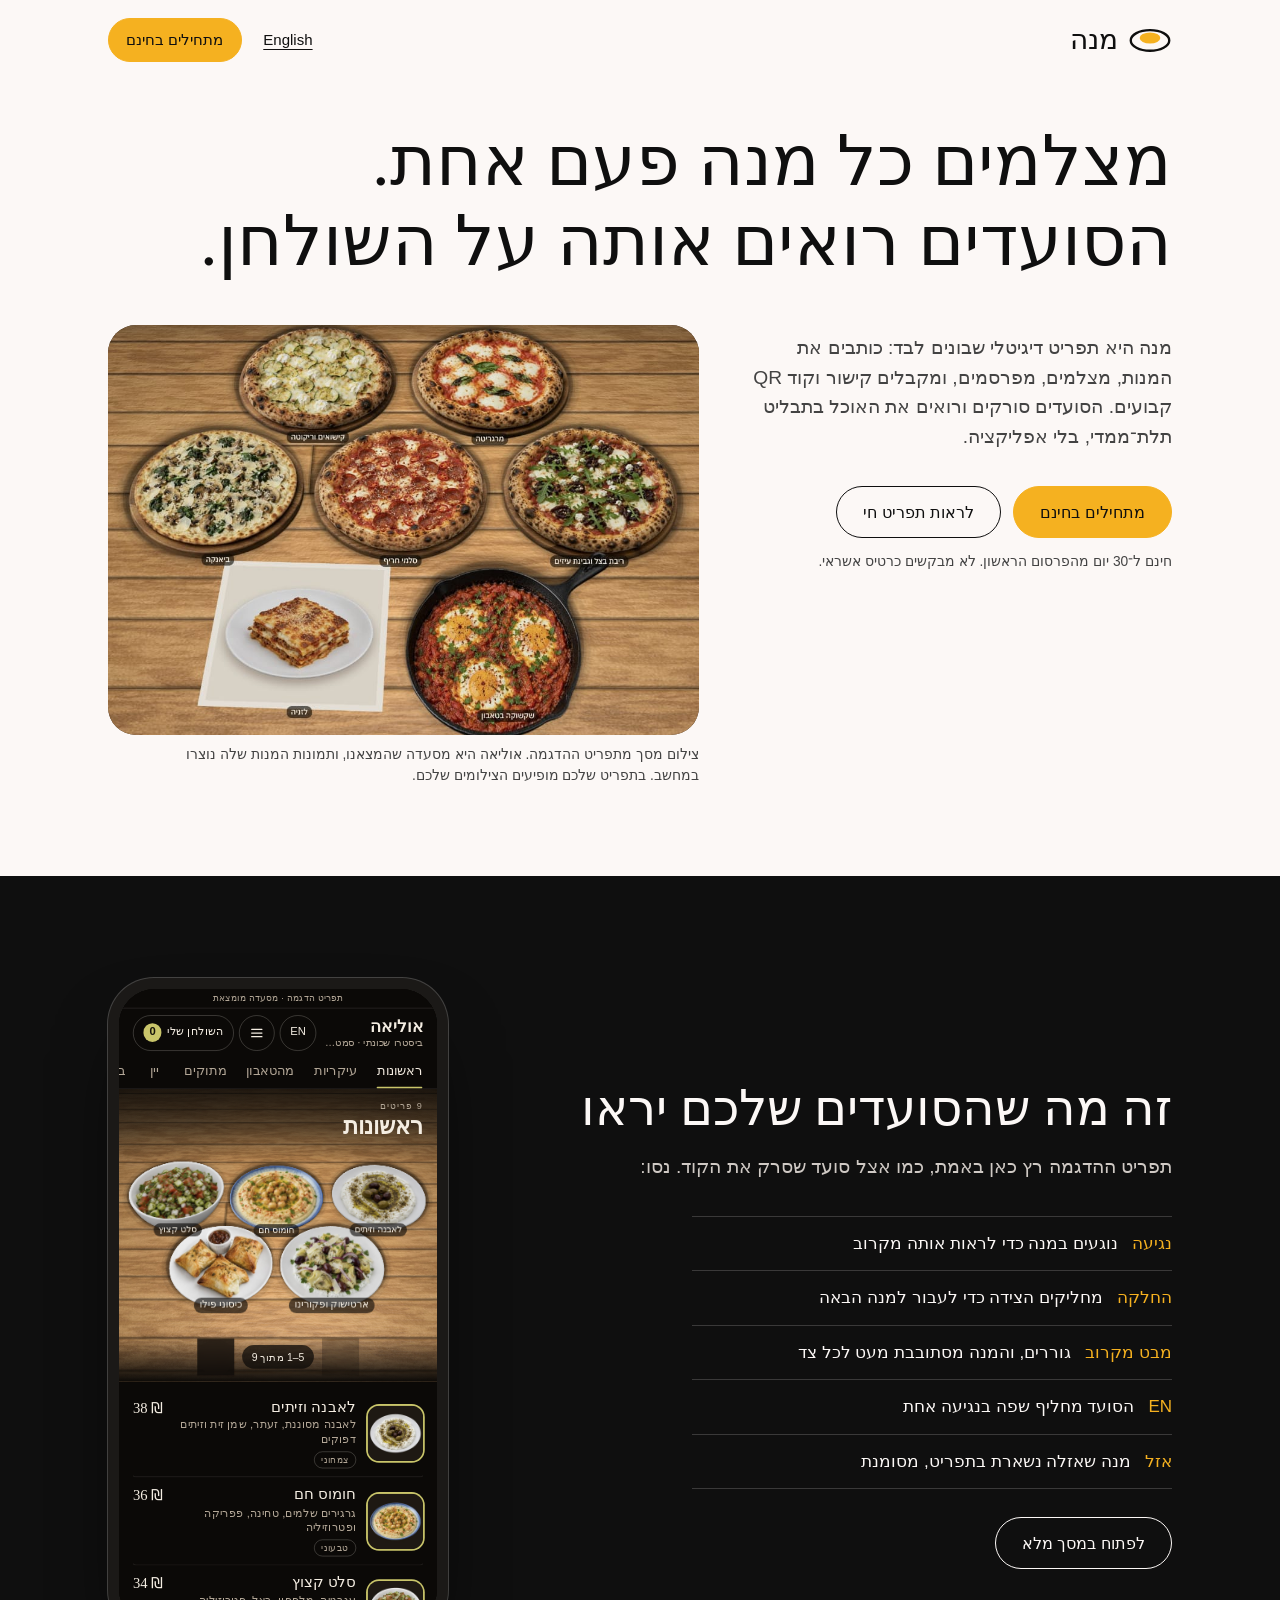
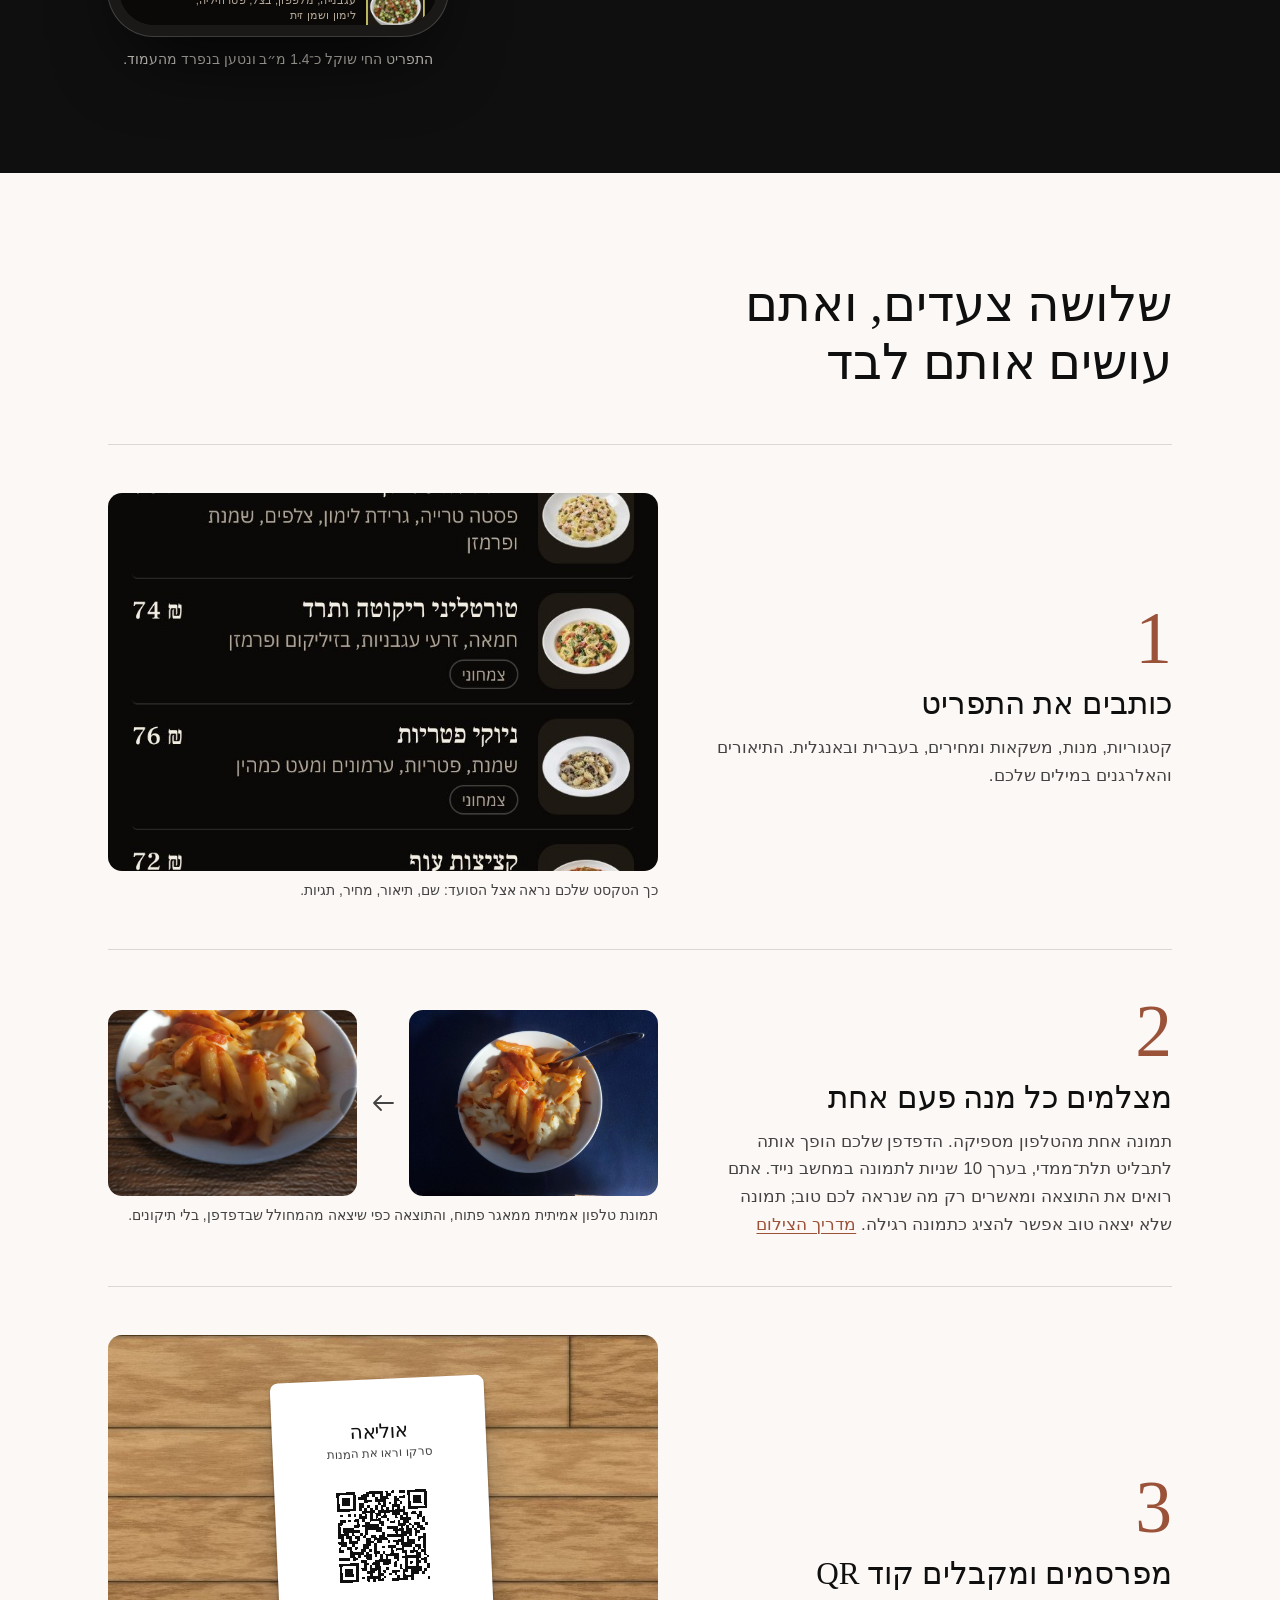
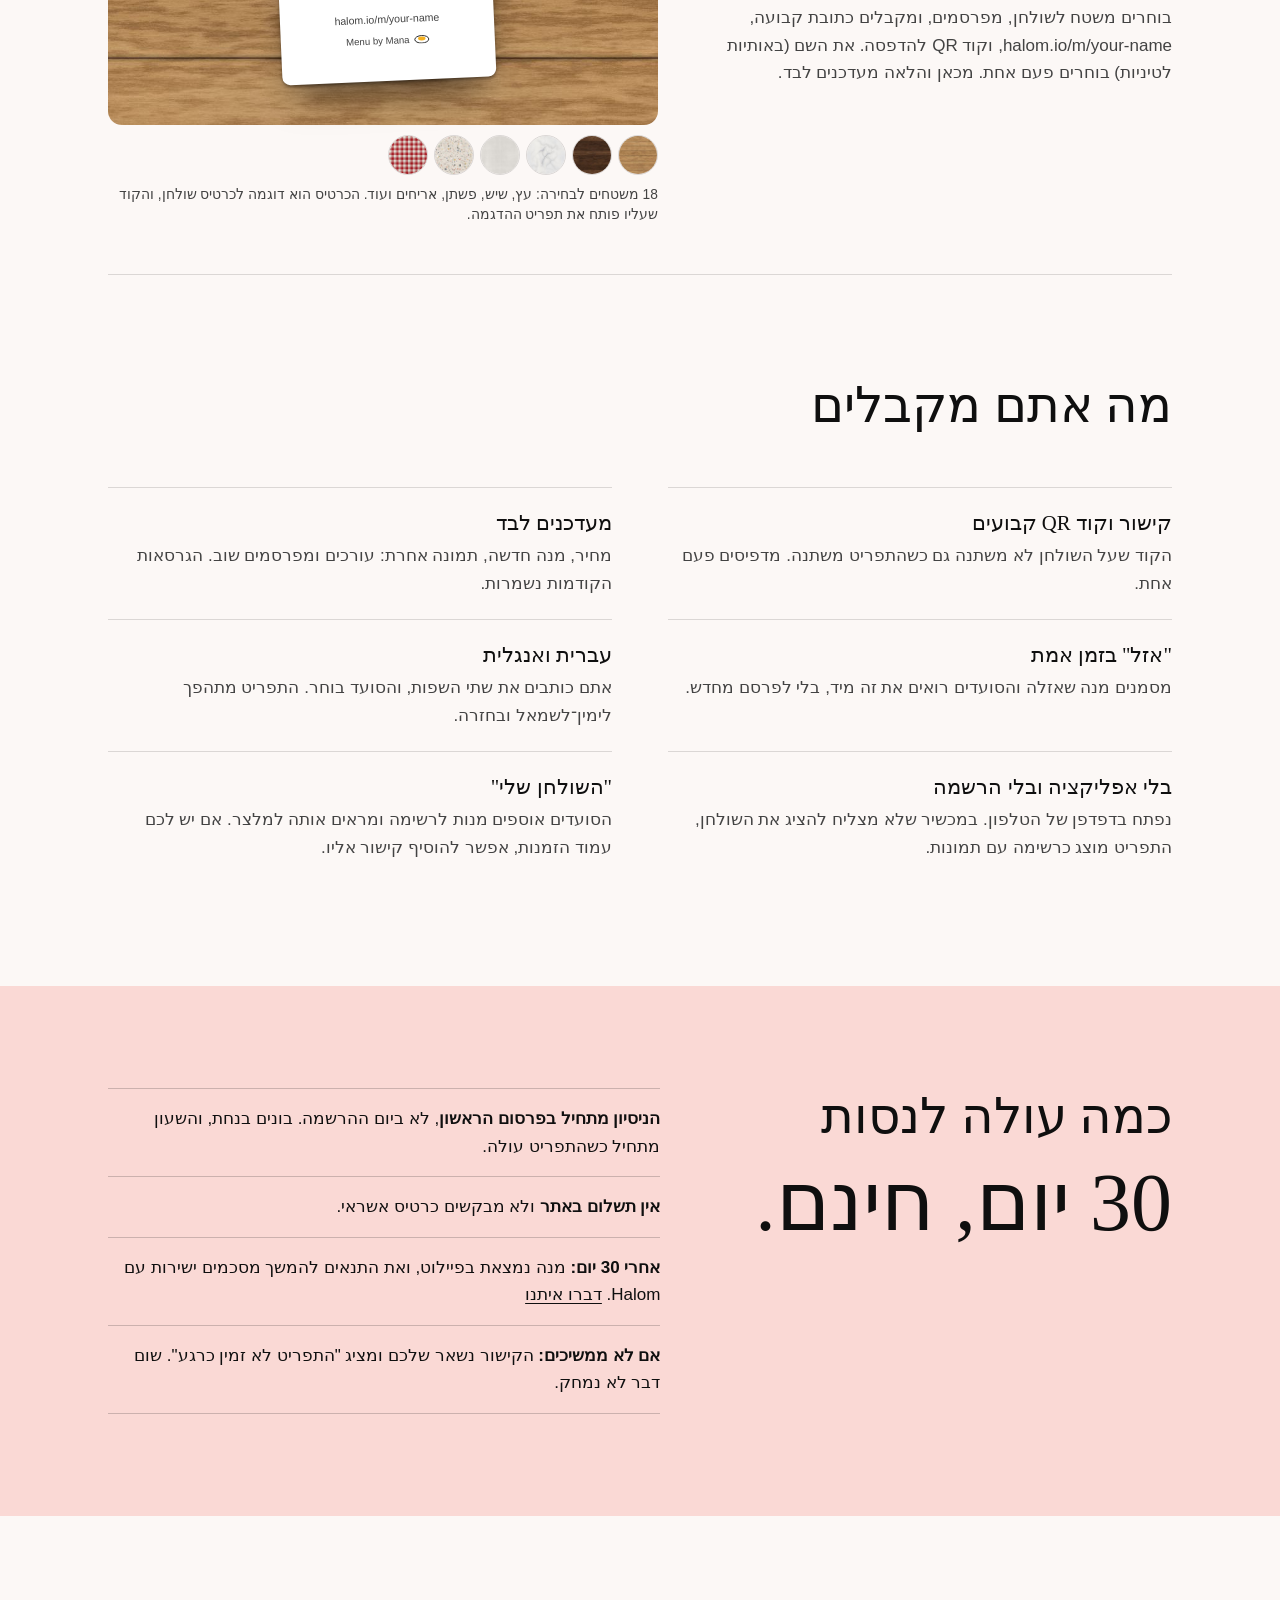
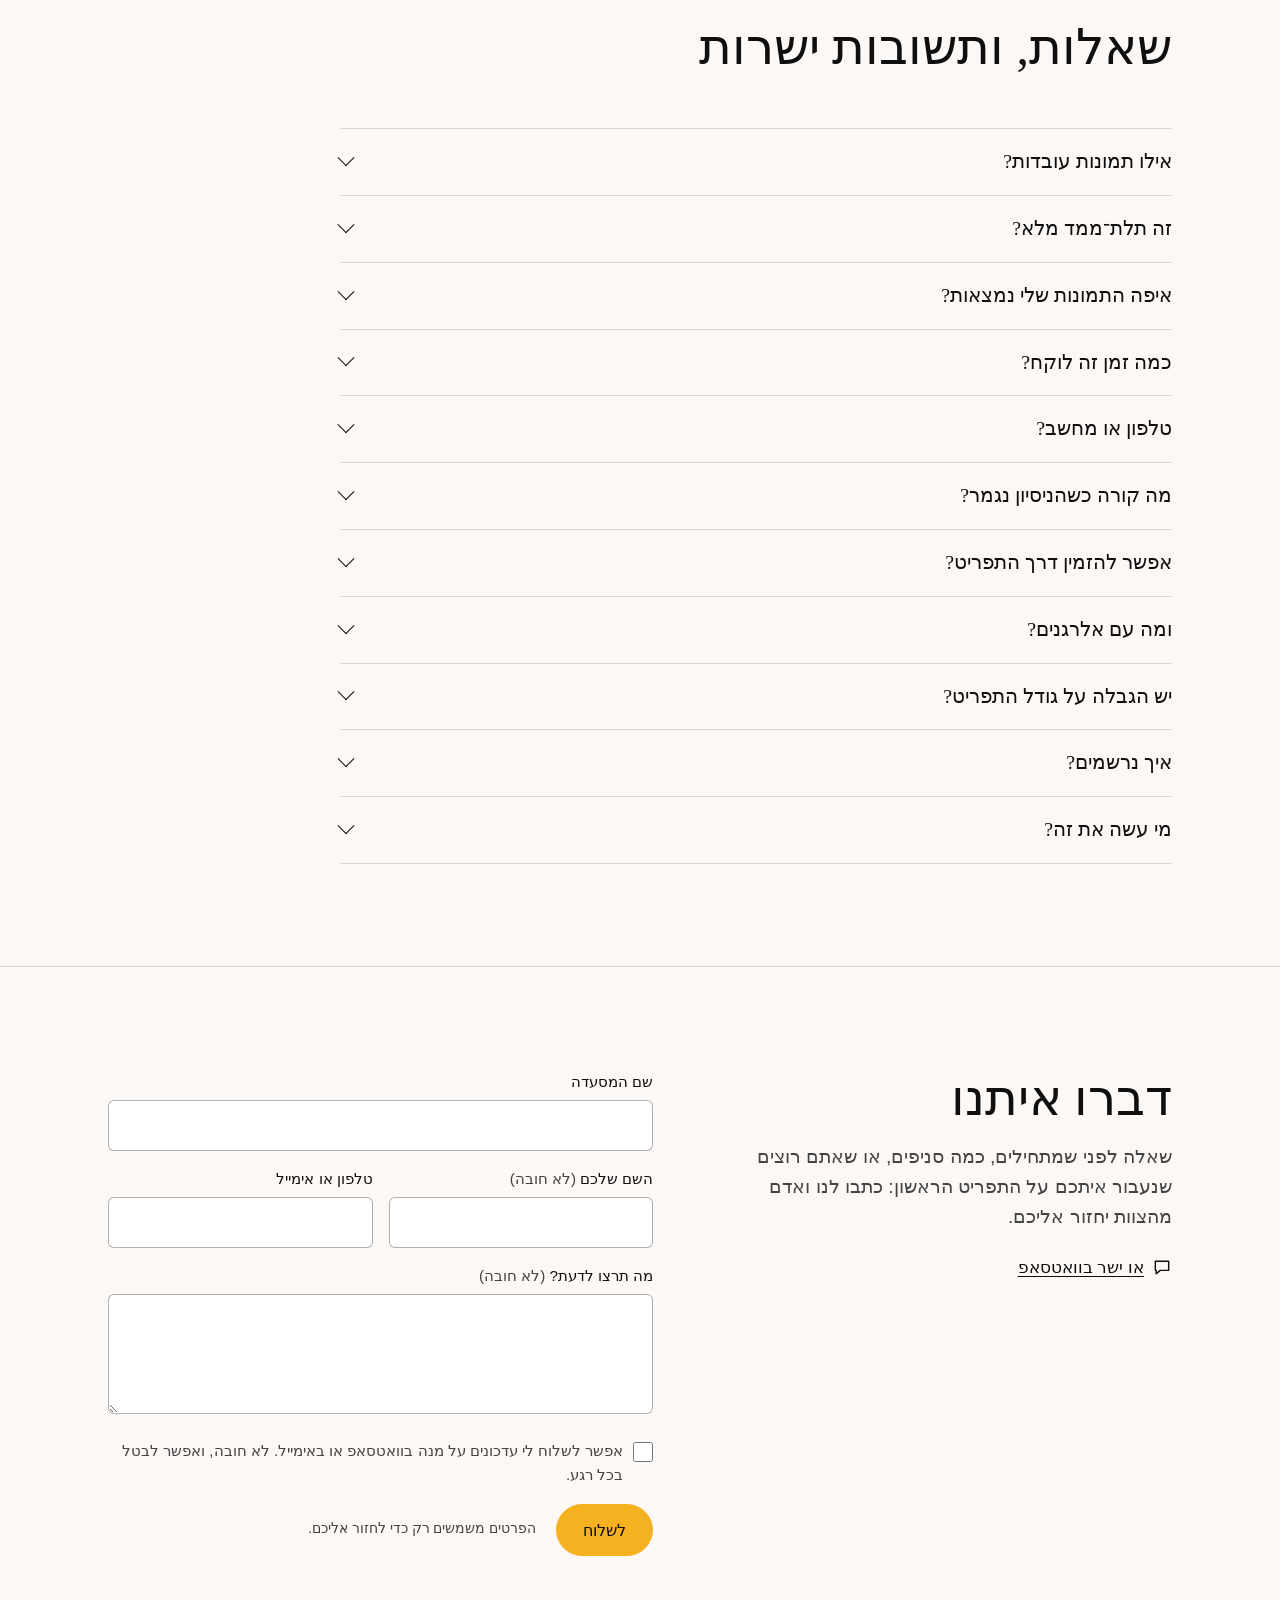
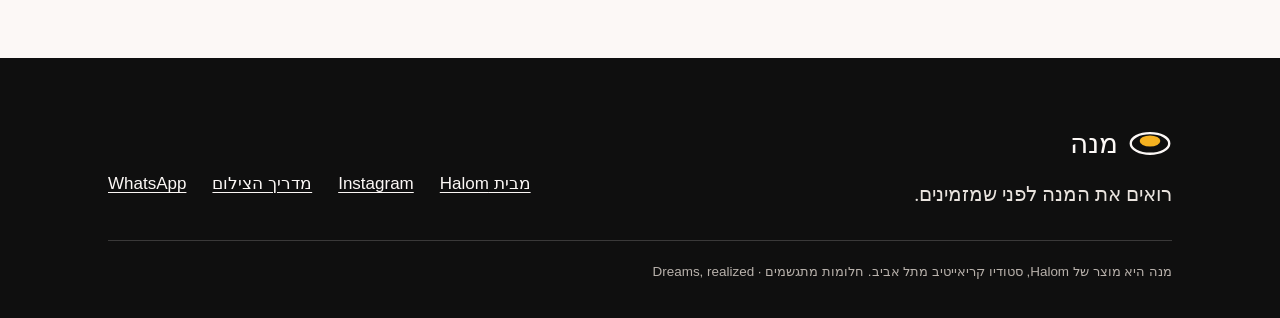
==== projects/menus/index.html @ 6451eff5 "Mana: owner app, back office, product page and photo guide; viewer m1.1; generic showroom - projects" ====
<!doctype html>
<html lang="he" dir="rtl" data-title-he="מנה · תפריט תלת־ממדי מתמונה אחת לכל מנה" data-title-en="Mana · a 3D menu from one photo per dish" data-desc-he="מצלמים כל מנה פעם אחת, והסועדים סורקים קוד QR ורואים אותה על השולחן. בלי אפליקציה, בעברית ובאנגלית. חינם ל־30 יום מהפרסום הראשון. מבית Halom." data-desc-en="Take one photo per dish; guests scan a QR code and see it on the table. No app, Hebrew and English. Free for 30 days from your first publish. By Halom.">
<head>
<meta charset="utf-8">
<meta name="viewport" content="width=device-width,initial-scale=1,viewport-fit=cover">
<title>מנה · תפריט תלת־ממדי מתמונה אחת לכל מנה</title>
<meta name="description" content="מצלמים כל מנה פעם אחת, והסועדים סורקים קוד QR ורואים אותה על השולחן. בלי אפליקציה, בעברית ובאנגלית. חינם ל־30 יום מהפרסום הראשון. מבית Halom.">
<!-- Pilot: not for search engines yet. The founder removes this line at launch. -->
<meta name="robots" content="noindex">
<meta name="theme-color" content="#FCF8F6">
<meta property="og:type" content="website">
<meta property="og:site_name" content="Mana · מנה">
<meta property="og:title" content="מנה · תפריט תלת־ממדי מתמונה אחת לכל מנה">
<meta property="og:description" content="מצלמים כל מנה פעם אחת, והסועדים סורקים קוד QR ורואים אותה על השולחן. בלי אפליקציה, בעברית ובאנגלית. חינם ל־30 יום מהפרסום הראשון. מבית Halom.">
<meta property="og:url" content="https://halom.io/mana/">
<meta property="og:image" content="https://halom.io/mana/img/og.png">
<meta property="og:image:width" content="1200">
<meta property="og:image:height" content="630">
<meta property="og:locale" content="he_IL">
<meta property="og:locale:alternate" content="en_US">
<meta name="twitter:card" content="summary_large_image">
<link rel="icon" href="./img/favicon.svg" type="image/svg+xml">
<link rel="icon" href="./img/favicon-32.png" sizes="32x32" type="image/png">
<link rel="apple-touch-icon" href="./img/favicon-180.png">
<link rel="preload" href="./fonts/frank-ruhl-libre-hebrew-wght-normal.woff2" as="font" type="font/woff2" crossorigin>
<link rel="stylesheet" href="./mana.css">
<script>/* language before first paint: ?lang=, then the last choice, then Hebrew */
(function(){try{var l=new URLSearchParams(location.search).get('lang')||localStorage.getItem('mana-lang');if(l==='en'){document.documentElement.lang='en';document.documentElement.dir='ltr';}}catch(e){}})();</script>
</head>
<body>
<a class="skip" href="#main"><span class="he" lang="he">דילוג לתוכן</span><span class="en" lang="en">Skip to content</span></a>
<header class="wrap top">
  <a class="brand" href="./" data-label-he="מנה, לעמוד הראשי" data-label-en="Mana, home" aria-label="מנה, לעמוד הראשי"><svg viewBox="0 14 64 39" width="44" aria-hidden="true"><ellipse cx="32" cy="33.5" rx="28" ry="15" fill="none" stroke="#0F0F0F" stroke-width="3.4"/><ellipse cx="32" cy="30" rx="15" ry="8" fill="#F5B120"/></svg><b><span class="he" lang="he">מנה</span><span class="en" lang="en">Mana</span></b></a>
  <div class="top-tools">
    <button class="lang" type="button" data-lang-toggle><span class="he" lang="en">English</span><span class="en" lang="he">עברית</span></button>
    <a class="btn btn-primary btn-sm" href="./studio/"><span class="he" lang="he">מתחילים בחינם</span><span class="en" lang="en">Start free</span></a>
  </div>
</header>
<main id="main">

<section class="hero">
  <div class="wrap">
    <h1><span class="he" lang="he"><span>מצלמים כל מנה פעם אחת.</span> <span>הסועדים רואים אותה על השולחן.</span></span><span class="en" lang="en"><span>One photo per dish.</span> <span>Your guests see it on the table.</span></span></h1>
    <div class="hero-grid">
      <div class="hero-words">
        <p class="he lead" lang="he">מנה היא תפריט דיגיטלי שבונים לבד: כותבים את המנות, מצלמים, מפרסמים, ומקבלים קישור וקוד QR קבועים. הסועדים סורקים ורואים את האוכל בתבליט תלת־ממדי, בלי אפליקציה.</p><p class="en lead" lang="en">Mana is a digital menu you build yourself: type the dishes, take the photos, publish, and get a permanent link and QR code. Guests scan and see the food in 3D relief, with no app.</p>
        <div class="cta">
          <a class="btn btn-primary" href="./studio/"><span class="he" lang="he">מתחילים בחינם</span><span class="en" lang="en">Start free</span></a>
          <a class="btn" href="./view/?demo=olea&amp;lang=he" data-href-he="./view/?demo=olea&amp;lang=he" data-href-en="./view/?demo=olea&amp;lang=en"><span class="he" lang="he">לראות תפריט חי</span><span class="en" lang="en">See a live menu</span></a>
        </div>
        <p class="he small" lang="he">חינם ל־30 יום מהפרסום הראשון. לא מבקשים כרטיס אשראי.</p><p class="en small" lang="en">Free for 30 days from your first publish. No credit card asked.</p>
      </div>
      <figure class="hero-pic">
        <div class="frame"><img src="./img/table-he.jpg" data-src-he="./img/table-he.jpg" data-src-en="./img/table-en.jpg" width="980" height="801" alt="" data-alt="1" fetchpriority="high"></div>
        <figcaption class="small"><span class="he" lang="he">צילום מסך מתפריט ההדגמה. אוליאה היא מסעדה שהמצאנו, ותמונות המנות שלה נוצרו במחשב. בתפריט שלכם מופיעים הצילומים שלכם.</span><span class="en" lang="en">A screenshot of the demo menu. Olea is a restaurant we invented and its dish pictures are computer-made samples. Your menu shows your own photos.</span></figcaption>
      </figure>
    </div>
  </div>
</section>

<section class="sec band-dark" id="demo" aria-labelledby="demo-h">
  <div class="wrap demo-grid">
    <div>
      <h2 id="demo-h"><span class="he" lang="he">זה מה שהסועדים שלכם יראו</span><span class="en" lang="en">This is what your guests will see</span></h2>
      <p class="he lead" lang="he">תפריט ההדגמה רץ כאן באמת, כמו אצל סועד שסרק את הקוד. נסו:</p><p class="en lead" lang="en">The demo menu runs here for real, as it would for a guest who scanned the code. Try:</p>
      <ul class="try">
        <li><b class="he" lang="he">נגיעה</b><b class="en" lang="en">Tap</b><span class="he" lang="he">נוגעים במנה כדי לראות אותה מקרוב</span><span class="en" lang="en">Tap a dish to see it up close</span></li>
        <li><b class="he" lang="he">החלקה</b><b class="en" lang="en">Swipe</b><span class="he" lang="he">מחליקים הצידה כדי לעבור למנה הבאה</span><span class="en" lang="en">Swipe sideways for the next dish</span></li>
        <li><b class="he" lang="he">מבט מקרוב</b><b class="en" lang="en">Look closer</b><span class="he" lang="he">גוררים, והמנה מסתובבת מעט לכל צד</span><span class="en" lang="en">Drag, and the dish turns a little each way</span></li>
        <li><b class="he" lang="he">EN</b><b class="en" lang="en">עב</b><span class="he" lang="he">הסועד מחליף שפה בנגיעה אחת</span><span class="en" lang="en">A guest switches language in one tap</span></li>
        <li><b class="he" lang="he">אזל</b><b class="en" lang="en">Sold out</b><span class="he" lang="he">מנה שאזלה נשארת בתפריט, מסומנת</span><span class="en" lang="en">A sold-out dish stays on the menu, marked</span></li>
      </ul>
      <div class="demo-actions">
        <a class="btn" href="./view/?demo=olea&amp;lang=he" data-href-he="./view/?demo=olea&amp;lang=he" data-href-en="./view/?demo=olea&amp;lang=en" target="_blank" rel="noopener"><span class="he" lang="he">לפתוח במסך מלא</span><span class="en" lang="en">Open full screen</span></a>
      </div>
    </div>
    <div>
      <div class="phone" id="phone" data-state="still">
        <div class="phone-body">
          <div class="phone-screen">
            <img src="./img/poster-he.jpg" data-src-he="./img/poster-he.jpg" data-src-en="./img/poster-en.jpg" width="780" height="1560" loading="lazy" decoding="async" alt="">
            <div class="phone-play"><button class="btn btn-primary btn-sm" type="button" data-demo-start><span class="he" lang="he">להפעיל את התפריט כאן</span><span class="en" lang="en">Run the menu here</span></button></div>
          </div>
        </div>
        <p class="small phone-note"><span class="he" lang="he">התפריט החי שוקל כ־1.4 מ״ב ונטען בנפרד מהעמוד.</span><span class="en" lang="en">The live menu weighs about 1.4 MB and loads separately from this page.</span></p>
      </div>
    </div>
  </div>
</section>

<section class="sec" id="how" aria-labelledby="how-h">
  <div class="wrap">
    <div class="sec-head">
      <h2 id="how-h"><span class="he" lang="he">שלושה צעדים, ואתם עושים אותם לבד</span><span class="en" lang="en">Three steps, and you do them yourself</span></h2>
    </div>
    <ol class="steps">
      <li class="step">
        <div>
          <span class="step-n num" aria-hidden="true">1</span>
          <h3><span class="he" lang="he">כותבים את התפריט</span><span class="en" lang="en">Type the menu</span></h3>
          <p class="he" lang="he">קטגוריות, מנות, משקאות ומחירים, בעברית ובאנגלית. התיאורים והאלרגנים במילים שלכם.</p><p class="en" lang="en">Categories, dishes, drinks and prices, in Hebrew and English. Descriptions and allergens in your own words.</p>
        </div>
        <figure class="step-fig">
          <div class="shot shot-list"><img src="./img/step-list-he.jpg" data-src-he="./img/step-list-he.jpg" data-src-en="./img/step-list-en.jpg" width="780" height="536" loading="lazy" decoding="async" alt="" data-alt="2"></div>
          <figcaption class="small"><span class="he" lang="he">כך הטקסט שלכם נראה אצל הסועד: שם, תיאור, מחיר, תגיות.</span><span class="en" lang="en">How your text reads for a guest: name, description, price, tags.</span></figcaption>
        </figure>
      </li>
      <li class="step">
        <div>
          <span class="step-n num" aria-hidden="true">2</span>
          <h3><span class="he" lang="he">מצלמים כל מנה פעם אחת</span><span class="en" lang="en">Take one photo per dish</span></h3>
          <p class="he" lang="he">תמונה אחת מהטלפון מספיקה. הדפדפן שלכם הופך אותה לתבליט תלת־ממדי, בערך 10 שניות לתמונה במחשב נייד. אתם רואים את התוצאה ומאשרים רק מה שנראה לכם טוב; תמונה שלא יצאה טוב אפשר להציג כתמונה רגילה. <a href="./guide/">מדריך הצילום</a></p><p class="en" lang="en">One phone photo is enough. Your browser turns it into a 3D relief, about 10 seconds a photo on a laptop. You see the result and approve only what looks right to you; a photo that did not come out well can be shown as a plain photo. <a href="./guide/">Photo guide</a></p>
        </div>
        <figure class="step-fig">
          <div class="pair">
            <div class="shot"><img src="./img/howto-photo.jpg" width="960" height="720" loading="lazy" decoding="async" alt="" data-alt="3"></div>
            <svg class="arrow" viewBox="0 0 28 28" aria-hidden="true"><path d="M4 14h19M16 7l7 7-7 7" fill="none" stroke="currentColor" stroke-width="1.8" stroke-linecap="round" stroke-linejoin="round"/></svg>
            <div class="shot"><img src="./img/howto-table-he.jpg" data-src-he="./img/howto-table-he.jpg" data-src-en="./img/howto-table-en.jpg" width="690" height="495" loading="lazy" decoding="async" alt="" data-alt="4"></div>
          </div>
          <figcaption class="small"><span class="he" lang="he">תמונת טלפון אמיתית ממאגר פתוח, והתוצאה כפי שיצאה מהמחולל שבדפדפן, בלי תיקונים.</span><span class="en" lang="en">A real phone photo from a public-domain set, and the result exactly as the in-browser generator made it, untouched.</span></figcaption>
        </figure>
      </li>
      <li class="step">
        <div>
          <span class="step-n num" aria-hidden="true">3</span>
          <h3><span class="he" lang="he">מפרסמים ומקבלים קוד QR</span><span class="en" lang="en">Publish and get your QR code</span></h3>
          <p class="he" lang="he">בוחרים משטח לשולחן, מפרסמים, ומקבלים כתובת קבועה, <bdi dir="ltr">halom.io/m/your-name</bdi>, וקוד QR להדפסה. את השם (באותיות לטיניות) בוחרים פעם אחת. מכאן והלאה מעדכנים לבד.</p><p class="en" lang="en">Pick a table surface, publish, and get a permanent address, <bdi dir="ltr">halom.io/m/your-name</bdi>, and a QR code to print. You choose the name once. From then on you update it yourself.</p>
        </div>
        <figure class="step-fig">
          <div class="publish">
            <div class="card-mini" aria-hidden="true">
              <span class="cm-name"><span class="he" lang="he">אוליאה</span><span class="en" lang="en">Olea</span></span>
              <span class="cm-line"><span class="he" lang="he">סרקו וראו את המנות</span><span class="en" lang="en">Scan to see the dishes</span></span>
              <svg xmlns="http://www.w3.org/2000/svg" viewBox="0 0 41 41" shape-rendering="crispEdges" role="img" class="qr"><title>QR</title><rect width="41" height="41" fill="#FFFFFF"/><path transform="translate(4 4)" fill="#0F0F0F" d="M0 0h7v1h-7zM11 0h6v1h-6zM18 0h1v1h-1zM20 0h1v1h-1zM23 0h2v1h-2zM26 0h7v1h-7zM0 1h1v1h-1zM6 1h1v1h-1zM9 1h3v1h-3zM13 1h1v1h-1zM16 1h1v1h-1zM18 1h2v1h-2zM26 1h1v1h-1zM32 1h1v1h-1zM0 2h1v1h-1zM2 2h3v1h-3zM6 2h1v1h-1zM8 2h3v1h-3zM14 2h1v1h-1zM16 2h3v1h-3zM21 2h1v1h-1zM23 2h2v1h-2zM26 2h1v1h-1zM28 2h3v1h-3zM32 2h1v1h-1zM0 3h1v1h-1zM2 3h3v1h-3zM6 3h1v1h-1zM10 3h3v1h-3zM14 3h4v1h-4zM21 3h2v1h-2zM26 3h1v1h-1zM28 3h3v1h-3zM32 3h1v1h-1zM0 4h1v1h-1zM2 4h3v1h-3zM6 4h1v1h-1zM8 4h2v1h-2zM15 4h1v1h-1zM17 4h1v1h-1zM19 4h1v1h-1zM21 4h1v1h-1zM23 4h1v1h-1zM26 4h1v1h-1zM28 4h3v1h-3zM32 4h1v1h-1zM0 5h1v1h-1zM6 5h1v1h-1zM8 5h2v1h-2zM11 5h1v1h-1zM14 5h1v1h-1zM16 5h2v1h-2zM20 5h3v1h-3zM26 5h1v1h-1zM32 5h1v1h-1zM0 6h7v1h-7zM8 6h1v1h-1zM10 6h1v1h-1zM12 6h1v1h-1zM14 6h1v1h-1zM16 6h1v1h-1zM18 6h1v1h-1zM20 6h1v1h-1zM22 6h1v1h-1zM24 6h1v1h-1zM26 6h7v1h-7zM9 7h5v1h-5zM15 7h10v1h-10zM1 8h1v1h-1zM4 8h1v1h-1zM6 8h1v1h-1zM8 8h1v1h-1zM10 8h1v1h-1zM12 8h1v1h-1zM14 8h2v1h-2zM17 8h1v1h-1zM20 8h3v1h-3zM24 8h2v1h-2zM27 8h2v1h-2zM30 8h1v1h-1zM8 9h3v1h-3zM12 9h1v1h-1zM14 9h1v1h-1zM16 9h2v1h-2zM21 9h1v1h-1zM23 9h1v1h-1zM25 9h1v1h-1zM29 9h2v1h-2zM1 10h2v1h-2zM4 10h1v1h-1zM6 10h2v1h-2zM9 10h1v1h-1zM12 10h4v1h-4zM18 10h1v1h-1zM23 10h4v1h-4zM29 10h1v1h-1zM31 10h1v1h-1zM0 11h2v1h-2zM7 11h1v1h-1zM10 11h2v1h-2zM15 11h2v1h-2zM19 11h2v1h-2zM22 11h1v1h-1zM24 11h2v1h-2zM31 11h1v1h-1zM0 12h1v1h-1zM6 12h2v1h-2zM9 12h6v1h-6zM16 12h1v1h-1zM22 12h3v1h-3zM26 12h1v1h-1zM28 12h2v1h-2zM32 12h1v1h-1zM0 13h1v1h-1zM2 13h4v1h-4zM10 13h6v1h-6zM18 13h4v1h-4zM23 13h1v1h-1zM25 13h1v1h-1zM27 13h1v1h-1zM29 13h2v1h-2zM0 14h1v1h-1zM2 14h6v1h-6zM10 14h1v1h-1zM14 14h2v1h-2zM20 14h4v1h-4zM25 14h2v1h-2zM28 14h1v1h-1zM30 14h2v1h-2zM0 15h4v1h-4zM5 15h1v1h-1zM8 15h1v1h-1zM10 15h1v1h-1zM16 15h1v1h-1zM21 15h1v1h-1zM23 15h4v1h-4zM28 15h2v1h-2zM0 16h2v1h-2zM3 16h2v1h-2zM6 16h2v1h-2zM9 16h1v1h-1zM12 16h2v1h-2zM15 16h2v1h-2zM18 16h7v1h-7zM26 16h1v1h-1zM28 16h1v1h-1zM31 16h1v1h-1zM1 17h1v1h-1zM4 17h1v1h-1zM7 17h1v1h-1zM10 17h2v1h-2zM13 17h5v1h-5zM23 17h1v1h-1zM25 17h1v1h-1zM29 17h3v1h-3zM0 18h3v1h-3zM4 18h3v1h-3zM10 18h3v1h-3zM14 18h2v1h-2zM18 18h1v1h-1zM20 18h4v1h-4zM25 18h3v1h-3zM29 18h1v1h-1zM31 18h1v1h-1zM1 19h2v1h-2zM5 19h1v1h-1zM9 19h3v1h-3zM13 19h1v1h-1zM21 19h1v1h-1zM23 19h5v1h-5zM31 19h1v1h-1zM0 20h1v1h-1zM3 20h2v1h-2zM6 20h1v1h-1zM9 20h2v1h-2zM13 20h1v1h-1zM16 20h1v1h-1zM18 20h3v1h-3zM23 20h4v1h-4zM28 20h2v1h-2zM31 20h1v1h-1zM0 21h2v1h-2zM4 21h1v1h-1zM8 21h2v1h-2zM11 21h1v1h-1zM13 21h1v1h-1zM19 21h1v1h-1zM21 21h3v1h-3zM27 21h1v1h-1zM29 21h1v1h-1zM31 21h1v1h-1zM4 22h5v1h-5zM10 22h1v1h-1zM13 22h2v1h-2zM16 22h1v1h-1zM19 22h1v1h-1zM23 22h2v1h-2zM26 22h3v1h-3zM30 22h2v1h-2zM4 23h2v1h-2zM7 23h1v1h-1zM9 23h3v1h-3zM13 23h1v1h-1zM15 23h1v1h-1zM17 23h5v1h-5zM24 23h1v1h-1zM28 23h2v1h-2zM31 23h1v1h-1zM0 24h4v1h-4zM5 24h2v1h-2zM10 24h2v1h-2zM15 24h1v1h-1zM17 24h1v1h-1zM20 24h2v1h-2zM23 24h7v1h-7zM32 24h1v1h-1zM8 25h2v1h-2zM13 25h6v1h-6zM21 25h1v1h-1zM24 25h1v1h-1zM28 25h1v1h-1zM30 25h2v1h-2zM0 26h7v1h-7zM9 26h2v1h-2zM12 26h3v1h-3zM16 26h3v1h-3zM20 26h1v1h-1zM24 26h1v1h-1zM26 26h1v1h-1zM28 26h2v1h-2zM31 26h1v1h-1zM0 27h1v1h-1zM6 27h1v1h-1zM9 27h1v1h-1zM11 27h1v1h-1zM13 27h2v1h-2zM20 27h1v1h-1zM22 27h1v1h-1zM24 27h1v1h-1zM28 27h1v1h-1zM32 27h1v1h-1zM0 28h1v1h-1zM2 28h3v1h-3zM6 28h1v1h-1zM8 28h2v1h-2zM11 28h4v1h-4zM17 28h1v1h-1zM22 28h1v1h-1zM24 28h6v1h-6zM32 28h1v1h-1zM0 29h1v1h-1zM2 29h3v1h-3zM6 29h1v1h-1zM10 29h3v1h-3zM14 29h1v1h-1zM16 29h1v1h-1zM19 29h3v1h-3zM23 29h2v1h-2zM26 29h4v1h-4zM31 29h1v1h-1zM0 30h1v1h-1zM2 30h3v1h-3zM6 30h1v1h-1zM11 30h1v1h-1zM14 30h2v1h-2zM18 30h1v1h-1zM20 30h1v1h-1zM23 30h1v1h-1zM26 30h3v1h-3zM30 30h1v1h-1zM0 31h1v1h-1zM6 31h1v1h-1zM8 31h1v1h-1zM10 31h5v1h-5zM16 31h1v1h-1zM21 31h1v1h-1zM23 31h4v1h-4zM0 32h7v1h-7zM10 32h1v1h-1zM12 32h1v1h-1zM14 32h2v1h-2zM19 32h6v1h-6zM26 32h1v1h-1zM32 32h1v1h-1z"/></svg>
              <span class="cm-url ltr">halom.io/m/your-name</span>
              <span class="cm-by"><svg viewBox="0 14 64 39" width="16" aria-hidden="true"><ellipse cx="32" cy="33.5" rx="28" ry="15" fill="none" stroke="#0F0F0F" stroke-width="3.4"/><ellipse cx="32" cy="30" rx="15" ry="8" fill="#F5B120"/></svg><span>Menu by Mana</span></span>
            </div>
          </div>
          <figcaption class="small surf-cap">
            <ul class="surfaces" aria-hidden="true">
              <li><img src="./img/surface-oak.jpg" width="40" height="40" loading="lazy" alt=""></li><li><img src="./img/surface-walnut.jpg" width="40" height="40" loading="lazy" alt=""></li><li><img src="./img/surface-marble.jpg" width="40" height="40" loading="lazy" alt=""></li><li><img src="./img/surface-linen.jpg" width="40" height="40" loading="lazy" alt=""></li><li><img src="./img/surface-terrazzo.jpg" width="40" height="40" loading="lazy" alt=""></li><li><img src="./img/surface-gingham.jpg" width="40" height="40" loading="lazy" alt=""></li>
            </ul>
            <span class="he" lang="he">18 משטחים לבחירה: עץ, שיש, פשתן, אריחים ועוד. הכרטיס הוא דוגמה לכרטיס שולחן, והקוד שעליו פותח את תפריט ההדגמה.</span><span class="en" lang="en">18 surfaces to choose from: wood, marble, linen, tiles and more. The card is a sample table card, and its code opens the demo menu.</span>
          </figcaption>
        </figure>
      </li>
    </ol>
  </div>
</section>

<section class="sec" id="get" aria-labelledby="get-h" style="padding-top:0">
  <div class="wrap">
    <div class="sec-head"><h2 id="get-h"><span class="he" lang="he">מה אתם מקבלים</span><span class="en" lang="en">What you get</span></h2></div>
    <dl class="gets">
      <div><dt class="he" lang="he">קישור וקוד QR קבועים</dt><dt class="en" lang="en">A permanent link and QR code</dt><dd class="he" lang="he">הקוד שעל השולחן לא משתנה גם כשהתפריט משתנה. מדפיסים פעם אחת.</dd><dd class="en" lang="en">The code on the table stays the same when the menu changes. Print it once.</dd></div>
      <div><dt class="he" lang="he">מעדכנים לבד</dt><dt class="en" lang="en">You update it yourself</dt><dd class="he" lang="he">מחיר, מנה חדשה, תמונה אחרת: עורכים ומפרסמים שוב. הגרסאות הקודמות נשמרות.</dd><dd class="en" lang="en">A price, a new dish, a different photo: edit and publish again. Earlier versions are kept.</dd></div>
      <div><dt class="he" lang="he">"אזל" בזמן אמת</dt><dt class="en" lang="en">Sold out, live</dt><dd class="he" lang="he">מסמנים מנה שאזלה והסועדים רואים את זה מיד, בלי לפרסם מחדש.</dd><dd class="en" lang="en">Mark a dish as sold out and guests see it at once, with no new publish.</dd></div>
      <div><dt class="he" lang="he">עברית ואנגלית</dt><dt class="en" lang="en">Hebrew and English</dt><dd class="he" lang="he">אתם כותבים את שתי השפות, והסועד בוחר. התפריט מתהפך לימין־לשמאל ובחזרה.</dd><dd class="en" lang="en">You write both languages and the guest picks one. The menu flips between right-to-left and left-to-right.</dd></div>
      <div><dt class="he" lang="he">בלי אפליקציה ובלי הרשמה</dt><dt class="en" lang="en">No app, no account</dt><dd class="he" lang="he">נפתח בדפדפן של הטלפון. במכשיר שלא מצליח להציג את השולחן, התפריט מוצג כרשימה עם תמונות.</dd><dd class="en" lang="en">It opens in the phone’s browser. On a device that cannot draw the table, the menu shows as a list with pictures.</dd></div>
      <div><dt class="he" lang="he">"השולחן שלי"</dt><dt class="en" lang="en">“My table”</dt><dd class="he" lang="he">הסועדים אוספים מנות לרשימה ומראים אותה למלצר. אם יש לכם עמוד הזמנות, אפשר להוסיף קישור אליו.</dd><dd class="en" lang="en">Guests collect dishes into a list and show it to the waiter. If you have an ordering page, you can add a link to it.</dd></div>
    </dl>
  </div>
</section>

<section class="sec price" id="price" aria-labelledby="price-h">
  <div class="wrap price-grid">
    <div>
      <h2 id="price-h"><span class="he" lang="he">כמה עולה לנסות</span><span class="en" lang="en">What it costs to try</span></h2>
      <p class="big"><span class="he" lang="he">30 יום, חינם.</span><span class="en" lang="en">30 days, free.</span></p>
    </div>
    <ul class="terms">
      <li><span class="he" lang="he"><b>הניסיון מתחיל בפרסום הראשון</b>, לא ביום ההרשמה. בונים בנחת, והשעון מתחיל כשהתפריט עולה.</span><span class="en" lang="en"><b>The trial starts at your first publish</b>, not on the day you sign up. Build at your own pace; the clock starts when the menu goes live.</span></li>
      <li><span class="he" lang="he"><b>אין תשלום באתר</b> ולא מבקשים כרטיס אשראי.</span><span class="en" lang="en"><b>Nothing is paid on the site</b> and no credit card is asked.</span></li>
      <li><span class="he" lang="he"><b>אחרי 30 יום:</b> מנה נמצאת בפיילוט, ואת התנאים להמשך מסכמים ישירות עם Halom. <a href="#talk-h">דברו איתנו</a></span><span class="en" lang="en"><b>After 30 days:</b> Mana is in pilot, and terms for continuing are agreed directly with Halom. <a href="#talk-h">Talk to us</a></span></li>
      <li><span class="he" lang="he"><b>אם לא ממשיכים:</b> הקישור נשאר שלכם ומציג "התפריט לא זמין כרגע". שום דבר לא נמחק.</span><span class="en" lang="en"><b>If you do not continue:</b> the link stays yours and shows “This menu is not available right now”. Nothing is deleted.</span></li>
    </ul>
  </div>
</section>

<section class="sec" id="faq" aria-labelledby="faq-h">
  <div class="wrap">
    <div class="sec-head"><h2 id="faq-h"><span class="he" lang="he">שאלות, ותשובות ישרות</span><span class="en" lang="en">Questions, answered straight</span></h2></div>
    <div class="faq">
      <details><summary><span class="he" lang="he">אילו תמונות עובדות?</span><span class="en" lang="en">Which photos work?</span></summary><div class="a"><div class="he" lang="he"><p>מנה אחת בתמונה, כולה בתוך הפריים, על רקע חלק שאינו בצבע הצלחת, מצולמת מהזווית שבה רואים צלחת כשיושבים לשולחן (בערך 45 מעלות), באור רך ובלי פלאש. תמונה מהטלפון מספיקה.</p><p>לא כל תמונה מצליחה. צלחת שנחתכת בקצה, שולחן עמוס או צלחת לבנה על מפה לבנה יוצאים פחות טוב, וחלקים דקים כמו ידית של מחבת או רגל של כוס עלולים להיעלם. במקרה כזה אפשר לנסות שוב, לצלם מחדש, או להציג את התמונה כמו שהיא. <a href="./guide/">מדריך הצילום המלא</a></p></div><div class="en" lang="en"><p>One dish per photo, all of it inside the frame, on a plain background that is not the plate’s colour, taken from the angle you see a plate when you sit down (about 45 degrees), in soft light with no flash. A phone photo is enough.</p><p>Not every photo works. A plate cut off by the frame, a crowded table or a white plate on a white cloth come out worse, and thin parts such as a pan handle or a glass stem can go missing. When that happens you can try again, reshoot, or show the photo as it is. <a href="./guide/">The full photo guide</a></p></div></div></details>
      <details><summary><span class="he" lang="he">זה תלת־ממד מלא?</span><span class="en" lang="en">Is it full 3D?</span></summary><div class="a"><div class="he" lang="he"><p>לא. זה תבליט: התמונה שלכם מקבלת עומק, ואפשר להטות את המנה מעט לכל צד. זה לא מודל שמסובבים מכל הכיוונים, ומה שלא צולם לא קיים. כשהמנה לא זזה, רואים את הצילום שלכם כמו שהוא.</p></div><div class="en" lang="en"><p>No. It is a relief: your photo is given depth, and the dish can tilt a little each way. It is not a model you spin all the way round, and what was not photographed is not there. When the dish is still, guests see your photo as it is.</p></div></div></details>
      <details><summary><span class="he" lang="he">איפה התמונות שלי נמצאות?</span><span class="en" lang="en">Where are my photos?</span></summary><div class="a"><div class="he" lang="he"><p>העיבוד נעשה בדפדפן שלכם, במכשיר שלכם, ולא בשרת. התמונה המקורית והטיוטות נשמרות בחשבון שלכם באחסון פרטי. לסועדים מגיע רק מה שאישרתם ופרסמתם.</p></div><div class="en" lang="en"><p>The processing runs in your browser, on your device, not on a server. The original photo and the drafts are saved in your account in private storage. Guests only ever get what you approved and published.</p></div></div></details>
      <details><summary><span class="he" lang="he">כמה זמן זה לוקח?</span><span class="en" lang="en">How long does it take?</span></summary><div class="a"><div class="he" lang="he"><p>בשימוש הראשון הדפדפן מוריד פעם אחת כ־72 מ״ב, אז עדיף Wi‑Fi. אחרי זה כל תמונה לוקחת בערך 10 שניות במחשב נייד. כמה זמן לוקח תפריט שלם תלוי במספר המנות ובתמונות שכבר יש לכם; עוד לא מדדנו את זה אצל מסעדה אמיתית, ונעדכן כאן כשנמדוד.</p></div><div class="en" lang="en"><p>The first time, your browser downloads about 72 MB once, so Wi‑Fi is better. After that each photo takes about 10 seconds on a laptop. How long a whole menu takes depends on how many dishes you have and which photos already exist; we have not timed it with a real restaurant yet, and will update this when we have.</p></div></div></details>
      <details><summary><span class="he" lang="he">טלפון או מחשב?</span><span class="en" lang="en">Phone or computer?</span></summary><div class="a"><div class="he" lang="he"><p>לסועדים: כל טלפון. לבניית התפריט אנחנו ממליצים על מחשב. את עיבוד התמונות בדקנו על מחשב נייד; על טלפונים עוד לא מדדנו אותו, ובטלפון עם מעט זיכרון הוא עלול להיכשל. אפשר לצלם בטלפון ולהעלות מהמחשב.</p></div><div class="en" lang="en"><p>For guests: any phone. To build the menu we recommend a computer. We tested the photo processing on a laptop; we have not measured it on phones yet, and on a phone with little memory it may fail. You can shoot on the phone and upload from the computer.</p></div></div></details>
      <details><summary><span class="he" lang="he">מה קורה כשהניסיון נגמר?</span><span class="en" lang="en">What happens when the trial ends?</span></summary><div class="a"><div class="he" lang="he"><p>הקישור והקוד נשארים שלכם. מי שסורק רואה עמוד שקט, "התפריט לא זמין כרגע", עם שם המסעדה. שום דבר לא נמחק: התפריט, התמונות והגרסאות מחכים, וכשמסכמים על המשך הכול חוזר כמו שהיה.</p></div><div class="en" lang="en"><p>The link and the code stay yours. Whoever scans sees a calm page, “This menu is not available right now”, with the restaurant’s name. Nothing is deleted: the menu, the photos and the versions wait, and when you agree to continue everything comes back as it was.</p></div></div></details>
      <details><summary><span class="he" lang="he">אפשר להזמין דרך התפריט?</span><span class="en" lang="en">Can guests order through the menu?</span></summary><div class="a"><div class="he" lang="he"><p>לא. מנה היא תפריט, לא מערכת הזמנות ולא קופה, ואין בה תשלום. אם יש לכם עמוד הזמנות קיים, מוסיפים קישור והוא מופיע בתפריט. בתוך המסעדה הסועדים אוספים מנות ל"שולחן שלי" ומראים למלצר.</p></div><div class="en" lang="en"><p>No. Mana is a menu, not an ordering system or a till, and nothing is paid in it. If you already have an ordering page, add its link and it appears on the menu. In the restaurant, guests collect dishes in “My table” and show the waiter.</p></div></div></details>
      <details><summary><span class="he" lang="he">ומה עם אלרגנים?</span><span class="en" lang="en">What about allergens?</span></summary><div class="a"><div class="he" lang="he"><p>את האלרגנים כותבים אתם, במילים שלכם, לכל מנה. מנה לא מנחשת ולא משלימה אותם. המידע הזה באחריות המסעדה, כמו בתפריט מודפס.</p></div><div class="en" lang="en"><p>You write the allergens yourself, in your own words, for each dish. Mana never guesses or fills them in. That information is the restaurant’s responsibility, as on a printed menu.</p></div></div></details>
      <details><summary><span class="he" lang="he">יש הגבלה על גודל התפריט?</span><span class="en" lang="en">Is there a limit on menu size?</span></summary><div class="a"><div class="he" lang="he"><p>עד 24 קטגוריות ו־240 פריטים בתפריט, ועד 5 ניסיונות עיבוד לכל תמונה. קובץ תמונה יכול לשקול עד 15 מ״ב.</p></div><div class="en" lang="en"><p>Up to 24 categories and 240 items in a menu, and up to 5 processing attempts per photo. A photo file can weigh up to 15 MB.</p></div></div></details>
      <details><summary><span class="he" lang="he">איך נרשמים?</span><span class="en" lang="en">How do I sign up?</span></summary><div class="a"><div class="he" lang="he"><p>עם אימייל וסיסמה, והחשבון פעיל מיד. בפיילוט עוד אין אימייל אישור ואין איפוס סיסמה אוטומטי: שכחתם סיסמה? <a href="https://wa.me/972542022269">כתבו לנו בוואטסאפ</a> ונסדר.</p></div><div class="en" lang="en"><p>With an e-mail and a password, and the account works at once. During the pilot there is no confirmation e-mail and no automatic password reset yet: forgot it? <a href="https://wa.me/972542022269">Message us on WhatsApp</a> and we will sort it out.</p></div></div></details>
      <details><summary><span class="he" lang="he">מי עשה את זה?</span><span class="en" lang="en">Who made this?</span></summary><div class="a"><div class="he" lang="he"><p><a href="https://halom.io">Halom</a>, סטודיו קריאייטיב מתל אביב. מנה נמצאת בפיילוט: המוצר עובד, ואת המסעדות הראשונות אנחנו מלווים בעצמנו.</p></div><div class="en" lang="en"><p><a href="https://halom.io">Halom</a>, a creative studio in Tel Aviv. Mana is in pilot: the product works, and we are looking after the first restaurants ourselves.</p></div></div></details>
    </div>
  </div>
</section>

<hr class="rule">
<section class="sec" id="talk-sec" aria-labelledby="talk-h">
  <div class="wrap talk-grid">
    <div>
      <h2 id="talk-h"><span class="he" lang="he">דברו איתנו</span><span class="en" lang="en">Talk to us</span></h2>
      <p class="he lead" lang="he">שאלה לפני שמתחילים, כמה סניפים, או שאתם רוצים שנעבור איתכם על התפריט הראשון: כתבו לנו ואדם מהצוות יחזור אליכם.</p><p class="en lead" lang="en">A question before you start, several branches, or you would like us to go through the first menu with you: write to us and a person from the team will get back to you.</p>
      <p style="margin-top:22px"><a class="wa" href="https://wa.me/972542022269"><svg viewBox="0 0 24 24" aria-hidden="true"><path d="M4 5h16v11H10l-5 4v-4H4z" fill="none" stroke="currentColor" stroke-width="1.7" stroke-linejoin="round"/></svg><span class="he" lang="he">או ישר בוואטסאפ</span><span class="en" lang="en">Or straight on WhatsApp</span></a></p>
    </div>
    <div>
      <form class="form" id="talk" novalidate>
        <div class="field"><label for="f-place"><span class="he" lang="he">שם המסעדה</span><span class="en" lang="en">Restaurant name</span></label><input id="f-place" name="place" type="text" autocomplete="organization" maxlength="120" required aria-describedby="e-place"><p class="err" id="e-place"><span class="he" lang="he">כתבו את שם המסעדה.</span><span class="en" lang="en">Please write the restaurant’s name.</span></p></div>
        <div class="two">
          <div class="field"><label for="f-name"><span class="he" lang="he">השם שלכם <span class="opt">(לא חובה)</span></span><span class="en" lang="en">Your name <span class="opt">(optional)</span></span></label><input id="f-name" name="name" type="text" autocomplete="name" maxlength="120"></div>
          <div class="field"><label for="f-contact"><span class="he" lang="he">טלפון או אימייל</span><span class="en" lang="en">Phone or e-mail</span></label><input id="f-contact" name="contact" type="text" inputmode="email" autocomplete="email" maxlength="200" dir="ltr" required aria-describedby="e-contact"><p class="err" id="e-contact"><span class="he" lang="he">צריך מספר טלפון או כתובת אימייל כדי שנוכל לחזור אליכם.</span><span class="en" lang="en">We need a phone number or an e-mail address to get back to you.</span></p></div>
        </div>
        <div class="field"><label for="f-msg"><span class="he" lang="he">מה תרצו לדעת? <span class="opt">(לא חובה)</span></span><span class="en" lang="en">What would you like to know? <span class="opt">(optional)</span></span></label><textarea id="f-msg" name="msg" maxlength="3500"></textarea></div>
        <div class="hp" aria-hidden="true"><label for="f-site">Website</label><input id="f-site" name="website" type="text" tabindex="-1" autocomplete="off"></div>
        <label class="check"><input id="f-news" type="checkbox"><span class="he" lang="he">אפשר לשלוח לי עדכונים על מנה בוואטסאפ או באימייל. לא חובה, ואפשר לבטל בכל רגע.</span><span class="en" lang="en">You may send me updates about Mana by WhatsApp or e-mail. Optional, and I can stop them at any time.</span></label>
        <div class="notice notice-bad" id="talk-bad" role="alert" tabindex="-1" hidden><p id="talk-bad-text" style="margin:0;color:#0F0F0F"></p><p><a class="wa" id="talk-wa" href="https://wa.me/972542022269"><svg viewBox="0 0 24 24" aria-hidden="true"><path d="M4 5h16v11H10l-5 4v-4H4z" fill="none" stroke="currentColor" stroke-width="1.7" stroke-linejoin="round"/></svg><span class="he" lang="he">לשלוח בוואטסאפ</span><span class="en" lang="en">Send on WhatsApp</span></a></p></div>
        <div class="form-foot">
          <button class="btn btn-primary" id="f-send" type="submit"><span class="lbl"><span class="he" lang="he">לשלוח</span><span class="en" lang="en">Send</span></span><span class="busy" hidden></span></button>
          <span class="small"><span class="he" lang="he">הפרטים משמשים רק כדי לחזור אליכם.</span><span class="en" lang="en">Your details are used only to get back to you.</span></span>
        </div>
        <noscript><p class="small"><span class="he" lang="he">הטופס צריך JavaScript. אפשר לכתוב לנו בוואטסאפ.</span><span class="en" lang="en">The form needs JavaScript. You can write to us on WhatsApp.</span></p></noscript>
      </form>
      <div class="notice" id="talk-ok" role="status" tabindex="-1" hidden>
        <h3><span class="he" lang="he">קיבלנו, תודה.</span><span class="en" lang="en">Received, thank you.</span></h3>
        <p class="has-ref"><span class="he" lang="he">מספר הפנייה שלכם:</span><span class="en" lang="en">Your reference:</span> <span class="ref ltr" id="talk-ref"></span></p>
        <p><span class="he" lang="he">אדם מהצוות יחזור אליכם. אם זה דחוף, וואטסאפ מהיר יותר.</span><span class="en" lang="en">A person from the team will get back to you. If it is urgent, WhatsApp is quicker.</span></p>
        <p><button class="lang" id="talk-again" type="button" style="padding:0"><span class="he" lang="he">לשלוח פנייה נוספת</span><span class="en" lang="en">Send another message</span></button></p>
      </div>
    </div>
  </div>
</section>

</main>
<footer class="foot">
  <div class="wrap">
    <div class="foot-grid">
      <div>
        <a class="brand" href="./" aria-label="Mana"><svg viewBox="0 14 64 39" width="44" aria-hidden="true"><ellipse cx="32" cy="33.5" rx="28" ry="15" fill="none" stroke="#FCF8F6" stroke-width="3.4"/><ellipse cx="32" cy="30" rx="15" ry="8" fill="#F5B120"/></svg><b><span class="he" lang="he">מנה</span><span class="en" lang="en">Mana</span></b></a>
        <p class="foot-tag"><span class="he" lang="he">רואים את המנה לפני שמזמינים.</span><span class="en" lang="en">See the dish before you order.</span></p>
      </div>
      <ul class="foot-links">
        <li><a href="https://halom.io"><span class="he" lang="he">מבית Halom</span><span class="en" lang="en">by Halom</span></a></li>
        <li><a href="https://www.instagram.com/halom.io/">Instagram</a></li>
        <li><a href="./guide/"><span class="he" lang="he">מדריך הצילום</span><span class="en" lang="en">Photo guide</span></a></li>
        <li><a href="https://wa.me/972542022269">WhatsApp</a></li>
      </ul>
    </div>
    <p class="foot-fine"><span class="he" lang="he">מנה היא מוצר של Halom, סטודיו קריאייטיב מתל אביב. <bdi dir="ltr">Dreams, realized · חלומות מתגשמים</bdi></span><span class="en" lang="en">Mana is a product of Halom, a creative studio in Tel Aviv. <bdi dir="ltr">Dreams, realized · חלומות מתגשמים</bdi></span></p>
  </div>
</footer>
<script src="./config.js"></script>
<script src="./mana.js"></script>
<script>/* picture descriptions, per language */
(function(){var A={he:{1:'שבע מנות מונחות על שולחן עץ בתפריט ההדגמה: פיצות, שקשוקה במחבת ולזניה שמוצגת כתמונה רגילה',2:'רשימת המנות בתפריט: שם, תיאור, מחיר ותגית צמחוני',3:'צילום טלפון של קערת פסטה אפויה על מפה כהה',4:'אותה קערת פסטה כתבליט על שולחן עץ בתפריט'},en:{1:'Seven dishes lying on a wooden table in the demo menu: pizzas, shakshuka in its pan, and a lasagne shown as a plain photo',2:'The list of dishes in the menu: name, description, price and a vegetarian tag',3:'A phone photo of a bowl of baked pasta on a dark cloth',4:'The same bowl of pasta as a relief on a wooden table in the menu'}};
function f(){var l=document.documentElement.lang==='en'?'en':'he';[].forEach.call(document.querySelectorAll('img[data-alt]'),function(i){i.alt=A[l][i.getAttribute('data-alt')];});}f();document.addEventListener('mana:lang',f);})();</script>
</body>
</html>
---- projects/menus/mana.css ----
/* Mana by Halom — product page. Hebrew first (RTL), English second. No framework, no CDN; fonts are self-hosted (SIL OFL 1.1). */
@font-face{font-family:"Frank Ruhl Libre";font-style:normal;font-display:swap;font-weight:300 900;src:url(fonts/frank-ruhl-libre-hebrew-wght-normal.woff2) format("woff2");unicode-range:U+0307-0308,U+0590-05FF,U+200C-2010,U+20AA,U+25CC,U+FB1D-FB4F}
@font-face{font-family:"Frank Ruhl Libre";font-style:normal;font-display:swap;font-weight:300 900;src:url(fonts/frank-ruhl-libre-latin-wght-normal.woff2) format("woff2");unicode-range:U+0000-00FF,U+0131,U+0152-0153,U+02BB-02BC,U+02C6,U+02DA,U+02DC,U+0304,U+0308,U+0329,U+2000-206F,U+20AC,U+2122,U+2191,U+2193,U+2212,U+2215,U+FEFF,U+FFFD}
@font-face{font-family:"IBM Plex Sans Hebrew";font-style:normal;font-display:swap;font-weight:400;src:url(fonts/ibm-plex-sans-hebrew-hebrew-400-normal.woff2) format("woff2");unicode-range:U+0307-0308,U+0590-05FF,U+200C-2010,U+20AA,U+25CC,U+FB1D-FB4F}
@font-face{font-family:"IBM Plex Sans Hebrew";font-style:normal;font-display:swap;font-weight:400;src:url(fonts/ibm-plex-sans-hebrew-latin-400-normal.woff2) format("woff2");unicode-range:U+0000-00FF,U+0131,U+0152-0153,U+02BB-02BC,U+02C6,U+02DA,U+02DC,U+0304,U+0308,U+0329,U+2000-206F,U+20AC,U+2122,U+2191,U+2193,U+2212,U+2215,U+FEFF,U+FFFD}
@font-face{font-family:"IBM Plex Sans Hebrew";font-style:normal;font-display:swap;font-weight:500;src:url(fonts/ibm-plex-sans-hebrew-hebrew-500-normal.woff2) format("woff2");unicode-range:U+0307-0308,U+0590-05FF,U+200C-2010,U+20AA,U+25CC,U+FB1D-FB4F}
@font-face{font-family:"IBM Plex Sans Hebrew";font-style:normal;font-display:swap;font-weight:500;src:url(fonts/ibm-plex-sans-hebrew-latin-500-normal.woff2) format("woff2");unicode-range:U+0000-00FF,U+0131,U+0152-0153,U+02BB-02BC,U+02C6,U+02DA,U+02DC,U+0304,U+0308,U+0329,U+2000-206F,U+20AC,U+2122,U+2191,U+2193,U+2212,U+2215,U+FEFF,U+FFFD}
@font-face{font-family:"IBM Plex Sans Hebrew";font-style:normal;font-display:swap;font-weight:600;src:url(fonts/ibm-plex-sans-hebrew-hebrew-600-normal.woff2) format("woff2");unicode-range:U+0307-0308,U+0590-05FF,U+200C-2010,U+20AA,U+25CC,U+FB1D-FB4F}
@font-face{font-family:"IBM Plex Sans Hebrew";font-style:normal;font-display:swap;font-weight:600;src:url(fonts/ibm-plex-sans-hebrew-latin-600-normal.woff2) format("woff2");unicode-range:U+0000-00FF,U+0131,U+0152-0153,U+02BB-02BC,U+02C6,U+02DA,U+02DC,U+0304,U+0308,U+0329,U+2000-206F,U+20AC,U+2122,U+2191,U+2193,U+2212,U+2215,U+FEFF,U+FFFD}

:root{
  /* Halom's family */
  --ivory:#FCF8F6; --blush:#FAD9D5; --peach:#FFC9B6; --silver:#D5D8DC; --charcoal:#434343; --black:#0F0F0F; --rose:#9A5238;
  /* the one colour Mana owns: yolk */
  --yolk:#F5B120; --yolk-deep:#C4860A;
  --line:rgba(15,15,15,.14); --line-dark:rgba(252,248,246,.18);
  --display:"Frank Ruhl Libre","David Libre","Times New Roman",serif;
  --text:"IBM Plex Sans Hebrew","Assistant","Segoe UI","Helvetica Neue",Arial,sans-serif;
  --r-s:6px; --r-m:14px; --r-l:28px;
  --wrap:1160px; --gut:clamp(20px,4.4vw,48px);
}
*,*::before,*::after{box-sizing:border-box}
html{-webkit-text-size-adjust:100%;scroll-behavior:smooth}
@media (prefers-reduced-motion:reduce){html{scroll-behavior:auto}*,*::before,*::after{animation:none!important;transition:none!important}}
body{margin:0;background:var(--ivory);color:var(--black);font:400 17px/1.62 var(--text);-webkit-font-smoothing:antialiased;text-rendering:optimizeLegibility}
html[lang="he"] .en,html[lang="en"] .he{display:none!important}
[hidden]{display:none!important}
img,svg{max-width:100%;display:block}
img{height:auto}
a{color:inherit;text-underline-offset:.18em;text-decoration-thickness:1px}
a:hover{text-decoration-thickness:2px}
:focus-visible{outline:2px solid var(--black);outline-offset:3px;border-radius:4px}
.band-dark :focus-visible{outline-color:var(--yolk)}
h1,h2,h3{font-family:var(--display);font-weight:500;margin:0;letter-spacing:-.012em;text-wrap:balance}
html[lang="he"] h1,html[lang="he"] h2,html[lang="he"] h3{letter-spacing:0}
p{margin:0}
.wrap{max-width:var(--wrap);margin-inline:auto;padding-inline:var(--gut)}
.skip{position:absolute;inset-inline-start:12px;top:-60px;background:var(--black);color:var(--ivory);padding:10px 16px;border-radius:var(--r-s);z-index:10}
.skip:focus{top:12px}
.lead{font-size:clamp(1.06rem,1.5vw,1.24rem);line-height:1.55;color:var(--charcoal);max-width:34em}
.small{font-size:.86rem;line-height:1.5;color:var(--charcoal)}
.num{font-variant-numeric:tabular-nums}
bdi,.ltr{direction:ltr;unicode-bidi:isolate}

/* buttons: a filled yolk pill is the one primary action; everything else is quiet */
.btn{display:inline-flex;align-items:center;justify-content:center;gap:.5em;min-height:52px;padding:0 1.6em;border-radius:999px;border:1.5px solid var(--black);background:transparent;color:var(--black);
  font:500 1.02rem/1 var(--text);text-decoration:none;cursor:pointer;transition:background .15s,color .15s,transform .15s}
.btn:hover{background:var(--black);color:var(--ivory)}
.btn:active{transform:translateY(1px)}
.btn-primary{background:var(--yolk);border-color:var(--yolk)}
.btn-primary:hover{background:var(--black);border-color:var(--black);color:var(--yolk)}
.btn-sm{min-height:44px;padding:0 1.15em;font-size:.94rem}
.band-dark .btn{border-color:var(--ivory);color:var(--ivory)}
.band-dark .btn:hover{background:var(--ivory);color:var(--black)}
.band-dark .btn-primary{background:var(--yolk);border-color:var(--yolk);color:var(--black)}
.band-dark .btn-primary:hover{background:var(--ivory);border-color:var(--ivory);color:var(--black)}
.btn[disabled]{opacity:.6;cursor:progress}

/* header */
.top{display:flex;align-items:center;justify-content:space-between;gap:16px;padding-block:18px}
.brand{display:inline-flex;align-items:center;gap:10px;text-decoration:none}
.brand svg{width:44px;height:auto}
.brand b{font:500 1.72rem/1 var(--display)}
.top-tools{display:flex;align-items:center;gap:8px}
.lang{min-height:44px;padding:0 .9em;border-radius:999px;border:0;background:transparent;font:500 .94rem/1 var(--text);color:var(--black);cursor:pointer;text-decoration:underline;text-underline-offset:.25em;text-decoration-thickness:1px}
.lang:hover{text-decoration-thickness:2px}
@media (max-width:520px){.top .btn-sm{display:none}}

/* hero: the sentence across the page, then the words beside the thing itself — a table with dishes on it */
.hero{padding-block:clamp(14px,3.2vw,44px) clamp(40px,7vw,96px)}
.hero h1{font-size:clamp(2.45rem,5.5vw,4.55rem);line-height:1.06}
html[lang="he"] .hero h1{line-height:1.14}
@media (min-width:1000px){.hero h1 span{display:block}}
.hero-grid{display:grid;gap:clamp(28px,4vw,64px);align-items:start;margin-top:clamp(22px,3.4vw,44px)}
.cta{display:flex;flex-wrap:wrap;gap:12px;margin-top:clamp(22px,3vw,34px)}
.hero-words .small{margin-top:14px}
.hero-pic{margin:0}
.hero-pic .frame{border-radius:var(--r-l);overflow:hidden;background:#3a2a1b;aspect-ratio:980/801}
.hero-pic img{width:100%;height:100%;object-fit:cover}
.hero-pic figcaption{margin-top:10px;max-width:38em}
@media (min-width:960px){
  .hero-grid{grid-template-columns:minmax(0,5fr) minmax(0,7fr)}
  .hero-words{padding-top:8px}
  .hero-pic .frame{aspect-ratio:980/680}
  .hero-pic img{object-position:50% 100%}
}

/* sections */
.sec{padding-block:clamp(56px,8vw,112px)}
.sec h2{font-size:clamp(1.9rem,4.2vw,3.1rem);line-height:1.1}
html[lang="he"] .sec h2{line-height:1.18}
.sec-head{max-width:40rem;margin-bottom:clamp(28px,4vw,56px)}
.sec h2~.lead{margin-top:14px}
.guide h1~.lead{margin-top:18px}
.rule{border:0;border-top:1px solid var(--line);margin:0}

/* the live menu, on the dark table */
.band-dark{background:var(--black);color:var(--ivory)}
.band-dark .lead,.band-dark .small{color:#cfc9c4}
.demo-grid{display:grid;gap:clamp(32px,5vw,72px);align-items:center}
@media (min-width:900px){.demo-grid{grid-template-columns:minmax(0,1fr) auto}}
.try{list-style:none;margin:clamp(22px,3vw,34px) 0 0;padding:0;max-width:30rem}
.try li{display:grid;grid-template-columns:auto 1fr;gap:14px;align-items:baseline;padding-block:13px;border-top:1px solid var(--line-dark)}
.try li:last-child{border-bottom:1px solid var(--line-dark)}
.try b{font-weight:500;color:var(--yolk);white-space:nowrap}
.demo-actions{display:flex;flex-wrap:wrap;gap:12px;margin-top:28px}
.phone{--w:min(340px,calc(100vw - 2*var(--gut)));width:var(--w);margin-inline:auto;position:relative}
.phone-body{position:relative;border-radius:46px;padding:11px;background:#1b1917;box-shadow:0 0 0 1px rgba(252,248,246,.22),0 40px 80px -30px rgba(0,0,0,.9)}
.phone-screen{position:relative;border-radius:36px;overflow:hidden;background:#0b0907;aspect-ratio:390/780}
.phone-screen img{position:absolute;inset:0;width:100%;height:100%;object-fit:cover}
.phone-screen iframe{position:absolute;top:0;left:0;width:390px;height:780px;border:0;transform-origin:0 0;background:#0b0907}
.phone-play{position:absolute;inset:auto 0 22px 0;display:flex;justify-content:center;z-index:2}
.phone-play .btn{box-shadow:0 10px 30px rgba(0,0,0,.55)}
.phone[data-state="live"] .phone-play,.phone[data-state="live"] .phone-screen img{display:none}
.phone[data-state="loading"] .phone-play .btn{pointer-events:none}
.phone-note{margin-top:14px;text-align:center}

/* three steps: a real sequence, so they are numbered */
.steps{list-style:none;margin:0;padding:0;counter-reset:step}
.step{display:grid;gap:22px 56px;padding-block:clamp(28px,4vw,48px);border-top:1px solid var(--line);align-items:center}
.step:last-child{border-bottom:1px solid var(--line)}
@media (min-width:860px){.step{grid-template-columns:minmax(0,5fr) minmax(0,6fr)}}
.step-n{font:500 clamp(3.2rem,6vw,4.6rem)/.9 var(--display);color:var(--rose);display:block;margin-bottom:14px}
.step h3{font-size:clamp(1.45rem,2.6vw,1.95rem);line-height:1.2}
.step p{margin-top:12px;color:var(--charcoal);max-width:30em}
.step p a{color:var(--rose);font-weight:500}
.step-fig{margin:0}
.step-fig figcaption{margin-top:10px}
.shot{border-radius:var(--r-m);overflow:hidden;background:#0b0907}
.shot-list{aspect-ratio:780/536}
.shot-list img{width:100%;height:100%;object-fit:cover}
.pair{display:grid;grid-template-columns:1fr auto 1fr;gap:12px;align-items:center}
.pair .shot{aspect-ratio:4/3}
.pair img{width:100%;height:100%;object-fit:cover}
.pair .arrow{width:28px;height:28px;color:var(--charcoal)}
html[dir="rtl"] .pair .arrow{transform:scaleX(-1)}
.pair-labels{display:grid;grid-template-columns:1fr 28px 1fr;gap:12px;margin-top:8px}
.publish{display:flex;justify-content:center;align-items:center;padding:clamp(22px,4vw,44px);border-radius:var(--r-m);background:#6b4a2b url(img/table-oak.jpg) center/cover}
.card-mini{width:clamp(170px,24vw,214px);aspect-ratio:105/148;background:#fff;border-radius:8px;padding:9% 8% 7%;display:flex;flex-direction:column;align-items:center;text-align:center;box-shadow:0 2px 3px rgba(0,0,0,.35),0 22px 36px -14px rgba(0,0,0,.6);transform:rotate(-2.5deg)}
.card-mini .cm-name{font:500 1.24rem/1.1 var(--display)}
.card-mini .cm-line{font-size:.74rem;line-height:1.3;color:var(--charcoal);margin-top:4px}
.card-mini svg.qr{width:80%;margin-block:auto}
.card-mini .cm-url{font-size:.66rem;color:var(--charcoal)}
.card-mini .cm-by{display:flex;align-items:center;gap:4px;font-size:.6rem;color:var(--charcoal);margin-top:5px}
.card-mini .cm-by svg{width:16px}
.surf-cap{display:grid;gap:10px}
.surfaces{display:flex;flex-wrap:wrap;gap:6px;list-style:none;margin:0;padding:0}
.surfaces img{width:40px;height:40px;border-radius:50%;border:1px solid var(--line)}

/* what you get: a plain list with hairlines, not a wall of cards */
.gets{display:grid;gap:0 56px;margin:0}
@media (min-width:760px){.gets{grid-template-columns:1fr 1fr}}
.gets div{padding-block:22px;border-top:1px solid var(--line)}
.gets dt{font:500 1.3rem/1.25 var(--display)}
.gets dd{margin:6px 0 0;color:var(--charcoal);max-width:32em}

/* the price of trying */
.price{background:var(--blush)}
.price-grid{display:grid;gap:clamp(24px,4vw,64px);align-items:start}
@media (min-width:860px){.price-grid{grid-template-columns:minmax(0,5fr) minmax(0,6fr)}}
.price .big{font:500 clamp(2.9rem,6.4vw,5.2rem)/1 var(--display);margin-top:12px;white-space:nowrap}
html[lang="he"] .price .big{line-height:1.08}
.terms{list-style:none;margin:0;padding:0}
.terms li{padding-block:16px;border-top:1px solid rgba(15,15,15,.2)}
.terms li:last-child{border-bottom:1px solid rgba(15,15,15,.2)}
.terms b{font-weight:600}

/* questions */
.faq{max-width:52rem}
.faq details{border-top:1px solid var(--line)}
.faq details:last-of-type{border-bottom:1px solid var(--line)}
.faq summary{list-style:none;cursor:pointer;display:flex;justify-content:space-between;align-items:center;gap:20px;padding-block:20px;font:500 1.24rem/1.3 var(--display)}
.faq summary::-webkit-details-marker{display:none}
.faq summary::after{content:"";flex:none;width:12px;height:12px;border-right:1.5px solid var(--black);border-bottom:1.5px solid var(--black);transform:rotate(45deg) translate(-3px,-3px);transition:transform .2s}
.faq details[open] summary::after{transform:rotate(-135deg) translate(-3px,-3px)}
.faq .a{padding-bottom:22px;color:var(--charcoal);max-width:44em}
.faq .a p+p{margin-top:10px}
.faq .a a{color:var(--rose);font-weight:500}

/* talk to us */
.talk-grid{display:grid;gap:clamp(28px,5vw,72px)}
@media (min-width:900px){.talk-grid{grid-template-columns:minmax(0,5fr) minmax(0,6fr)}}
.form{display:grid;gap:16px}
.field label{display:block;font-weight:500;font-size:.95rem;margin-bottom:6px}
.field .opt{font-weight:400;color:var(--charcoal)}
.field input,.field textarea{width:100%;font:400 1rem/1.4 var(--text);color:var(--black);background:#fff;border:1.5px solid rgba(15,15,15,.32);border-radius:var(--r-s);padding:13px 14px;min-height:50px}
.field textarea{min-height:120px;resize:vertical}
.field input:focus,.field textarea:focus{outline:2px solid var(--black);outline-offset:1px;border-color:var(--black)}
.field[data-bad] input,.field[data-bad] textarea{border-color:#a3261a}
.field .err{display:none;color:#a3261a;font-size:.88rem;margin-top:6px}
.field[data-bad] .err{display:block}
.two{display:grid;gap:16px}
@media (min-width:560px){.two{grid-template-columns:1fr 1fr}}
.hp{position:absolute;inset-inline-start:-9999px;width:1px;height:1px;overflow:hidden}
.check{display:grid;grid-template-columns:auto 1fr;gap:10px;align-items:start;font-size:.94rem;color:var(--charcoal)}
.check input{width:20px;height:20px;margin:3px 0 0;accent-color:var(--black)}
.form-foot{display:flex;flex-wrap:wrap;gap:14px 20px;align-items:center}
.notice{border-radius:var(--r-m);padding:18px 20px;background:#fff;border:1.5px solid var(--black)}
.notice h3{font-size:1.4rem;line-height:1.25}
.notice p{margin-top:8px;color:var(--charcoal)}
.notice .ref{font-weight:600;color:var(--black)}
.notice-bad{border-color:#a3261a}
.wa{display:inline-flex;align-items:center;gap:8px;font-weight:500;color:var(--black)}
.wa svg{width:20px;height:20px}

/* footer */
.foot{background:var(--black);color:var(--ivory);padding-block:clamp(40px,6vw,72px) 36px}
.foot-grid{display:grid;gap:28px;align-items:end}
@media (min-width:760px){.foot-grid{grid-template-columns:1fr auto}}
.foot .brand b{color:var(--ivory)}
.foot-tag{font:400 1.24rem/1.3 var(--display);margin-top:16px;color:#e9e3de}
.foot-links{display:flex;flex-wrap:wrap;gap:6px 26px;list-style:none;margin:0;padding:0}
.foot-links a{display:inline-block;padding-block:10px}
.foot-fine{margin-top:32px;padding-top:20px;border-top:1px solid var(--line-dark);color:#b9b2ac;font-size:.84rem}

/* the photo guide (guide/index.html) and print */
.guide{max-width:46rem}
.guide h1{font-size:clamp(2.1rem,5vw,3.2rem);line-height:1.12}
.guide h2{font-size:1.6rem;margin-top:44px}
.guide ol,.guide ul{padding-inline-start:1.3em;margin:14px 0 0}
.guide li{margin-top:9px}
.guide li::marker{color:var(--rose);font-weight:600}
.do-dont{display:grid;gap:18px;margin-top:18px}
@media (min-width:640px){.do-dont{grid-template-columns:1fr 1fr}}
.do-dont section{border-top:3px solid var(--black);padding-top:12px}
.do-dont section.dont{border-color:var(--silver)}
.do-dont h3{font-size:1.2rem}
.guide-fig{margin:26px 0 0;display:grid;grid-template-columns:1fr 1fr;gap:12px}
.guide-fig figure{margin:0}
.guide-fig img{border-radius:var(--r-m);width:100%;aspect-ratio:4/3;object-fit:cover}
.angle{margin-top:22px;max-width:420px}
@media print{
  @page{size:A4;margin:14mm}
  body{font-size:11.5pt;background:#fff}
  .top .top-tools,.foot,.no-print,.skip{display:none!important}
  .sec{padding-block:0}
  .guide h2{margin-top:18pt;break-after:avoid}
  .do-dont{grid-template-columns:1fr 1fr}
  a{text-decoration:none}
}
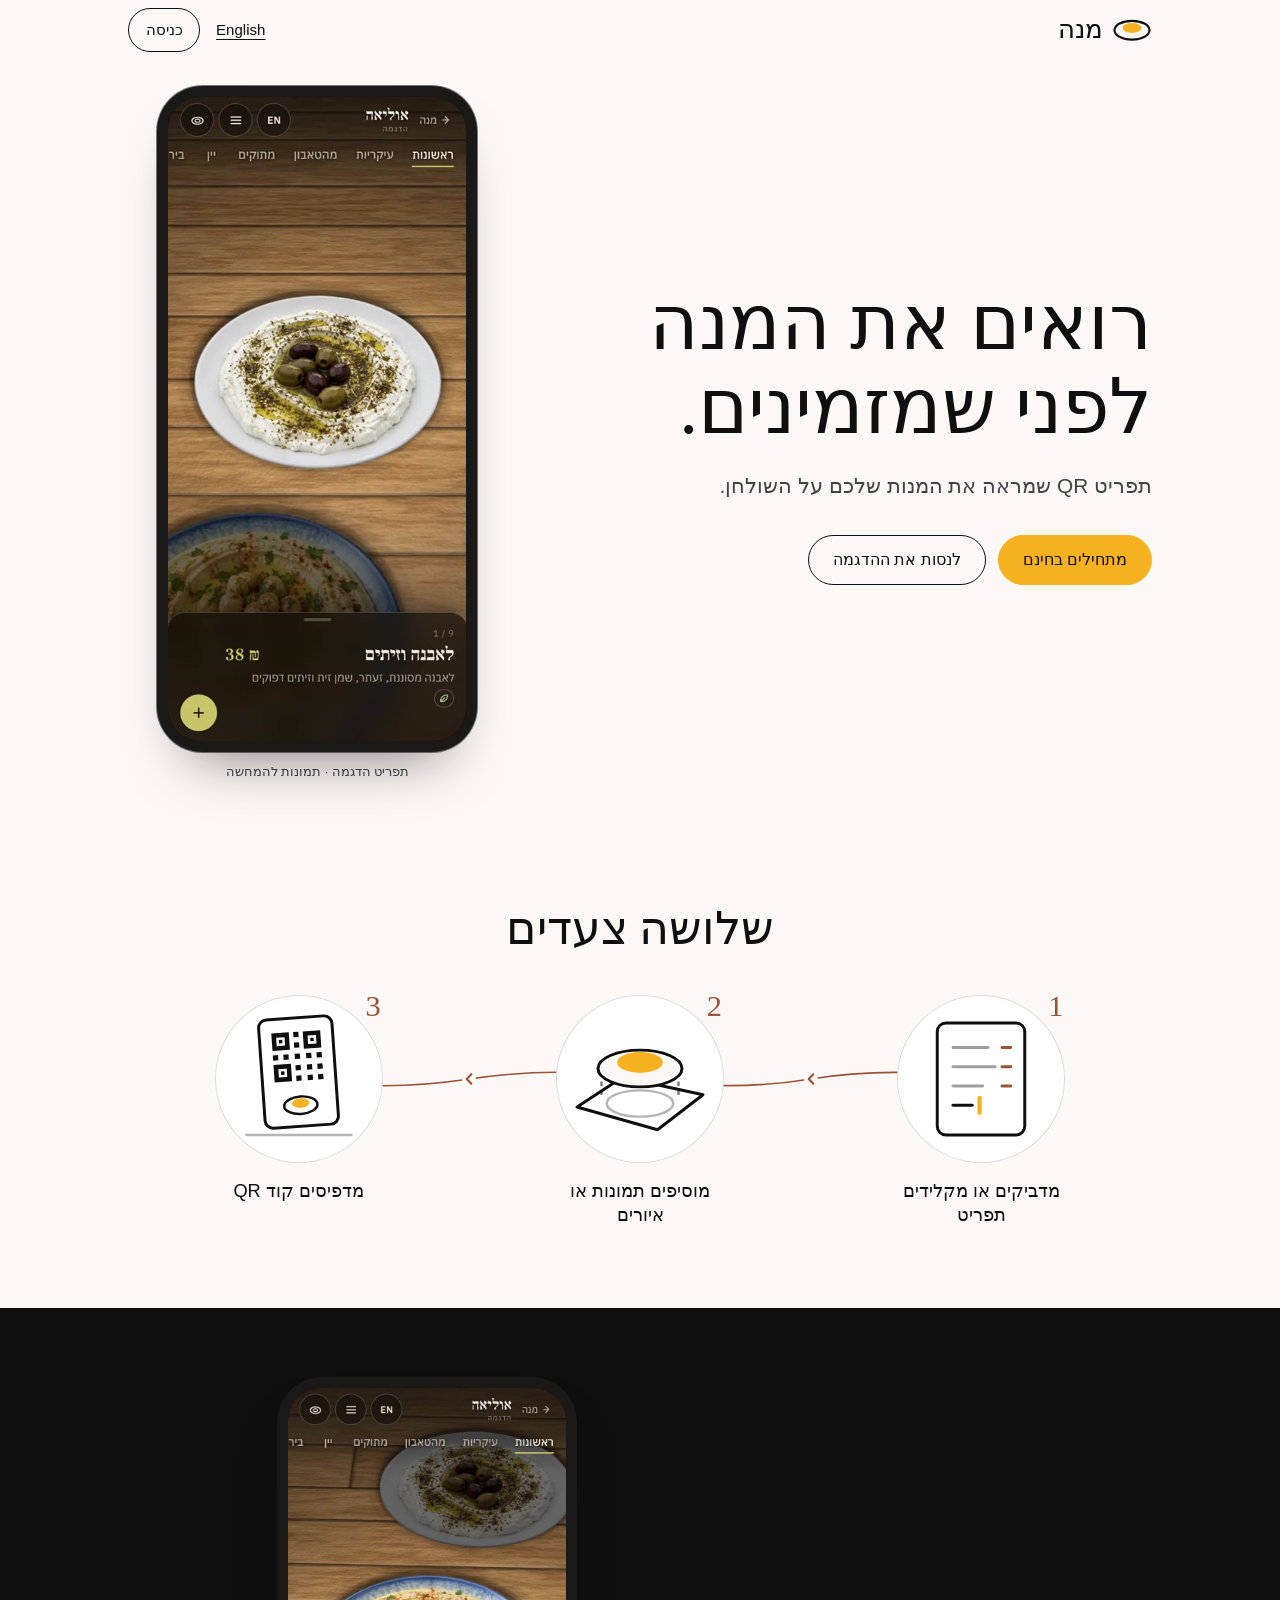
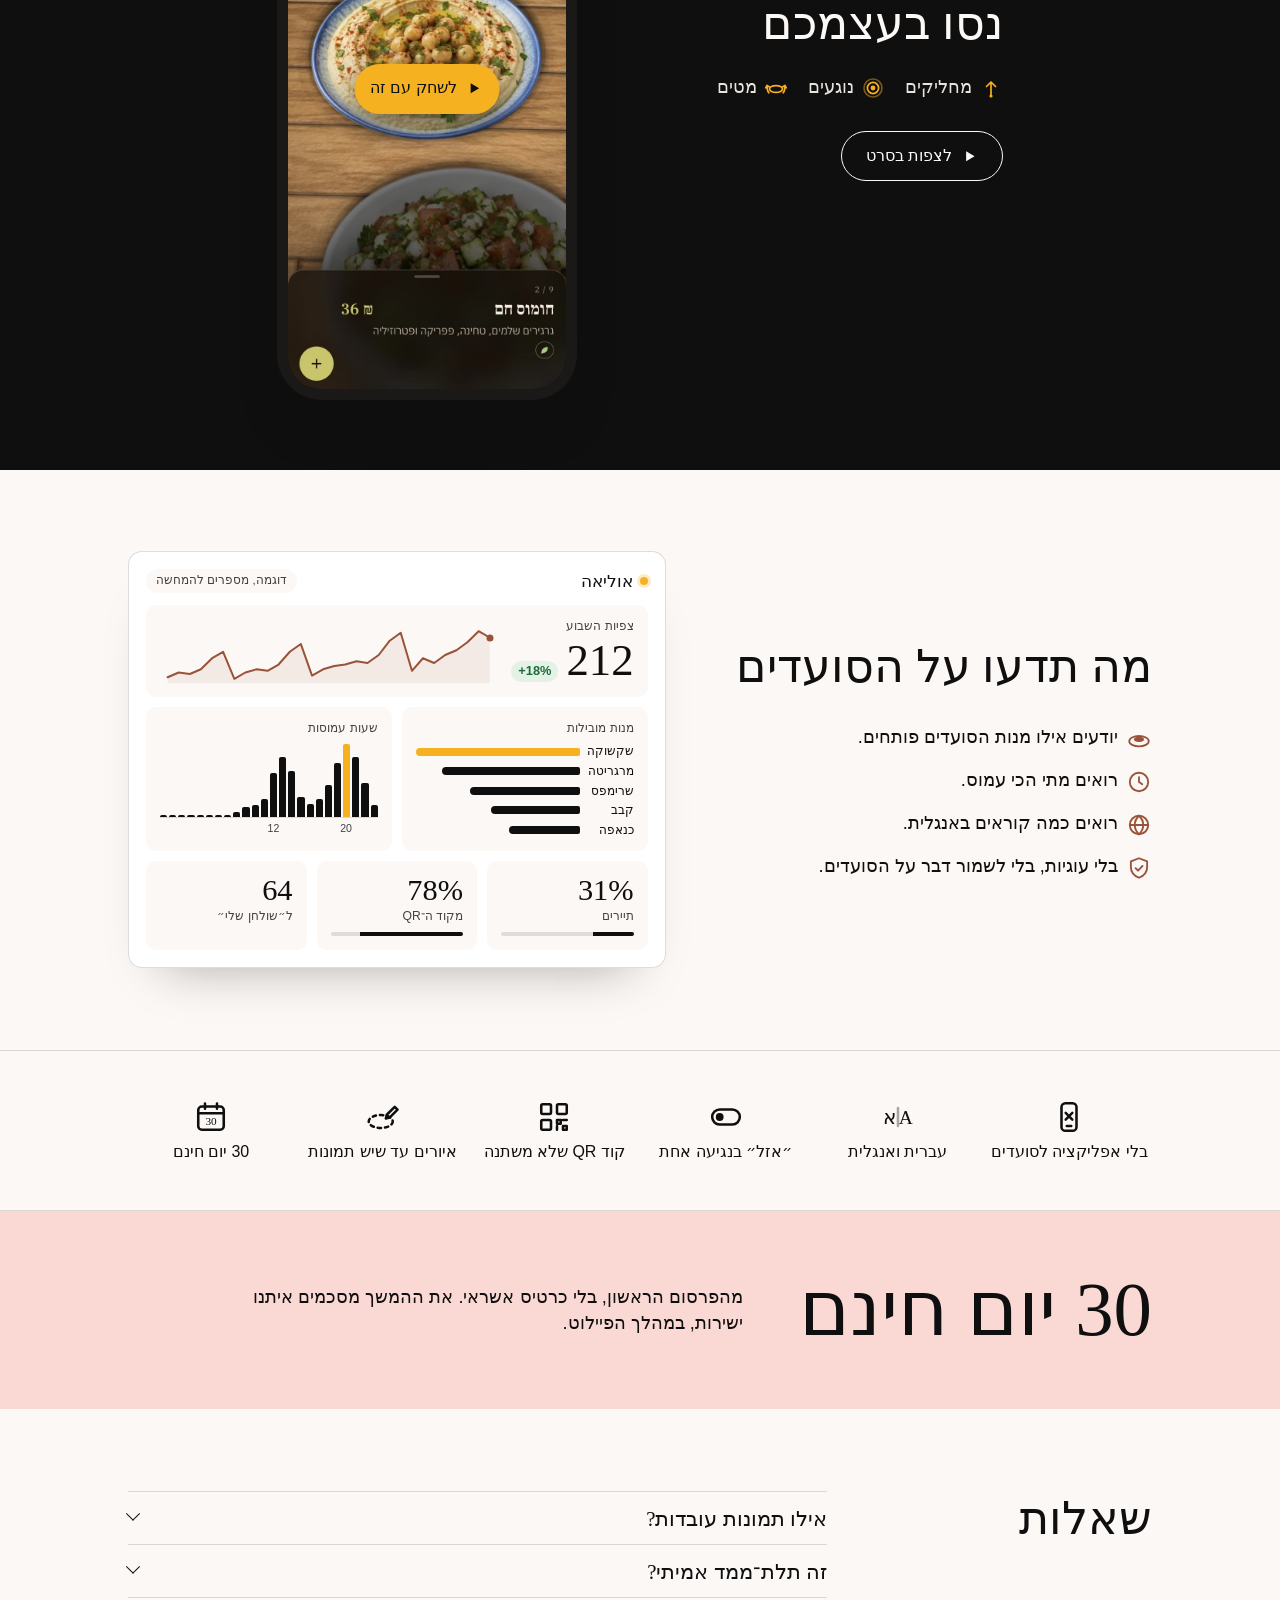
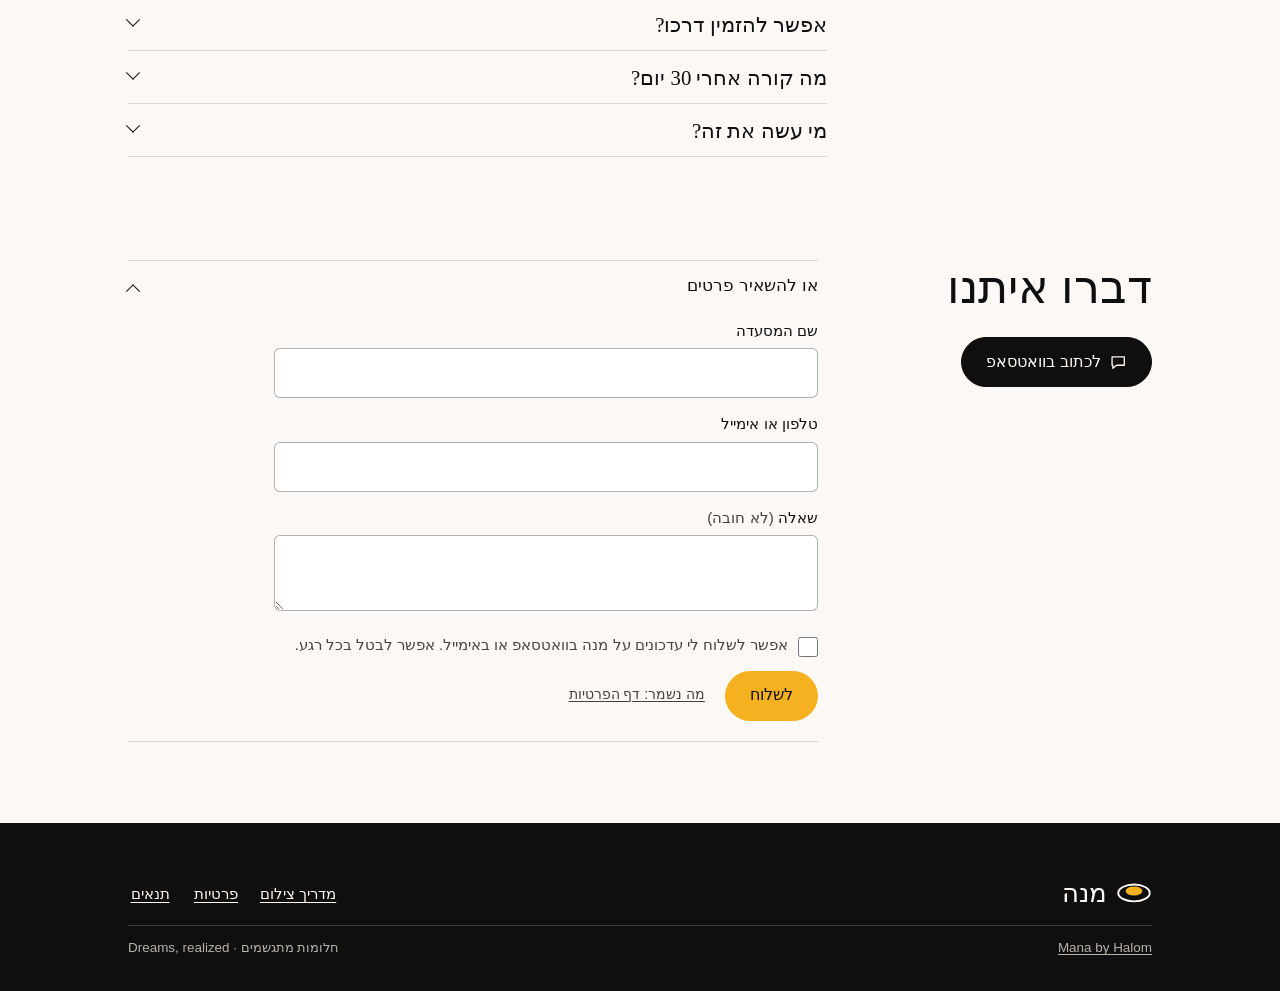
==== commit a3c256e7: "Mana version 2 and the showroom with a real car Mana (projects/menus): - Guest view: one table that " ====
--- a/projects/menus/index.html
+++ b/projects/menus/index.html
@@ -1,17 +1,17 @@
 <!doctype html>
-<html lang="he" dir="rtl" data-title-he="מנה · תפריט תלת־ממדי מתמונה אחת לכל מנה" data-title-en="Mana · a 3D menu from one photo per dish" data-desc-he="מצלמים כל מנה פעם אחת, והסועדים סורקים קוד QR ורואים אותה על השולחן. בלי אפליקציה, בעברית ובאנגלית. חינם ל־30 יום מהפרסום הראשון. מבית Halom." data-desc-en="Take one photo per dish; guests scan a QR code and see it on the table. No app, Hebrew and English. Free for 30 days from your first publish. By Halom.">
+<html lang="he" dir="rtl" data-title-he="מנה · רואים את המנה לפני שמזמינים" data-title-en="Mana · See the dish before you order" data-desc-he="תפריט QR שמראה את המנות שלכם על השולחן, בתבליט תלת־ממדי. בונים לבד, והסועדים פותחים בלי אפליקציה. חינם ל־30 יום מהפרסום הראשון. מבית Halom." data-desc-en="A QR menu that shows your dishes on the table, in 3D relief. You build it yourself; guests open it with no app. Free for 30 days from your first publish. By Halom.">
 <head>
 <meta charset="utf-8">
 <meta name="viewport" content="width=device-width,initial-scale=1,viewport-fit=cover">
-<title>מנה · תפריט תלת־ממדי מתמונה אחת לכל מנה</title>
-<meta name="description" content="מצלמים כל מנה פעם אחת, והסועדים סורקים קוד QR ורואים אותה על השולחן. בלי אפליקציה, בעברית ובאנגלית. חינם ל־30 יום מהפרסום הראשון. מבית Halom.">
+<title>מנה · רואים את המנה לפני שמזמינים</title>
+<meta name="description" content="תפריט QR שמראה את המנות שלכם על השולחן, בתבליט תלת־ממדי. בונים לבד, והסועדים פותחים בלי אפליקציה. חינם ל־30 יום מהפרסום הראשון. מבית Halom.">
 <!-- Pilot: not for search engines yet. The founder removes this line at launch. -->
 <meta name="robots" content="noindex">
 <meta name="theme-color" content="#FCF8F6">
 <meta property="og:type" content="website">
 <meta property="og:site_name" content="Mana · מנה">
-<meta property="og:title" content="מנה · תפריט תלת־ממדי מתמונה אחת לכל מנה">
-<meta property="og:description" content="מצלמים כל מנה פעם אחת, והסועדים סורקים קוד QR ורואים אותה על השולחן. בלי אפליקציה, בעברית ובאנגלית. חינם ל־30 יום מהפרסום הראשון. מבית Halom.">
+<meta property="og:title" content="מנה · רואים את המנה לפני שמזמינים">
+<meta property="og:description" content="תפריט QR שמראה את המנות שלכם על השולחן, בתבליט תלת־ממדי. בונים לבד, והסועדים פותחים בלי אפליקציה. חינם ל־30 יום מהפרסום הראשון. מבית Halom.">
 <meta property="og:url" content="https://halom.io/mana/">
 <meta property="og:image" content="https://halom.io/mana/img/og.png">
 <meta property="og:image:width" content="1200">
@@ -26,198 +26,205 @@
 <link rel="stylesheet" href="./mana.css">
 <script>/* language before first paint: ?lang=, then the last choice, then Hebrew */
 (function(){try{var l=new URLSearchParams(location.search).get('lang')||localStorage.getItem('mana-lang');if(l==='en'){document.documentElement.lang='en';document.documentElement.dir='ltr';}}catch(e){}})();</script>
+<script src="./config.js"></script>
+<script>/* what the product can do today, before first paint: the menu scanner is named only when it is switched on */
+(function(){var c=window.HALOM_MENUS_CONFIG;if(c&&c.features&&c.features.scan===true)document.documentElement.setAttribute('data-scan','1');})();</script>
 </head>
 <body>
 <a class="skip" href="#main"><span class="he" lang="he">דילוג לתוכן</span><span class="en" lang="en">Skip to content</span></a>
 <header class="wrap top">
-  <a class="brand" href="./" data-label-he="מנה, לעמוד הראשי" data-label-en="Mana, home" aria-label="מנה, לעמוד הראשי"><svg viewBox="0 14 64 39" width="44" aria-hidden="true"><ellipse cx="32" cy="33.5" rx="28" ry="15" fill="none" stroke="#0F0F0F" stroke-width="3.4"/><ellipse cx="32" cy="30" rx="15" ry="8" fill="#F5B120"/></svg><b><span class="he" lang="he">מנה</span><span class="en" lang="en">Mana</span></b></a>
+  <a class="brand" href="./" data-label-he="מנה, לעמוד הראשי" data-label-en="Mana, home" aria-label="מנה, לעמוד הראשי"><svg viewBox="0 14 64 39" width="40" aria-hidden="true"><ellipse cx="32" cy="33.5" rx="28" ry="15" fill="none" stroke="#0F0F0F" stroke-width="3.4"/><ellipse cx="32" cy="30" rx="15" ry="8" fill="#F5B120"/></svg><b><span class="he" lang="he">מנה</span><span class="en" lang="en">Mana</span></b></a>
   <div class="top-tools">
     <button class="lang" type="button" data-lang-toggle><span class="he" lang="en">English</span><span class="en" lang="he">עברית</span></button>
-    <a class="btn btn-primary btn-sm" href="./studio/"><span class="he" lang="he">מתחילים בחינם</span><span class="en" lang="en">Start free</span></a>
+    <a class="btn btn-sm" href="./studio/"><span class="he" lang="he">כניסה</span><span class="en" lang="en">Sign in</span></a>
   </div>
 </header>
 <main id="main">
 
 <section class="hero">
+  <div class="wrap hero-grid">
+    <div class="hero-words">
+      <h1><span class="he" lang="he">רואים את המנה לפני שמזמינים.</span><span class="en" lang="en">See the dish before you order.</span></h1>
+      <p class="he lead" lang="he">תפריט QR שמראה את המנות שלכם על השולחן.</p><p class="en lead" lang="en">A QR menu that shows your dishes on the table.</p>
+      <div class="cta">
+        <a class="btn btn-primary" href="./studio/"><span class="he" lang="he">מתחילים בחינם</span><span class="en" lang="en">Start free</span></a>
+        <a class="btn" href="./view/?demo=olea&amp;lang=he" data-href-he="./view/?demo=olea&amp;lang=he" data-href-en="./view/?demo=olea&amp;lang=en"><span class="he" lang="he">לנסות את ההדגמה</span><span class="en" lang="en">Try the demo</span></a>
+      </div>
+    </div>
+    <figure class="hero-pic">
+      <div class="phone" id="hero-phone" data-video="idle">
+        <div class="phone-screen">
+          <img class="phone-poster" src="./img/hero-poster-480.jpg" srcset="./img/hero-poster-480.jpg 480w, ./img/hero-poster.jpg 720w" sizes="(min-width: 900px) 320px, 44vw" width="720" height="1560" alt="" data-alt="1" fetchpriority="high">
+          <!-- The guest's view on film. There is no source element here on purpose: mana.js adds the addresses below (and autoplay)
+               after the page has painted, and never on Save-Data or reduced motion, where the still stays with a play button.
+               No poster attribute either: the still is the picture under the video, and a poster would fetch it a second time. -->
+          <video class="hero-video" muted loop playsinline preload="metadata" tabindex="-1" aria-hidden="true" data-mp4="./img/hero.mp4" data-mp4-en="./img/hero-en.mp4"></video>
+          <button class="phone-play" type="button" data-hero-play hidden data-label-he="להפעיל את הסרטון" data-label-en="Play the video" aria-label="להפעיל את הסרטון"><svg viewBox="0 0 24 24" aria-hidden="true"><path d="M8 5.5v13l11-6.5z" fill="currentColor"/></svg></button>
+        </div>
+      </div>
+      <figcaption class="demo-tag"><span class="he" lang="he">תפריט הדגמה · תמונות להמחשה</span><span class="en" lang="en">Demo menu · sample pictures</span></figcaption>
+    </figure>
+  </div>
+</section>
+
+<section class="flow reveal" id="how" aria-labelledby="how-h">
   <div class="wrap">
-    <h1><span class="he" lang="he"><span>מצלמים כל מנה פעם אחת.</span> <span>הסועדים רואים אותה על השולחן.</span></span><span class="en" lang="en"><span>One photo per dish.</span> <span>Your guests see it on the table.</span></span></h1>
-    <div class="hero-grid">
-      <div class="hero-words">
-        <p class="he lead" lang="he">מנה היא תפריט דיגיטלי שבונים לבד: כותבים את המנות, מצלמים, מפרסמים, ומקבלים קישור וקוד QR קבועים. הסועדים סורקים ורואים את האוכל בתבליט תלת־ממדי, בלי אפליקציה.</p><p class="en lead" lang="en">Mana is a digital menu you build yourself: type the dishes, take the photos, publish, and get a permanent link and QR code. Guests scan and see the food in 3D relief, with no app.</p>
-        <div class="cta">
-          <a class="btn btn-primary" href="./studio/"><span class="he" lang="he">מתחילים בחינם</span><span class="en" lang="en">Start free</span></a>
-          <a class="btn" href="./view/?demo=olea&amp;lang=he" data-href-he="./view/?demo=olea&amp;lang=he" data-href-en="./view/?demo=olea&amp;lang=en"><span class="he" lang="he">לראות תפריט חי</span><span class="en" lang="en">See a live menu</span></a>
-        </div>
-        <p class="he small" lang="he">חינם ל־30 יום מהפרסום הראשון. לא מבקשים כרטיס אשראי.</p><p class="en small" lang="en">Free for 30 days from your first publish. No credit card asked.</p>
-      </div>
-      <figure class="hero-pic">
-        <div class="frame"><img src="./img/table-he.jpg" data-src-he="./img/table-he.jpg" data-src-en="./img/table-en.jpg" width="980" height="801" alt="" data-alt="1" fetchpriority="high"></div>
-        <figcaption class="small"><span class="he" lang="he">צילום מסך מתפריט ההדגמה. אוליאה היא מסעדה שהמצאנו, ותמונות המנות שלה נוצרו במחשב. בתפריט שלכם מופיעים הצילומים שלכם.</span><span class="en" lang="en">A screenshot of the demo menu. Olea is a restaurant we invented and its dish pictures are computer-made samples. Your menu shows your own photos.</span></figcaption>
+    <h2 id="how-h"><span class="he" lang="he">שלושה צעדים</span><span class="en" lang="en">Three steps</span></h2>
+    <div class="flow-rail">
+      <svg class="flow-line" viewBox="0 0 100 24" preserveAspectRatio="none" aria-hidden="true"><path class="straight" pathLength="1" d="M0 12H100"/><path class="wave" pathLength="1" d="M0 12C9 3 17 3 25 12s16 9 25 0 16-9 25 0 16 9 25 0"/></svg>
+      <svg class="flow-chev c1" viewBox="0 0 12 12" aria-hidden="true"><path d="M4 2l4 4-4 4"/></svg>
+      <svg class="flow-chev c2" viewBox="0 0 12 12" aria-hidden="true"><path d="M4 2l4 4-4 4"/></svg>
+      <ol class="flow-row">
+        <li class="flow-step">
+          <div class="flow-disc"><span class="flow-n num" aria-hidden="true">1</span><span class="if-scan"><svg viewBox="0 0 96 96" aria-hidden="true">
+  <g transform="rotate(-9 38 54)"><rect x="17" y="27" width="42" height="54" rx="4" fill="#fff" stroke="#0F0F0F" stroke-width="1.7"/><path d="M25 38h18M25 46h26M25 54h22M25 62h26M25 70h14" stroke="#0F0F0F" stroke-width="1.7" stroke-linecap="round" opacity=".4"/></g>
+  <g transform="rotate(8 63 44)"><rect x="46" y="13" width="34" height="62" rx="7.5" fill="#0F0F0F"/><rect x="49.5" y="18.5" width="27" height="51" rx="4" fill="#FCF8F6"/>
+    <path d="M54 29h13M54 37h18M54 45h11M54 53h18" stroke="#0F0F0F" stroke-width="1.6" stroke-linecap="round" opacity=".5"/>
+    <rect class="scan" x="49.5" y="21" width="27" height="2.6" rx="1.3" fill="#F5B120"/></g>
+</svg></span><span class="if-noscan"><svg viewBox="0 0 96 96" aria-hidden="true">
+  <rect x="23" y="16" width="50" height="64" rx="5" fill="#fff" stroke="#0F0F0F" stroke-width="1.7"/>
+  <path d="M32 30h20M32 41h24M32 52h17" stroke="#0F0F0F" stroke-width="1.7" stroke-linecap="round" opacity=".4"/>
+  <path d="M60 30h5M60 41h5M60 52h5" stroke="#9A5238" stroke-width="1.7" stroke-linecap="round"/>
+  <path d="M32 63h11" stroke="#0F0F0F" stroke-width="1.7" stroke-linecap="round"/>
+  <rect class="caret" x="46" y="57.5" width="2.4" height="11" rx="1.2" fill="#F5B120"/>
+</svg></span></div>
+          <p><span class="if-scan"><span class="he" lang="he">סורקים את התפריט המודפס</span><span class="en" lang="en">Scan your printed menu</span></span><span class="if-noscan"><span class="he" lang="he">מדביקים או מקלידים תפריט</span><span class="en" lang="en">Paste or type your menu</span></span></p>
+        </li>
+        <li class="flow-step">
+          <div class="flow-disc"><span class="flow-n num" aria-hidden="true">2</span><svg viewBox="0 0 96 96" aria-hidden="true">
+  <path d="M12 64 38 47l46 10-26 20z" fill="#fff" stroke="#0F0F0F" stroke-width="1.7" stroke-linejoin="round"/>
+  <ellipse cx="48" cy="62" rx="19" ry="7.5" fill="none" stroke="#0F0F0F" stroke-width="1.4" opacity=".3"/>
+  <path d="M26 50v10M70 50v10" stroke="#0F0F0F" stroke-width="1.4" stroke-linecap="round" stroke-dasharray="1.5 3.5" opacity=".55"/>
+  <g class="lift"><ellipse cx="48" cy="42" rx="24" ry="10.5" fill="#FCF8F6" stroke="#0F0F0F" stroke-width="1.7"/><ellipse cx="48" cy="38.5" rx="13" ry="6" fill="#F5B120"/></g>
+</svg></div>
+          <p><span class="he" lang="he">מוסיפים תמונות או איורים</span><span class="en" lang="en">Add photos or illustrations</span></p>
+        </li>
+        <li class="flow-step">
+          <div class="flow-disc"><span class="flow-n num" aria-hidden="true">3</span><svg viewBox="0 0 96 96" aria-hidden="true">
+  <path d="M18 80h60" stroke="#0F0F0F" stroke-width="1.4" stroke-linecap="round" opacity=".3"/>
+  <g transform="rotate(-4 48 48)"><rect x="27" y="13" width="42" height="62" rx="4.5" fill="#fff" stroke="#0F0F0F" stroke-width="1.7"/>
+    <g fill="#0F0F0F"><path fill-rule="evenodd" d="M34 21h10v10H34zm2.6 2.6v4.8h4.8v-4.8zM52 21h10v10H52zm2.6 2.6v4.8h4.8v-4.8zM34 39h10v10H34zm2.6 2.6v4.8h4.8v-4.8z"/>
+      <path d="M38 25h2v2h-2zM56 25h2v2h-2zM38 43h2v2h-2zM46.5 21h3v3h-3zM46.5 27h3v3h-3zM34 33.5h3v3h-3zM40 33.5h3v3h-3zM46.5 33.5h3v3h-3zM53 33.5h3v3h-3zM59 33.5h3v3h-3zM46.5 40h3v3h-3zM53 40h3v3h-3zM59 46h3v3h-3zM46.5 46h3v3h-3zM53 46h3v3h-3zM59 40h3v3h-3z"/></g>
+    <ellipse cx="48" cy="63" rx="9.5" ry="5" fill="none" stroke="#0F0F0F" stroke-width="1.4"/><ellipse cx="48" cy="61.8" rx="5" ry="2.7" fill="#F5B120"/></g>
+</svg></div>
+          <p><span class="he" lang="he">מדפיסים קוד QR</span><span class="en" lang="en">Print the QR</span></p>
+        </li>
+      </ol>
+    </div>
+  </div>
+</section>
+
+<section class="band-dark demo" id="demo" aria-labelledby="demo-h">
+  <div class="wrap demo-grid">
+    <div class="demo-words">
+      <h2 id="demo-h"><span class="he" lang="he">נסו בעצמכם</span><span class="en" lang="en">Try it yourself</span></h2>
+      <ul class="gest">
+        <li><svg viewBox="0 0 24 24" aria-hidden="true"><path d="M12 20V6M7.5 10.5L12 6l4.5 4.5" fill="none" stroke="currentColor" stroke-width="1.7" stroke-linecap="round" stroke-linejoin="round"/><circle cx="12" cy="20" r="1.6" fill="currentColor"/></svg><span class="he" lang="he">מחליקים</span><span class="en" lang="en">Swipe</span></li>
+        <li><svg viewBox="0 0 24 24" aria-hidden="true"><circle cx="12" cy="12" r="2.4" fill="currentColor"/><circle cx="12" cy="12" r="5.6" fill="none" stroke="currentColor" stroke-width="1.7" stroke-linecap="round" stroke-linejoin="round"/><circle cx="12" cy="12" r="9" fill="none" stroke="currentColor" stroke-width="1.7" stroke-linecap="round" stroke-linejoin="round" opacity=".45"/></svg><span class="he" lang="he">נוגעים</span><span class="en" lang="en">Tap</span></li>
+        <li><svg viewBox="0 0 24 24" aria-hidden="true"><ellipse cx="12" cy="13" rx="6.5" ry="3.4" fill="none" stroke="currentColor" stroke-width="1.7" stroke-linecap="round" stroke-linejoin="round"/><path d="M3 9.5c0 2.5 0 5 1.8 7.3M3 9.5l-1.3 2.3M3 9.5l2.2 1.3M21 9.5c0 2.5 0 5-1.8 7.3M21 9.5l1.3 2.3M21 9.5l-2.2 1.3" fill="none" stroke="currentColor" stroke-width="1.7" stroke-linecap="round" stroke-linejoin="round"/></svg><span class="he" lang="he">מטים</span><span class="en" lang="en">Tilt</span></li>
+      </ul>
+      <p class="demo-film"><a class="btn" href="./img/film-16x9.mp4" data-film data-film-wide="./img/film-16x9.mp4" data-film-tall="./img/film-9x16.mp4" data-film-wide-en="./img/film-16x9-en.mp4" data-film-tall-en="./img/film-9x16-en.mp4"><svg viewBox="0 0 24 24" aria-hidden="true"><path d="M8 5.5v13l11-6.5z" fill="currentColor"/></svg><span class="he" lang="he">לצפות בסרט</span><span class="en" lang="en">Watch the film</span></a></p>
+    </div>
+    <div class="demo-stage" id="phone" data-state="still">
+      <div class="phone">
+        <div class="phone-screen">
+          <img class="phone-poster" src="./img/demo-poster.jpg" width="720" height="1560" loading="lazy" decoding="async" alt="" data-alt="2">
+          <a class="btn btn-primary demo-play" href="./view/?demo=olea&amp;lang=he" data-href-he="./view/?demo=olea&amp;lang=he" data-href-en="./view/?demo=olea&amp;lang=en" data-demo-start><svg viewBox="0 0 24 24" aria-hidden="true"><path d="M8 5.5v13l11-6.5z" fill="currentColor"/></svg><span class="he" lang="he">לשחק עם זה</span><span class="en" lang="en">Play with it</span></a>
+        </div>
+      </div>
+    </div>
+  </div>
+</section>
+
+<section class="nums" id="numbers" aria-labelledby="nums-h">
+  <div class="wrap nums-grid">
+    <div class="nums-words">
+      <h2 id="nums-h"><span class="he" lang="he">מה תדעו על הסועדים</span><span class="en" lang="en">What you learn about guests</span></h2>
+      <ul class="learn">
+        <li><svg viewBox="0 0 24 24" aria-hidden="true"><ellipse cx="12" cy="14" rx="9" ry="4.8" fill="none" stroke="currentColor" stroke-width="1.7" stroke-linecap="round" stroke-linejoin="round"/><ellipse cx="12" cy="12.3" rx="4.6" ry="2.4" fill="currentColor"/></svg><span class="he" lang="he">יודעים אילו מנות הסועדים פותחים.</span><span class="en" lang="en">Know which dishes guests open.</span></li>
+        <li><svg viewBox="0 0 24 24" aria-hidden="true"><circle cx="12" cy="12" r="8.5" fill="none" stroke="currentColor" stroke-width="1.7" stroke-linecap="round" stroke-linejoin="round"/><path d="M12 7.5V12l3 2" fill="none" stroke="currentColor" stroke-width="1.7" stroke-linecap="round" stroke-linejoin="round"/></svg><span class="he" lang="he">רואים מתי הכי עמוס.</span><span class="en" lang="en">See your busy hours.</span></li>
+        <li><svg viewBox="0 0 24 24" aria-hidden="true"><circle cx="12" cy="12" r="8.5" fill="none" stroke="currentColor" stroke-width="1.7" stroke-linecap="round" stroke-linejoin="round"/><path d="M3.5 12h17M12 3.5c2.6 2.4 3.9 5.2 3.9 8.5s-1.3 6.1-3.9 8.5c-2.6-2.4-3.9-5.2-3.9-8.5S9.4 5.9 12 3.5z" fill="none" stroke="currentColor" stroke-width="1.7" stroke-linecap="round" stroke-linejoin="round"/></svg><span class="he" lang="he">רואים כמה קוראים באנגלית.</span><span class="en" lang="en">See how many read in English.</span></li>
+        <li><svg viewBox="0 0 24 24" aria-hidden="true"><path d="M12 3l7.5 2.8v5.4c0 4.4-3 7.9-7.5 9.8-4.5-1.9-7.5-5.4-7.5-9.8V5.8z" fill="none" stroke="currentColor" stroke-width="1.7" stroke-linecap="round" stroke-linejoin="round"/><path d="M8.8 12.2l2.3 2.3 4.2-4.4" fill="none" stroke="currentColor" stroke-width="1.7" stroke-linecap="round" stroke-linejoin="round"/></svg><span class="he" lang="he">בלי עוגיות, בלי לשמור דבר על הסועדים.</span><span class="en" lang="en">No cookies, nothing stored about guests.</span></li>
+      </ul>
+    </div>
+    <div class="nums-dash">
+      <figure class="dash reveal" aria-labelledby="dash-cap">
+        <figcaption class="dash-top" id="dash-cap"><b class="dash-name"><span class="he" lang="he">אוליאה</span><span class="en" lang="en">Olea</span></b><span class="dash-sample"><span class="he" lang="he">דוגמה, מספרים להמחשה</span><span class="en" lang="en">Example, sample numbers</span></span></figcaption>
+        <div class="dash-grid">
+          <div class="tile tile-views">
+            <div><h3><span class="he" lang="he">צפיות השבוע</span><span class="en" lang="en">Views this week</span></h3><p class="dash-big num">212<small class="up"><bdi dir="ltr">+18%</bdi></small></p></div>
+            <div class="spark" aria-hidden="true"><svg viewBox="0 0 132 40" preserveAspectRatio="none"><path class="spark-area" d="M3 35.9L7.3 32.5L11.7 33.6L16 30.2L20.4 22.3L24.7 17.7L29.1 37L33.4 32.5L37.8 30.2L42.1 31.3L46.4 26.8L50.8 17.7L55.1 12.1L59.5 34.7L63.8 30.2L68.2 27.9L72.5 26.8L76.9 24.5L81.2 25.7L85.6 20L89.9 9.8L94.2 4.1L98.6 31.3L102.9 22.3L107.3 25.7L111.6 20L116 16.6L120.3 10.9L124.7 3L129 7.5L129 40L3 40z"/><path class="spark-line" d="M3 35.9L7.3 32.5L11.7 33.6L16 30.2L20.4 22.3L24.7 17.7L29.1 37L33.4 32.5L37.8 30.2L42.1 31.3L46.4 26.8L50.8 17.7L55.1 12.1L59.5 34.7L63.8 30.2L68.2 27.9L72.5 26.8L76.9 24.5L81.2 25.7L85.6 20L89.9 9.8L94.2 4.1L98.6 31.3L102.9 22.3L107.3 25.7L111.6 20L116 16.6L120.3 10.9L124.7 3L129 7.5"/></svg><i class="spark-dot" style="left:97.73%;top:18.75%"></i></div>
+          </div>
+          <div class="tile tile-dishes">
+            <h3><span class="he" lang="he">מנות מובילות</span><span class="en" lang="en">Top dishes</span></h3>
+            <ol class="bars"><li><span class="he" lang="he">שקשוקה</span><span class="en" lang="en">Shakshuka</span><i style="--w:100%;--d:0ms"></i></li><li><span class="he" lang="he">מרגריטה</span><span class="en" lang="en">Margherita</span><i style="--w:84%;--d:70ms"></i></li><li><span class="he" lang="he">שרימפס</span><span class="en" lang="en">Shrimp</span><i style="--w:67%;--d:140ms"></i></li><li><span class="he" lang="he">קבב</span><span class="en" lang="en">Kebab</span><i style="--w:54%;--d:210ms"></i></li><li><span class="he" lang="he">כנאפה</span><span class="en" lang="en">Knafeh</span><i style="--w:43%;--d:280ms"></i></li></ol>
+          </div>
+          <div class="tile tile-hours">
+            <h3><span class="he" lang="he">שעות עמוסות</span><span class="en" lang="en">Busy hours</span></h3>
+            <div class="hours" dir="ltr" aria-hidden="true"><i style="--h:4%;--d:0ms"></i><i style="--h:4%;--d:18ms"></i><i style="--h:4%;--d:36ms"></i><i style="--h:4%;--d:54ms"></i><i style="--h:4%;--d:72ms"></i><i style="--h:4%;--d:90ms"></i><i style="--h:4%;--d:108ms"></i><i style="--h:4%;--d:126ms"></i><i style="--h:8%;--d:144ms"></i><i style="--h:14%;--d:162ms"></i><i style="--h:17%;--d:180ms"></i><i style="--h:25%;--d:198ms"></i><i style="--h:61%;--d:216ms"></i><i style="--h:83%;--d:234ms"></i><i style="--h:64%;--d:252ms"></i><i style="--h:28%;--d:270ms"></i><i style="--h:19%;--d:288ms"></i><i style="--h:25%;--d:306ms"></i><i style="--h:44%;--d:324ms"></i><i style="--h:75%;--d:342ms"></i><i class="peak" style="--h:100%;--d:360ms"></i><i style="--h:83%;--d:378ms"></i><i style="--h:47%;--d:396ms"></i><i style="--h:17%;--d:414ms"></i></div>
+            <div class="hours-ticks num" dir="ltr" aria-hidden="true"><span style="--x:12">12</span><span style="--x:20">20</span></div>
+          </div>
+          <div class="tile tile-s"><p class="dash-mid num"><bdi dir="ltr">31%</bdi></p><h3><span class="he" lang="he">תיירים</span><span class="en" lang="en">Tourists</span></h3><span class="share" style="--w:31%"></span></div>
+          <div class="tile tile-s"><p class="dash-mid num"><bdi dir="ltr">78%</bdi></p><h3><span class="he" lang="he">מקוד ה־QR</span><span class="en" lang="en">From the QR</span></h3><span class="share" style="--w:78%"></span></div>
+          <div class="tile tile-s"><p class="dash-mid num">64</p><h3><span class="he" lang="he">ל״שולחן שלי״</span><span class="en" lang="en">To “my table”</span></h3></div>
+        </div>
       </figure>
     </div>
   </div>
 </section>
 
-<section class="sec band-dark" id="demo" aria-labelledby="demo-h">
-  <div class="wrap demo-grid">
-    <div>
-      <h2 id="demo-h"><span class="he" lang="he">זה מה שהסועדים שלכם יראו</span><span class="en" lang="en">This is what your guests will see</span></h2>
-      <p class="he lead" lang="he">תפריט ההדגמה רץ כאן באמת, כמו אצל סועד שסרק את הקוד. נסו:</p><p class="en lead" lang="en">The demo menu runs here for real, as it would for a guest who scanned the code. Try:</p>
-      <ul class="try">
-        <li><b class="he" lang="he">נגיעה</b><b class="en" lang="en">Tap</b><span class="he" lang="he">נוגעים במנה כדי לראות אותה מקרוב</span><span class="en" lang="en">Tap a dish to see it up close</span></li>
-        <li><b class="he" lang="he">החלקה</b><b class="en" lang="en">Swipe</b><span class="he" lang="he">מחליקים הצידה כדי לעבור למנה הבאה</span><span class="en" lang="en">Swipe sideways for the next dish</span></li>
-        <li><b class="he" lang="he">מבט מקרוב</b><b class="en" lang="en">Look closer</b><span class="he" lang="he">גוררים, והמנה מסתובבת מעט לכל צד</span><span class="en" lang="en">Drag, and the dish turns a little each way</span></li>
-        <li><b class="he" lang="he">EN</b><b class="en" lang="en">עב</b><span class="he" lang="he">הסועד מחליף שפה בנגיעה אחת</span><span class="en" lang="en">A guest switches language in one tap</span></li>
-        <li><b class="he" lang="he">אזל</b><b class="en" lang="en">Sold out</b><span class="he" lang="he">מנה שאזלה נשארת בתפריט, מסומנת</span><span class="en" lang="en">A sold-out dish stays on the menu, marked</span></li>
-      </ul>
-      <div class="demo-actions">
-        <a class="btn" href="./view/?demo=olea&amp;lang=he" data-href-he="./view/?demo=olea&amp;lang=he" data-href-en="./view/?demo=olea&amp;lang=en" target="_blank" rel="noopener"><span class="he" lang="he">לפתוח במסך מלא</span><span class="en" lang="en">Open full screen</span></a>
-      </div>
-    </div>
-    <div>
-      <div class="phone" id="phone" data-state="still">
-        <div class="phone-body">
-          <div class="phone-screen">
-            <img src="./img/poster-he.jpg" data-src-he="./img/poster-he.jpg" data-src-en="./img/poster-en.jpg" width="780" height="1560" loading="lazy" decoding="async" alt="">
-            <div class="phone-play"><button class="btn btn-primary btn-sm" type="button" data-demo-start><span class="he" lang="he">להפעיל את התפריט כאן</span><span class="en" lang="en">Run the menu here</span></button></div>
-          </div>
-        </div>
-        <p class="small phone-note"><span class="he" lang="he">התפריט החי שוקל כ־1.4 מ״ב ונטען בנפרד מהעמוד.</span><span class="en" lang="en">The live menu weighs about 1.4 MB and loads separately from this page.</span></p>
-      </div>
-    </div>
-  </div>
-</section>
-
-<section class="sec" id="how" aria-labelledby="how-h">
+<section class="perks" aria-labelledby="perks-h">
   <div class="wrap">
-    <div class="sec-head">
-      <h2 id="how-h"><span class="he" lang="he">שלושה צעדים, ואתם עושים אותם לבד</span><span class="en" lang="en">Three steps, and you do them yourself</span></h2>
-    </div>
-    <ol class="steps">
-      <li class="step">
-        <div>
-          <span class="step-n num" aria-hidden="true">1</span>
-          <h3><span class="he" lang="he">כותבים את התפריט</span><span class="en" lang="en">Type the menu</span></h3>
-          <p class="he" lang="he">קטגוריות, מנות, משקאות ומחירים, בעברית ובאנגלית. התיאורים והאלרגנים במילים שלכם.</p><p class="en" lang="en">Categories, dishes, drinks and prices, in Hebrew and English. Descriptions and allergens in your own words.</p>
-        </div>
-        <figure class="step-fig">
-          <div class="shot shot-list"><img src="./img/step-list-he.jpg" data-src-he="./img/step-list-he.jpg" data-src-en="./img/step-list-en.jpg" width="780" height="536" loading="lazy" decoding="async" alt="" data-alt="2"></div>
-          <figcaption class="small"><span class="he" lang="he">כך הטקסט שלכם נראה אצל הסועד: שם, תיאור, מחיר, תגיות.</span><span class="en" lang="en">How your text reads for a guest: name, description, price, tags.</span></figcaption>
-        </figure>
-      </li>
-      <li class="step">
-        <div>
-          <span class="step-n num" aria-hidden="true">2</span>
-          <h3><span class="he" lang="he">מצלמים כל מנה פעם אחת</span><span class="en" lang="en">Take one photo per dish</span></h3>
-          <p class="he" lang="he">תמונה אחת מהטלפון מספיקה. הדפדפן שלכם הופך אותה לתבליט תלת־ממדי, בערך 10 שניות לתמונה במחשב נייד. אתם רואים את התוצאה ומאשרים רק מה שנראה לכם טוב; תמונה שלא יצאה טוב אפשר להציג כתמונה רגילה. <a href="./guide/">מדריך הצילום</a></p><p class="en" lang="en">One phone photo is enough. Your browser turns it into a 3D relief, about 10 seconds a photo on a laptop. You see the result and approve only what looks right to you; a photo that did not come out well can be shown as a plain photo. <a href="./guide/">Photo guide</a></p>
-        </div>
-        <figure class="step-fig">
-          <div class="pair">
-            <div class="shot"><img src="./img/howto-photo.jpg" width="960" height="720" loading="lazy" decoding="async" alt="" data-alt="3"></div>
-            <svg class="arrow" viewBox="0 0 28 28" aria-hidden="true"><path d="M4 14h19M16 7l7 7-7 7" fill="none" stroke="currentColor" stroke-width="1.8" stroke-linecap="round" stroke-linejoin="round"/></svg>
-            <div class="shot"><img src="./img/howto-table-he.jpg" data-src-he="./img/howto-table-he.jpg" data-src-en="./img/howto-table-en.jpg" width="690" height="495" loading="lazy" decoding="async" alt="" data-alt="4"></div>
-          </div>
-          <figcaption class="small"><span class="he" lang="he">תמונת טלפון אמיתית ממאגר פתוח, והתוצאה כפי שיצאה מהמחולל שבדפדפן, בלי תיקונים.</span><span class="en" lang="en">A real phone photo from a public-domain set, and the result exactly as the in-browser generator made it, untouched.</span></figcaption>
-        </figure>
-      </li>
-      <li class="step">
-        <div>
-          <span class="step-n num" aria-hidden="true">3</span>
-          <h3><span class="he" lang="he">מפרסמים ומקבלים קוד QR</span><span class="en" lang="en">Publish and get your QR code</span></h3>
-          <p class="he" lang="he">בוחרים משטח לשולחן, מפרסמים, ומקבלים כתובת קבועה, <bdi dir="ltr">halom.io/m/your-name</bdi>, וקוד QR להדפסה. את השם (באותיות לטיניות) בוחרים פעם אחת. מכאן והלאה מעדכנים לבד.</p><p class="en" lang="en">Pick a table surface, publish, and get a permanent address, <bdi dir="ltr">halom.io/m/your-name</bdi>, and a QR code to print. You choose the name once. From then on you update it yourself.</p>
-        </div>
-        <figure class="step-fig">
-          <div class="publish">
-            <div class="card-mini" aria-hidden="true">
-              <span class="cm-name"><span class="he" lang="he">אוליאה</span><span class="en" lang="en">Olea</span></span>
-              <span class="cm-line"><span class="he" lang="he">סרקו וראו את המנות</span><span class="en" lang="en">Scan to see the dishes</span></span>
-              <svg xmlns="http://www.w3.org/2000/svg" viewBox="0 0 41 41" shape-rendering="crispEdges" role="img" class="qr"><title>QR</title><rect width="41" height="41" fill="#FFFFFF"/><path transform="translate(4 4)" fill="#0F0F0F" d="M0 0h7v1h-7zM11 0h6v1h-6zM18 0h1v1h-1zM20 0h1v1h-1zM23 0h2v1h-2zM26 0h7v1h-7zM0 1h1v1h-1zM6 1h1v1h-1zM9 1h3v1h-3zM13 1h1v1h-1zM16 1h1v1h-1zM18 1h2v1h-2zM26 1h1v1h-1zM32 1h1v1h-1zM0 2h1v1h-1zM2 2h3v1h-3zM6 2h1v1h-1zM8 2h3v1h-3zM14 2h1v1h-1zM16 2h3v1h-3zM21 2h1v1h-1zM23 2h2v1h-2zM26 2h1v1h-1zM28 2h3v1h-3zM32 2h1v1h-1zM0 3h1v1h-1zM2 3h3v1h-3zM6 3h1v1h-1zM10 3h3v1h-3zM14 3h4v1h-4zM21 3h2v1h-2zM26 3h1v1h-1zM28 3h3v1h-3zM32 3h1v1h-1zM0 4h1v1h-1zM2 4h3v1h-3zM6 4h1v1h-1zM8 4h2v1h-2zM15 4h1v1h-1zM17 4h1v1h-1zM19 4h1v1h-1zM21 4h1v1h-1zM23 4h1v1h-1zM26 4h1v1h-1zM28 4h3v1h-3zM32 4h1v1h-1zM0 5h1v1h-1zM6 5h1v1h-1zM8 5h2v1h-2zM11 5h1v1h-1zM14 5h1v1h-1zM16 5h2v1h-2zM20 5h3v1h-3zM26 5h1v1h-1zM32 5h1v1h-1zM0 6h7v1h-7zM8 6h1v1h-1zM10 6h1v1h-1zM12 6h1v1h-1zM14 6h1v1h-1zM16 6h1v1h-1zM18 6h1v1h-1zM20 6h1v1h-1zM22 6h1v1h-1zM24 6h1v1h-1zM26 6h7v1h-7zM9 7h5v1h-5zM15 7h10v1h-10zM1 8h1v1h-1zM4 8h1v1h-1zM6 8h1v1h-1zM8 8h1v1h-1zM10 8h1v1h-1zM12 8h1v1h-1zM14 8h2v1h-2zM17 8h1v1h-1zM20 8h3v1h-3zM24 8h2v1h-2zM27 8h2v1h-2zM30 8h1v1h-1zM8 9h3v1h-3zM12 9h1v1h-1zM14 9h1v1h-1zM16 9h2v1h-2zM21 9h1v1h-1zM23 9h1v1h-1zM25 9h1v1h-1zM29 9h2v1h-2zM1 10h2v1h-2zM4 10h1v1h-1zM6 10h2v1h-2zM9 10h1v1h-1zM12 10h4v1h-4zM18 10h1v1h-1zM23 10h4v1h-4zM29 10h1v1h-1zM31 10h1v1h-1zM0 11h2v1h-2zM7 11h1v1h-1zM10 11h2v1h-2zM15 11h2v1h-2zM19 11h2v1h-2zM22 11h1v1h-1zM24 11h2v1h-2zM31 11h1v1h-1zM0 12h1v1h-1zM6 12h2v1h-2zM9 12h6v1h-6zM16 12h1v1h-1zM22 12h3v1h-3zM26 12h1v1h-1zM28 12h2v1h-2zM32 12h1v1h-1zM0 13h1v1h-1zM2 13h4v1h-4zM10 13h6v1h-6zM18 13h4v1h-4zM23 13h1v1h-1zM25 13h1v1h-1zM27 13h1v1h-1zM29 13h2v1h-2zM0 14h1v1h-1zM2 14h6v1h-6zM10 14h1v1h-1zM14 14h2v1h-2zM20 14h4v1h-4zM25 14h2v1h-2zM28 14h1v1h-1zM30 14h2v1h-2zM0 15h4v1h-4zM5 15h1v1h-1zM8 15h1v1h-1zM10 15h1v1h-1zM16 15h1v1h-1zM21 15h1v1h-1zM23 15h4v1h-4zM28 15h2v1h-2zM0 16h2v1h-2zM3 16h2v1h-2zM6 16h2v1h-2zM9 16h1v1h-1zM12 16h2v1h-2zM15 16h2v1h-2zM18 16h7v1h-7zM26 16h1v1h-1zM28 16h1v1h-1zM31 16h1v1h-1zM1 17h1v1h-1zM4 17h1v1h-1zM7 17h1v1h-1zM10 17h2v1h-2zM13 17h5v1h-5zM23 17h1v1h-1zM25 17h1v1h-1zM29 17h3v1h-3zM0 18h3v1h-3zM4 18h3v1h-3zM10 18h3v1h-3zM14 18h2v1h-2zM18 18h1v1h-1zM20 18h4v1h-4zM25 18h3v1h-3zM29 18h1v1h-1zM31 18h1v1h-1zM1 19h2v1h-2zM5 19h1v1h-1zM9 19h3v1h-3zM13 19h1v1h-1zM21 19h1v1h-1zM23 19h5v1h-5zM31 19h1v1h-1zM0 20h1v1h-1zM3 20h2v1h-2zM6 20h1v1h-1zM9 20h2v1h-2zM13 20h1v1h-1zM16 20h1v1h-1zM18 20h3v1h-3zM23 20h4v1h-4zM28 20h2v1h-2zM31 20h1v1h-1zM0 21h2v1h-2zM4 21h1v1h-1zM8 21h2v1h-2zM11 21h1v1h-1zM13 21h1v1h-1zM19 21h1v1h-1zM21 21h3v1h-3zM27 21h1v1h-1zM29 21h1v1h-1zM31 21h1v1h-1zM4 22h5v1h-5zM10 22h1v1h-1zM13 22h2v1h-2zM16 22h1v1h-1zM19 22h1v1h-1zM23 22h2v1h-2zM26 22h3v1h-3zM30 22h2v1h-2zM4 23h2v1h-2zM7 23h1v1h-1zM9 23h3v1h-3zM13 23h1v1h-1zM15 23h1v1h-1zM17 23h5v1h-5zM24 23h1v1h-1zM28 23h2v1h-2zM31 23h1v1h-1zM0 24h4v1h-4zM5 24h2v1h-2zM10 24h2v1h-2zM15 24h1v1h-1zM17 24h1v1h-1zM20 24h2v1h-2zM23 24h7v1h-7zM32 24h1v1h-1zM8 25h2v1h-2zM13 25h6v1h-6zM21 25h1v1h-1zM24 25h1v1h-1zM28 25h1v1h-1zM30 25h2v1h-2zM0 26h7v1h-7zM9 26h2v1h-2zM12 26h3v1h-3zM16 26h3v1h-3zM20 26h1v1h-1zM24 26h1v1h-1zM26 26h1v1h-1zM28 26h2v1h-2zM31 26h1v1h-1zM0 27h1v1h-1zM6 27h1v1h-1zM9 27h1v1h-1zM11 27h1v1h-1zM13 27h2v1h-2zM20 27h1v1h-1zM22 27h1v1h-1zM24 27h1v1h-1zM28 27h1v1h-1zM32 27h1v1h-1zM0 28h1v1h-1zM2 28h3v1h-3zM6 28h1v1h-1zM8 28h2v1h-2zM11 28h4v1h-4zM17 28h1v1h-1zM22 28h1v1h-1zM24 28h6v1h-6zM32 28h1v1h-1zM0 29h1v1h-1zM2 29h3v1h-3zM6 29h1v1h-1zM10 29h3v1h-3zM14 29h1v1h-1zM16 29h1v1h-1zM19 29h3v1h-3zM23 29h2v1h-2zM26 29h4v1h-4zM31 29h1v1h-1zM0 30h1v1h-1zM2 30h3v1h-3zM6 30h1v1h-1zM11 30h1v1h-1zM14 30h2v1h-2zM18 30h1v1h-1zM20 30h1v1h-1zM23 30h1v1h-1zM26 30h3v1h-3zM30 30h1v1h-1zM0 31h1v1h-1zM6 31h1v1h-1zM8 31h1v1h-1zM10 31h5v1h-5zM16 31h1v1h-1zM21 31h1v1h-1zM23 31h4v1h-4zM0 32h7v1h-7zM10 32h1v1h-1zM12 32h1v1h-1zM14 32h2v1h-2zM19 32h6v1h-6zM26 32h1v1h-1zM32 32h1v1h-1z"/></svg>
-              <span class="cm-url ltr">halom.io/m/your-name</span>
-              <span class="cm-by"><svg viewBox="0 14 64 39" width="16" aria-hidden="true"><ellipse cx="32" cy="33.5" rx="28" ry="15" fill="none" stroke="#0F0F0F" stroke-width="3.4"/><ellipse cx="32" cy="30" rx="15" ry="8" fill="#F5B120"/></svg><span>Menu by Mana</span></span>
-            </div>
-          </div>
-          <figcaption class="small surf-cap">
-            <ul class="surfaces" aria-hidden="true">
-              <li><img src="./img/surface-oak.jpg" width="40" height="40" loading="lazy" alt=""></li><li><img src="./img/surface-walnut.jpg" width="40" height="40" loading="lazy" alt=""></li><li><img src="./img/surface-marble.jpg" width="40" height="40" loading="lazy" alt=""></li><li><img src="./img/surface-linen.jpg" width="40" height="40" loading="lazy" alt=""></li><li><img src="./img/surface-terrazzo.jpg" width="40" height="40" loading="lazy" alt=""></li><li><img src="./img/surface-gingham.jpg" width="40" height="40" loading="lazy" alt=""></li>
-            </ul>
-            <span class="he" lang="he">18 משטחים לבחירה: עץ, שיש, פשתן, אריחים ועוד. הכרטיס הוא דוגמה לכרטיס שולחן, והקוד שעליו פותח את תפריט ההדגמה.</span><span class="en" lang="en">18 surfaces to choose from: wood, marble, linen, tiles and more. The card is a sample table card, and its code opens the demo menu.</span>
-          </figcaption>
-        </figure>
-      </li>
-    </ol>
-  </div>
-</section>
-
-<section class="sec" id="get" aria-labelledby="get-h" style="padding-top:0">
-  <div class="wrap">
-    <div class="sec-head"><h2 id="get-h"><span class="he" lang="he">מה אתם מקבלים</span><span class="en" lang="en">What you get</span></h2></div>
-    <dl class="gets">
-      <div><dt class="he" lang="he">קישור וקוד QR קבועים</dt><dt class="en" lang="en">A permanent link and QR code</dt><dd class="he" lang="he">הקוד שעל השולחן לא משתנה גם כשהתפריט משתנה. מדפיסים פעם אחת.</dd><dd class="en" lang="en">The code on the table stays the same when the menu changes. Print it once.</dd></div>
-      <div><dt class="he" lang="he">מעדכנים לבד</dt><dt class="en" lang="en">You update it yourself</dt><dd class="he" lang="he">מחיר, מנה חדשה, תמונה אחרת: עורכים ומפרסמים שוב. הגרסאות הקודמות נשמרות.</dd><dd class="en" lang="en">A price, a new dish, a different photo: edit and publish again. Earlier versions are kept.</dd></div>
-      <div><dt class="he" lang="he">"אזל" בזמן אמת</dt><dt class="en" lang="en">Sold out, live</dt><dd class="he" lang="he">מסמנים מנה שאזלה והסועדים רואים את זה מיד, בלי לפרסם מחדש.</dd><dd class="en" lang="en">Mark a dish as sold out and guests see it at once, with no new publish.</dd></div>
-      <div><dt class="he" lang="he">עברית ואנגלית</dt><dt class="en" lang="en">Hebrew and English</dt><dd class="he" lang="he">אתם כותבים את שתי השפות, והסועד בוחר. התפריט מתהפך לימין־לשמאל ובחזרה.</dd><dd class="en" lang="en">You write both languages and the guest picks one. The menu flips between right-to-left and left-to-right.</dd></div>
-      <div><dt class="he" lang="he">בלי אפליקציה ובלי הרשמה</dt><dt class="en" lang="en">No app, no account</dt><dd class="he" lang="he">נפתח בדפדפן של הטלפון. במכשיר שלא מצליח להציג את השולחן, התפריט מוצג כרשימה עם תמונות.</dd><dd class="en" lang="en">It opens in the phone’s browser. On a device that cannot draw the table, the menu shows as a list with pictures.</dd></div>
-      <div><dt class="he" lang="he">"השולחן שלי"</dt><dt class="en" lang="en">“My table”</dt><dd class="he" lang="he">הסועדים אוספים מנות לרשימה ומראים אותה למלצר. אם יש לכם עמוד הזמנות, אפשר להוסיף קישור אליו.</dd><dd class="en" lang="en">Guests collect dishes into a list and show it to the waiter. If you have an ordering page, you can add a link to it.</dd></div>
-    </dl>
-  </div>
-</section>
-
-<section class="sec price" id="price" aria-labelledby="price-h">
-  <div class="wrap price-grid">
-    <div>
-      <h2 id="price-h"><span class="he" lang="he">כמה עולה לנסות</span><span class="en" lang="en">What it costs to try</span></h2>
-      <p class="big"><span class="he" lang="he">30 יום, חינם.</span><span class="en" lang="en">30 days, free.</span></p>
-    </div>
-    <ul class="terms">
-      <li><span class="he" lang="he"><b>הניסיון מתחיל בפרסום הראשון</b>, לא ביום ההרשמה. בונים בנחת, והשעון מתחיל כשהתפריט עולה.</span><span class="en" lang="en"><b>The trial starts at your first publish</b>, not on the day you sign up. Build at your own pace; the clock starts when the menu goes live.</span></li>
-      <li><span class="he" lang="he"><b>אין תשלום באתר</b> ולא מבקשים כרטיס אשראי.</span><span class="en" lang="en"><b>Nothing is paid on the site</b> and no credit card is asked.</span></li>
-      <li><span class="he" lang="he"><b>אחרי 30 יום:</b> מנה נמצאת בפיילוט, ואת התנאים להמשך מסכמים ישירות עם Halom. <a href="#talk-h">דברו איתנו</a></span><span class="en" lang="en"><b>After 30 days:</b> Mana is in pilot, and terms for continuing are agreed directly with Halom. <a href="#talk-h">Talk to us</a></span></li>
-      <li><span class="he" lang="he"><b>אם לא ממשיכים:</b> הקישור נשאר שלכם ומציג "התפריט לא זמין כרגע". שום דבר לא נמחק.</span><span class="en" lang="en"><b>If you do not continue:</b> the link stays yours and shows “This menu is not available right now”. Nothing is deleted.</span></li>
+    <h2 class="vh" id="perks-h"><span class="he" lang="he">מה מקבלים</span><span class="en" lang="en">What you get</span></h2>
+    <ul>
+      <li><svg viewBox="0 0 24 24" aria-hidden="true"><rect x="7" y="2.8" width="10" height="18.4" rx="2.6" fill="none" stroke="currentColor" stroke-width="1.7" stroke-linecap="round" stroke-linejoin="round"/><path d="M10.5 18h3" fill="none" stroke="currentColor" stroke-width="1.7" stroke-linecap="round" stroke-linejoin="round"/><path d="M9.8 9.3l4.4 4.4M14.2 9.3l-4.4 4.4" fill="none" stroke="currentColor" stroke-width="1.7" stroke-linecap="round" stroke-linejoin="round"/></svg><span class="he" lang="he">בלי אפליקציה לסועדים</span><span class="en" lang="en">No app for guests</span></li>
+      <li><svg viewBox="0 0 24 24" aria-hidden="true"><text x="6.5" y="16.5" font-family="Frank Ruhl Libre,serif" font-size="13" font-weight="500" text-anchor="middle" fill="currentColor">א</text><text x="17.2" y="16.5" font-family="Frank Ruhl Libre,serif" font-size="13" font-weight="500" text-anchor="middle" fill="currentColor">A</text><path d="M12 6v12" fill="none" stroke="currentColor" stroke-width="1.7" stroke-linecap="round" stroke-linejoin="round" opacity=".35"/></svg><span class="he" lang="he">עברית ואנגלית</span><span class="en" lang="en">Hebrew and English</span></li>
+      <li><svg viewBox="0 0 24 24" aria-hidden="true"><rect x="2.8" y="7" width="18.4" height="10" rx="5" fill="none" stroke="currentColor" stroke-width="1.7" stroke-linecap="round" stroke-linejoin="round"/><circle cx="7.8" cy="12" r="2.6" fill="currentColor"/></svg><span class="he" lang="he">״אזל״ בנגיעה אחת</span><span class="en" lang="en">Sold out in one tap</span></li>
+      <li><svg viewBox="0 0 24 24" aria-hidden="true"><rect x="3.5" y="3.5" width="6.5" height="6.5" rx="1" fill="none" stroke="currentColor" stroke-width="1.7" stroke-linecap="round" stroke-linejoin="round"/><rect x="14" y="3.5" width="6.5" height="6.5" rx="1" fill="none" stroke="currentColor" stroke-width="1.7" stroke-linecap="round" stroke-linejoin="round"/><rect x="3.5" y="14" width="6.5" height="6.5" rx="1" fill="none" stroke="currentColor" stroke-width="1.7" stroke-linecap="round" stroke-linejoin="round"/><path d="M14 14h2.5v2.5H14zM18 18h2.5v2.5H18zM18 14h2.5M14 18v2.5" fill="none" stroke="currentColor" stroke-width="1.7" stroke-linecap="round" stroke-linejoin="round"/></svg><span class="he" lang="he">קוד QR שלא משתנה</span><span class="en" lang="en">Your QR never changes</span></li>
+      <li><svg viewBox="0 0 24 24" aria-hidden="true"><ellipse cx="10.5" cy="15" rx="8" ry="4.3" fill="none" stroke="currentColor" stroke-width="1.7" stroke-linecap="round" stroke-linejoin="round" stroke-dasharray="2.2 2.6"/><path d="M14.5 10.5l5.3-5.3 1.9 1.9-5.3 5.3-2.5.6z" fill="none" stroke="currentColor" stroke-width="1.7" stroke-linecap="round" stroke-linejoin="round"/></svg><span class="he" lang="he">איורים עד שיש תמונות</span><span class="en" lang="en">Illustrations until you have photos</span></li>
+      <li><svg viewBox="0 0 24 24" aria-hidden="true"><rect x="3.5" y="5" width="17" height="15.5" rx="2.4" fill="none" stroke="currentColor" stroke-width="1.7" stroke-linecap="round" stroke-linejoin="round"/><path d="M3.5 9.5h17M8 3v3.5M16 3v3.5" fill="none" stroke="currentColor" stroke-width="1.7" stroke-linecap="round" stroke-linejoin="round"/><text x="12" y="17.6" font-family="Frank Ruhl Libre,serif" font-size="7.5" font-weight="500" text-anchor="middle" fill="currentColor">30</text></svg><span class="he" lang="he">30 יום חינם</span><span class="en" lang="en">Free for 30 days</span></li>
     </ul>
   </div>
 </section>
 
-<section class="sec" id="faq" aria-labelledby="faq-h">
-  <div class="wrap">
-    <div class="sec-head"><h2 id="faq-h"><span class="he" lang="he">שאלות, ותשובות ישרות</span><span class="en" lang="en">Questions, answered straight</span></h2></div>
+<section class="price" id="price" aria-labelledby="price-h">
+  <div class="wrap price-row">
+    <h2 class="big" id="price-h"><span class="he" lang="he">30 יום חינם</span><span class="en" lang="en">30 days free</span></h2>
+    <p class="he" lang="he">מהפרסום הראשון, בלי כרטיס אשראי. את ההמשך מסכמים איתנו ישירות, במהלך הפיילוט.</p><p class="en" lang="en">From your first publish, no card. What follows is agreed directly, during the pilot.</p>
+  </div>
+</section>
+
+<section class="qa" id="faq" aria-labelledby="faq-h">
+  <div class="wrap qa-grid">
+    <h2 id="faq-h"><span class="he" lang="he">שאלות</span><span class="en" lang="en">Questions</span></h2>
     <div class="faq">
-      <details><summary><span class="he" lang="he">אילו תמונות עובדות?</span><span class="en" lang="en">Which photos work?</span></summary><div class="a"><div class="he" lang="he"><p>מנה אחת בתמונה, כולה בתוך הפריים, על רקע חלק שאינו בצבע הצלחת, מצולמת מהזווית שבה רואים צלחת כשיושבים לשולחן (בערך 45 מעלות), באור רך ובלי פלאש. תמונה מהטלפון מספיקה.</p><p>לא כל תמונה מצליחה. צלחת שנחתכת בקצה, שולחן עמוס או צלחת לבנה על מפה לבנה יוצאים פחות טוב, וחלקים דקים כמו ידית של מחבת או רגל של כוס עלולים להיעלם. במקרה כזה אפשר לנסות שוב, לצלם מחדש, או להציג את התמונה כמו שהיא. <a href="./guide/">מדריך הצילום המלא</a></p></div><div class="en" lang="en"><p>One dish per photo, all of it inside the frame, on a plain background that is not the plate’s colour, taken from the angle you see a plate when you sit down (about 45 degrees), in soft light with no flash. A phone photo is enough.</p><p>Not every photo works. A plate cut off by the frame, a crowded table or a white plate on a white cloth come out worse, and thin parts such as a pan handle or a glass stem can go missing. When that happens you can try again, reshoot, or show the photo as it is. <a href="./guide/">The full photo guide</a></p></div></div></details>
-      <details><summary><span class="he" lang="he">זה תלת־ממד מלא?</span><span class="en" lang="en">Is it full 3D?</span></summary><div class="a"><div class="he" lang="he"><p>לא. זה תבליט: התמונה שלכם מקבלת עומק, ואפשר להטות את המנה מעט לכל צד. זה לא מודל שמסובבים מכל הכיוונים, ומה שלא צולם לא קיים. כשהמנה לא זזה, רואים את הצילום שלכם כמו שהוא.</p></div><div class="en" lang="en"><p>No. It is a relief: your photo is given depth, and the dish can tilt a little each way. It is not a model you spin all the way round, and what was not photographed is not there. When the dish is still, guests see your photo as it is.</p></div></div></details>
-      <details><summary><span class="he" lang="he">איפה התמונות שלי נמצאות?</span><span class="en" lang="en">Where are my photos?</span></summary><div class="a"><div class="he" lang="he"><p>העיבוד נעשה בדפדפן שלכם, במכשיר שלכם, ולא בשרת. התמונה המקורית והטיוטות נשמרות בחשבון שלכם באחסון פרטי. לסועדים מגיע רק מה שאישרתם ופרסמתם.</p></div><div class="en" lang="en"><p>The processing runs in your browser, on your device, not on a server. The original photo and the drafts are saved in your account in private storage. Guests only ever get what you approved and published.</p></div></div></details>
-      <details><summary><span class="he" lang="he">כמה זמן זה לוקח?</span><span class="en" lang="en">How long does it take?</span></summary><div class="a"><div class="he" lang="he"><p>בשימוש הראשון הדפדפן מוריד פעם אחת כ־72 מ״ב, אז עדיף Wi‑Fi. אחרי זה כל תמונה לוקחת בערך 10 שניות במחשב נייד. כמה זמן לוקח תפריט שלם תלוי במספר המנות ובתמונות שכבר יש לכם; עוד לא מדדנו את זה אצל מסעדה אמיתית, ונעדכן כאן כשנמדוד.</p></div><div class="en" lang="en"><p>The first time, your browser downloads about 72 MB once, so Wi‑Fi is better. After that each photo takes about 10 seconds on a laptop. How long a whole menu takes depends on how many dishes you have and which photos already exist; we have not timed it with a real restaurant yet, and will update this when we have.</p></div></div></details>
-      <details><summary><span class="he" lang="he">טלפון או מחשב?</span><span class="en" lang="en">Phone or computer?</span></summary><div class="a"><div class="he" lang="he"><p>לסועדים: כל טלפון. לבניית התפריט אנחנו ממליצים על מחשב. את עיבוד התמונות בדקנו על מחשב נייד; על טלפונים עוד לא מדדנו אותו, ובטלפון עם מעט זיכרון הוא עלול להיכשל. אפשר לצלם בטלפון ולהעלות מהמחשב.</p></div><div class="en" lang="en"><p>For guests: any phone. To build the menu we recommend a computer. We tested the photo processing on a laptop; we have not measured it on phones yet, and on a phone with little memory it may fail. You can shoot on the phone and upload from the computer.</p></div></div></details>
-      <details><summary><span class="he" lang="he">מה קורה כשהניסיון נגמר?</span><span class="en" lang="en">What happens when the trial ends?</span></summary><div class="a"><div class="he" lang="he"><p>הקישור והקוד נשארים שלכם. מי שסורק רואה עמוד שקט, "התפריט לא זמין כרגע", עם שם המסעדה. שום דבר לא נמחק: התפריט, התמונות והגרסאות מחכים, וכשמסכמים על המשך הכול חוזר כמו שהיה.</p></div><div class="en" lang="en"><p>The link and the code stay yours. Whoever scans sees a calm page, “This menu is not available right now”, with the restaurant’s name. Nothing is deleted: the menu, the photos and the versions wait, and when you agree to continue everything comes back as it was.</p></div></div></details>
-      <details><summary><span class="he" lang="he">אפשר להזמין דרך התפריט?</span><span class="en" lang="en">Can guests order through the menu?</span></summary><div class="a"><div class="he" lang="he"><p>לא. מנה היא תפריט, לא מערכת הזמנות ולא קופה, ואין בה תשלום. אם יש לכם עמוד הזמנות קיים, מוסיפים קישור והוא מופיע בתפריט. בתוך המסעדה הסועדים אוספים מנות ל"שולחן שלי" ומראים למלצר.</p></div><div class="en" lang="en"><p>No. Mana is a menu, not an ordering system or a till, and nothing is paid in it. If you already have an ordering page, add its link and it appears on the menu. In the restaurant, guests collect dishes in “My table” and show the waiter.</p></div></div></details>
-      <details><summary><span class="he" lang="he">ומה עם אלרגנים?</span><span class="en" lang="en">What about allergens?</span></summary><div class="a"><div class="he" lang="he"><p>את האלרגנים כותבים אתם, במילים שלכם, לכל מנה. מנה לא מנחשת ולא משלימה אותם. המידע הזה באחריות המסעדה, כמו בתפריט מודפס.</p></div><div class="en" lang="en"><p>You write the allergens yourself, in your own words, for each dish. Mana never guesses or fills them in. That information is the restaurant’s responsibility, as on a printed menu.</p></div></div></details>
-      <details><summary><span class="he" lang="he">יש הגבלה על גודל התפריט?</span><span class="en" lang="en">Is there a limit on menu size?</span></summary><div class="a"><div class="he" lang="he"><p>עד 24 קטגוריות ו־240 פריטים בתפריט, ועד 5 ניסיונות עיבוד לכל תמונה. קובץ תמונה יכול לשקול עד 15 מ״ב.</p></div><div class="en" lang="en"><p>Up to 24 categories and 240 items in a menu, and up to 5 processing attempts per photo. A photo file can weigh up to 15 MB.</p></div></div></details>
-      <details><summary><span class="he" lang="he">איך נרשמים?</span><span class="en" lang="en">How do I sign up?</span></summary><div class="a"><div class="he" lang="he"><p>עם אימייל וסיסמה, והחשבון פעיל מיד. בפיילוט עוד אין אימייל אישור ואין איפוס סיסמה אוטומטי: שכחתם סיסמה? <a href="https://wa.me/972542022269">כתבו לנו בוואטסאפ</a> ונסדר.</p></div><div class="en" lang="en"><p>With an e-mail and a password, and the account works at once. During the pilot there is no confirmation e-mail and no automatic password reset yet: forgot it? <a href="https://wa.me/972542022269">Message us on WhatsApp</a> and we will sort it out.</p></div></div></details>
-      <details><summary><span class="he" lang="he">מי עשה את זה?</span><span class="en" lang="en">Who made this?</span></summary><div class="a"><div class="he" lang="he"><p><a href="https://halom.io">Halom</a>, סטודיו קריאייטיב מתל אביב. מנה נמצאת בפיילוט: המוצר עובד, ואת המסעדות הראשונות אנחנו מלווים בעצמנו.</p></div><div class="en" lang="en"><p><a href="https://halom.io">Halom</a>, a creative studio in Tel Aviv. Mana is in pilot: the product works, and we are looking after the first restaurants ourselves.</p></div></div></details>
-    </div>
-  </div>
-</section>
-
-<hr class="rule">
-<section class="sec" id="talk-sec" aria-labelledby="talk-h">
+      <details><summary><span class="he" lang="he">אילו תמונות עובדות?</span><span class="en" lang="en">Which photos work?</span></summary><div class="a"><p class="he" lang="he">מנה אחת, כולה בתוך הפריים, על רקע חלק ובאור רך. תמונת טלפון מספיקה, ולא כל תמונה מצליחה. <a href="./guide/">מדריך הצילום</a></p><p class="en" lang="en">One dish, all of it in the frame, on a plain background in soft light. A phone photo is enough, and not every photo works. <a href="./guide/">Photo guide</a></p></div></details>
+      <details><summary><span class="he" lang="he">זה תלת־ממד אמיתי?</span><span class="en" lang="en">Is it real 3D?</span></summary><div class="a"><p class="he" lang="he">זה תבליט: התמונה שלכם מקבלת עומק, ואפשר להטות את המנה מעט. זה לא מודל שמסובבים מכל הכיוונים.</p><p class="en" lang="en">It is a relief: your photo gets depth and the dish tilts a little. It is not a model you turn all the way round.</p></div></details>
+      <details><summary><span class="he" lang="he">אפשר להזמין דרכו?</span><span class="en" lang="en">Can guests order?</span></summary><div class="a"><p class="he" lang="he">לא. מנה היא תפריט. אם יש לכם עמוד הזמנות משלכם, מוסיפים קישור אליו.</p><p class="en" lang="en">No. Mana is a menu. If you have your own ordering page, you add a link to it.</p></div></details>
+      <details><summary><span class="he" lang="he">מה קורה אחרי 30 יום?</span><span class="en" lang="en">After 30 days?</span></summary><div class="a"><p class="he" lang="he">את ההמשך מסכמים איתנו ישירות. אם לא ממשיכים, הקישור נשאר שלכם ומציג "התפריט לא זמין כרגע". שום דבר לא נמחק.</p><p class="en" lang="en">What follows is agreed with us directly. If you stop, the link stays yours and shows “This menu is not available right now”. Nothing is deleted.</p></div></details>
+      <details><summary><span class="he" lang="he">מי עשה את זה?</span><span class="en" lang="en">Who made it?</span></summary><div class="a"><p class="he" lang="he"><a href="https://halom.io">Halom</a>, סטודיו קריאייטיב מתל אביב. מנה נמצאת בפיילוט, ואת המסעדות הראשונות אנחנו מלווים בעצמנו.</p><p class="en" lang="en"><a href="https://halom.io">Halom</a>, a creative studio in Tel Aviv. Mana is in pilot, and we look after the first restaurants ourselves.</p></div></details>
+    </div>
+  </div>
+</section>
+
+<section class="talk" id="talk-sec" aria-labelledby="talk-h">
   <div class="wrap talk-grid">
-    <div>
+    <div class="talk-words">
       <h2 id="talk-h"><span class="he" lang="he">דברו איתנו</span><span class="en" lang="en">Talk to us</span></h2>
-      <p class="he lead" lang="he">שאלה לפני שמתחילים, כמה סניפים, או שאתם רוצים שנעבור איתכם על התפריט הראשון: כתבו לנו ואדם מהצוות יחזור אליכם.</p><p class="en lead" lang="en">A question before you start, several branches, or you would like us to go through the first menu with you: write to us and a person from the team will get back to you.</p>
-      <p style="margin-top:22px"><a class="wa" href="https://wa.me/972542022269"><svg viewBox="0 0 24 24" aria-hidden="true"><path d="M4 5h16v11H10l-5 4v-4H4z" fill="none" stroke="currentColor" stroke-width="1.7" stroke-linejoin="round"/></svg><span class="he" lang="he">או ישר בוואטסאפ</span><span class="en" lang="en">Or straight on WhatsApp</span></a></p>
-    </div>
-    <div>
+      <p class="talk-wa"><a class="btn btn-ink" href="https://wa.me/972542022269"><svg viewBox="0 0 24 24" aria-hidden="true"><path d="M4 5h16v11H10l-5 4v-4H4z" fill="none" stroke="currentColor" stroke-width="1.7" stroke-linejoin="round"/></svg><span class="he" lang="he">לכתוב בוואטסאפ</span><span class="en" lang="en">Write on WhatsApp</span></a></p>
+    </div>
+    <details class="talk-form" id="talk-more">
+      <summary><span class="he" lang="he">או להשאיר פרטים</span><span class="en" lang="en">Or leave details</span></summary>
       <form class="form" id="talk" novalidate>
         <div class="field"><label for="f-place"><span class="he" lang="he">שם המסעדה</span><span class="en" lang="en">Restaurant name</span></label><input id="f-place" name="place" type="text" autocomplete="organization" maxlength="120" required aria-describedby="e-place"><p class="err" id="e-place"><span class="he" lang="he">כתבו את שם המסעדה.</span><span class="en" lang="en">Please write the restaurant’s name.</span></p></div>
-        <div class="two">
-          <div class="field"><label for="f-name"><span class="he" lang="he">השם שלכם <span class="opt">(לא חובה)</span></span><span class="en" lang="en">Your name <span class="opt">(optional)</span></span></label><input id="f-name" name="name" type="text" autocomplete="name" maxlength="120"></div>
-          <div class="field"><label for="f-contact"><span class="he" lang="he">טלפון או אימייל</span><span class="en" lang="en">Phone or e-mail</span></label><input id="f-contact" name="contact" type="text" inputmode="email" autocomplete="email" maxlength="200" dir="ltr" required aria-describedby="e-contact"><p class="err" id="e-contact"><span class="he" lang="he">צריך מספר טלפון או כתובת אימייל כדי שנוכל לחזור אליכם.</span><span class="en" lang="en">We need a phone number or an e-mail address to get back to you.</span></p></div>
-        </div>
-        <div class="field"><label for="f-msg"><span class="he" lang="he">מה תרצו לדעת? <span class="opt">(לא חובה)</span></span><span class="en" lang="en">What would you like to know? <span class="opt">(optional)</span></span></label><textarea id="f-msg" name="msg" maxlength="3500"></textarea></div>
+        <div class="field"><label for="f-contact"><span class="he" lang="he">טלפון או אימייל</span><span class="en" lang="en">Phone or e-mail</span></label><input id="f-contact" name="contact" type="text" inputmode="email" autocomplete="email" maxlength="200" dir="ltr" required aria-describedby="e-contact"><p class="err" id="e-contact"><span class="he" lang="he">צריך מספר טלפון או כתובת אימייל כדי שנוכל לחזור אליכם.</span><span class="en" lang="en">We need a phone number or an e-mail address to get back to you.</span></p></div>
+        <div class="field"><label for="f-msg"><span class="he" lang="he">שאלה <span class="opt">(לא חובה)</span></span><span class="en" lang="en">Question <span class="opt">(optional)</span></span></label><textarea id="f-msg" name="msg" maxlength="3500" rows="2"></textarea></div>
         <div class="hp" aria-hidden="true"><label for="f-site">Website</label><input id="f-site" name="website" type="text" tabindex="-1" autocomplete="off"></div>
-        <label class="check"><input id="f-news" type="checkbox"><span class="he" lang="he">אפשר לשלוח לי עדכונים על מנה בוואטסאפ או באימייל. לא חובה, ואפשר לבטל בכל רגע.</span><span class="en" lang="en">You may send me updates about Mana by WhatsApp or e-mail. Optional, and I can stop them at any time.</span></label>
-        <div class="notice notice-bad" id="talk-bad" role="alert" tabindex="-1" hidden><p id="talk-bad-text" style="margin:0;color:#0F0F0F"></p><p><a class="wa" id="talk-wa" href="https://wa.me/972542022269"><svg viewBox="0 0 24 24" aria-hidden="true"><path d="M4 5h16v11H10l-5 4v-4H4z" fill="none" stroke="currentColor" stroke-width="1.7" stroke-linejoin="round"/></svg><span class="he" lang="he">לשלוח בוואטסאפ</span><span class="en" lang="en">Send on WhatsApp</span></a></p></div>
+        <label class="check"><input id="f-news" type="checkbox"><span class="he" lang="he">אפשר לשלוח לי עדכונים על מנה בוואטסאפ או באימייל. אפשר לבטל בכל רגע.</span><span class="en" lang="en">You may send me updates about Mana by WhatsApp or e-mail. I can stop them at any time.</span></label>
+        <div class="notice notice-bad" id="talk-bad" role="alert" tabindex="-1" hidden><p id="talk-bad-text"></p><p><a class="wa" id="talk-wa" href="https://wa.me/972542022269"><svg viewBox="0 0 24 24" aria-hidden="true"><path d="M4 5h16v11H10l-5 4v-4H4z" fill="none" stroke="currentColor" stroke-width="1.7" stroke-linejoin="round"/></svg><span class="he" lang="he">לשלוח בוואטסאפ</span><span class="en" lang="en">Send on WhatsApp</span></a></p></div>
         <div class="form-foot">
           <button class="btn btn-primary" id="f-send" type="submit"><span class="lbl"><span class="he" lang="he">לשלוח</span><span class="en" lang="en">Send</span></span><span class="busy" hidden></span></button>
-          <span class="small"><span class="he" lang="he">הפרטים משמשים רק כדי לחזור אליכם.</span><span class="en" lang="en">Your details are used only to get back to you.</span></span>
+          <a class="small" href="./privacy/"><span class="he" lang="he">מה נשמר: דף הפרטיות</span><span class="en" lang="en">What we keep: the privacy page</span></a>
         </div>
         <noscript><p class="small"><span class="he" lang="he">הטופס צריך JavaScript. אפשר לכתוב לנו בוואטסאפ.</span><span class="en" lang="en">The form needs JavaScript. You can write to us on WhatsApp.</span></p></noscript>
       </form>
@@ -225,34 +232,34 @@
         <h3><span class="he" lang="he">קיבלנו, תודה.</span><span class="en" lang="en">Received, thank you.</span></h3>
         <p class="has-ref"><span class="he" lang="he">מספר הפנייה שלכם:</span><span class="en" lang="en">Your reference:</span> <span class="ref ltr" id="talk-ref"></span></p>
         <p><span class="he" lang="he">אדם מהצוות יחזור אליכם. אם זה דחוף, וואטסאפ מהיר יותר.</span><span class="en" lang="en">A person from the team will get back to you. If it is urgent, WhatsApp is quicker.</span></p>
-        <p><button class="lang" id="talk-again" type="button" style="padding:0"><span class="he" lang="he">לשלוח פנייה נוספת</span><span class="en" lang="en">Send another message</span></button></p>
-      </div>
-    </div>
+        <p><button class="lang" id="talk-again" type="button"><span class="he" lang="he">לשלוח פנייה נוספת</span><span class="en" lang="en">Send another message</span></button></p>
+      </div>
+    </details>
   </div>
 </section>
 
 </main>
 <footer class="foot">
   <div class="wrap">
-    <div class="foot-grid">
-      <div>
-        <a class="brand" href="./" aria-label="Mana"><svg viewBox="0 14 64 39" width="44" aria-hidden="true"><ellipse cx="32" cy="33.5" rx="28" ry="15" fill="none" stroke="#FCF8F6" stroke-width="3.4"/><ellipse cx="32" cy="30" rx="15" ry="8" fill="#F5B120"/></svg><b><span class="he" lang="he">מנה</span><span class="en" lang="en">Mana</span></b></a>
-        <p class="foot-tag"><span class="he" lang="he">רואים את המנה לפני שמזמינים.</span><span class="en" lang="en">See the dish before you order.</span></p>
-      </div>
+    <div class="foot-row">
+      <a class="brand" href="./" aria-label="Mana"><svg viewBox="0 14 64 39" width="36" aria-hidden="true"><ellipse cx="32" cy="33.5" rx="28" ry="15" fill="none" stroke="#FCF8F6" stroke-width="3.4"/><ellipse cx="32" cy="30" rx="15" ry="8" fill="#F5B120"/></svg><b><span class="he" lang="he">מנה</span><span class="en" lang="en">Mana</span></b></a>
       <ul class="foot-links">
-        <li><a href="https://halom.io"><span class="he" lang="he">מבית Halom</span><span class="en" lang="en">by Halom</span></a></li>
-        <li><a href="https://www.instagram.com/halom.io/">Instagram</a></li>
-        <li><a href="./guide/"><span class="he" lang="he">מדריך הצילום</span><span class="en" lang="en">Photo guide</span></a></li>
-        <li><a href="https://wa.me/972542022269">WhatsApp</a></li>
+        <li><a href="./guide/"><span class="he" lang="he">מדריך צילום</span><span class="en" lang="en">Photo guide</span></a></li>
+        <li><a href="./privacy/"><span class="he" lang="he">פרטיות</span><span class="en" lang="en">Privacy</span></a></li>
+        <li><a href="./terms/"><span class="he" lang="he">תנאים</span><span class="en" lang="en">Terms</span></a></li>
       </ul>
     </div>
-    <p class="foot-fine"><span class="he" lang="he">מנה היא מוצר של Halom, סטודיו קריאייטיב מתל אביב. <bdi dir="ltr">Dreams, realized · חלומות מתגשמים</bdi></span><span class="en" lang="en">Mana is a product of Halom, a creative studio in Tel Aviv. <bdi dir="ltr">Dreams, realized · חלומות מתגשמים</bdi></span></p>
+    <p class="foot-fine"><a href="https://halom.io" lang="en" dir="ltr">Mana by Halom</a><bdi dir="ltr" lang="en">Dreams, realized · חלומות מתגשמים</bdi></p>
   </div>
 </footer>
-<script src="./config.js"></script>
+<dialog class="film" id="film" aria-labelledby="film-t">
+  <h2 class="vh" id="film-t"><span class="he" lang="he">הסרט של מנה</span><span class="en" lang="en">The Mana film</span></h2>
+  <video controls playsinline preload="none"></video>
+  <button class="film-x" type="button" data-film-close data-label-he="לסגור" data-label-en="Close" aria-label="לסגור"><svg viewBox="0 0 24 24" aria-hidden="true"><path d="M6 6l12 12M18 6L6 18" fill="none" stroke="currentColor" stroke-width="1.7" stroke-linecap="round" stroke-linejoin="round"/></svg></button>
+</dialog>
 <script src="./mana.js"></script>
 <script>/* picture descriptions, per language */
-(function(){var A={he:{1:'שבע מנות מונחות על שולחן עץ בתפריט ההדגמה: פיצות, שקשוקה במחבת ולזניה שמוצגת כתמונה רגילה',2:'רשימת המנות בתפריט: שם, תיאור, מחיר ותגית צמחוני',3:'צילום טלפון של קערת פסטה אפויה על מפה כהה',4:'אותה קערת פסטה כתבליט על שולחן עץ בתפריט'},en:{1:'Seven dishes lying on a wooden table in the demo menu: pizzas, shakshuka in its pan, and a lasagne shown as a plain photo',2:'The list of dishes in the menu: name, description, price and a vegetarian tag',3:'A phone photo of a bowl of baked pasta on a dark cloth',4:'The same bowl of pasta as a relief on a wooden table in the menu'}};
+(function(){var A={he:{1:'מסך טלפון עם תפריט ההדגמה: שקשוקה במחבת על שולחן עץ, ופיצות רחוק יותר על השולחן',2:'תפריט ההדגמה: שבע מנות מונחות על שולחן עץ'},en:{1:'A phone screen with the demo menu: shakshuka in its pan on a wooden table, pizzas further up the table',2:'The demo menu: seven dishes lying on a wooden table'}};
 function f(){var l=document.documentElement.lang==='en'?'en':'he';[].forEach.call(document.querySelectorAll('img[data-alt]'),function(i){i.alt=A[l][i.getAttribute('data-alt')];});}f();document.addEventListener('mana:lang',f);})();</script>
 </body>
 </html>
--- a/projects/menus/mana.css
+++ b/projects/menus/mana.css
@@ -1,4 +1,5 @@
-/* Mana by Halom — product page. Hebrew first (RTL), English second. No framework, no CDN; fonts are self-hosted (SIL OFL 1.1). */
+/* Mana by Halom — product page, version 2. Hebrew first (RTL), English second. No framework, no CDN; fonts are self-hosted (SIL OFL 1.1).
+   The page is short on purpose: one moving phone, one drawn flow, one sample dashboard; everything else is a line and an icon. */
 @font-face{font-family:"Frank Ruhl Libre";font-style:normal;font-display:swap;font-weight:300 900;src:url(fonts/frank-ruhl-libre-hebrew-wght-normal.woff2) format("woff2");unicode-range:U+0307-0308,U+0590-05FF,U+200C-2010,U+20AA,U+25CC,U+FB1D-FB4F}
 @font-face{font-family:"Frank Ruhl Libre";font-style:normal;font-display:swap;font-weight:300 900;src:url(fonts/frank-ruhl-libre-latin-wght-normal.woff2) format("woff2");unicode-range:U+0000-00FF,U+0131,U+0152-0153,U+02BB-02BC,U+02C6,U+02DA,U+02DC,U+0304,U+0308,U+0329,U+2000-206F,U+20AC,U+2122,U+2191,U+2193,U+2212,U+2215,U+FEFF,U+FFFD}
 @font-face{font-family:"IBM Plex Sans Hebrew";font-style:normal;font-display:swap;font-weight:400;src:url(fonts/ibm-plex-sans-hebrew-hebrew-400-normal.woff2) format("woff2");unicode-range:U+0307-0308,U+0590-05FF,U+200C-2010,U+20AA,U+25CC,U+FB1D-FB4F}
@@ -17,224 +18,305 @@
   --display:"Frank Ruhl Libre","David Libre","Times New Roman",serif;
   --text:"IBM Plex Sans Hebrew","Assistant","Segoe UI","Helvetica Neue",Arial,sans-serif;
   --r-s:6px; --r-m:14px; --r-l:28px;
-  --wrap:1160px; --gut:clamp(20px,4.4vw,48px);
+  --wrap:1120px; --gut:clamp(18px,4.6vw,48px);
+  --sec:clamp(30px,6.4vw,96px);            /* a section's top and bottom */
 }
 *,*::before,*::after{box-sizing:border-box}
 html{-webkit-text-size-adjust:100%;scroll-behavior:smooth}
 @media (prefers-reduced-motion:reduce){html{scroll-behavior:auto}*,*::before,*::after{animation:none!important;transition:none!important}}
-body{margin:0;background:var(--ivory);color:var(--black);font:400 17px/1.62 var(--text);-webkit-font-smoothing:antialiased;text-rendering:optimizeLegibility}
+body{margin:0;background:var(--ivory);color:var(--black);font:400 17px/1.55 var(--text);-webkit-font-smoothing:antialiased;text-rendering:optimizeLegibility}
 html[lang="he"] .en,html[lang="en"] .he{display:none!important}
+html:not([data-scan="1"]) .if-scan,html[data-scan="1"] .if-noscan{display:none!important}
 [hidden]{display:none!important}
-img,svg{max-width:100%;display:block}
+img,svg,video{max-width:100%;display:block}
 img{height:auto}
 a{color:inherit;text-underline-offset:.18em;text-decoration-thickness:1px}
 a:hover{text-decoration-thickness:2px}
 :focus-visible{outline:2px solid var(--black);outline-offset:3px;border-radius:4px}
-.band-dark :focus-visible{outline-color:var(--yolk)}
+.band-dark :focus-visible,.foot :focus-visible,.film :focus-visible{outline-color:var(--yolk)}
 h1,h2,h3{font-family:var(--display);font-weight:500;margin:0;letter-spacing:-.012em;text-wrap:balance}
 html[lang="he"] h1,html[lang="he"] h2,html[lang="he"] h3{letter-spacing:0}
+h2{font-size:clamp(1.62rem,4.2vw,2.9rem);line-height:1.12}
+html[lang="he"] h2{line-height:1.2}
 p{margin:0}
 .wrap{max-width:var(--wrap);margin-inline:auto;padding-inline:var(--gut)}
 .skip{position:absolute;inset-inline-start:12px;top:-60px;background:var(--black);color:var(--ivory);padding:10px 16px;border-radius:var(--r-s);z-index:10}
 .skip:focus{top:12px}
-.lead{font-size:clamp(1.06rem,1.5vw,1.24rem);line-height:1.55;color:var(--charcoal);max-width:34em}
+.vh{position:absolute!important;width:1px;height:1px;margin:-1px;padding:0;overflow:hidden;clip-path:inset(50%);white-space:nowrap}
+.lead{font-size:clamp(1rem,1.7vw,1.3rem);line-height:1.45;color:var(--charcoal);max-width:26em}
 .small{font-size:.86rem;line-height:1.5;color:var(--charcoal)}
 .num{font-variant-numeric:tabular-nums}
 bdi,.ltr{direction:ltr;unicode-bidi:isolate}
+.nb{white-space:nowrap}
 
 /* buttons: a filled yolk pill is the one primary action; everything else is quiet */
-.btn{display:inline-flex;align-items:center;justify-content:center;gap:.5em;min-height:52px;padding:0 1.6em;border-radius:999px;border:1.5px solid var(--black);background:transparent;color:var(--black);
-  font:500 1.02rem/1 var(--text);text-decoration:none;cursor:pointer;transition:background .15s,color .15s,transform .15s}
+.btn{display:inline-flex;align-items:center;justify-content:center;gap:.5em;min-height:50px;padding:0 1.5em;border-radius:999px;border:1.5px solid var(--black);background:transparent;color:var(--black);
+  font:500 1rem/1.15 var(--text);text-decoration:none;text-align:center;cursor:pointer;transition:background .15s,color .15s,transform .15s}
 .btn:hover{background:var(--black);color:var(--ivory)}
 .btn:active{transform:translateY(1px)}
+.btn svg{width:1.15em;height:1.15em;flex:none}
 .btn-primary{background:var(--yolk);border-color:var(--yolk)}
 .btn-primary:hover{background:var(--black);border-color:var(--black);color:var(--yolk)}
-.btn-sm{min-height:44px;padding:0 1.15em;font-size:.94rem}
+.btn-ink{background:var(--black);color:var(--ivory)}
+.btn-ink:hover{background:var(--yolk);border-color:var(--yolk);color:var(--black)}
+.btn-sm{min-height:44px;padding:0 1.1em;font-size:.94rem}
 .band-dark .btn{border-color:var(--ivory);color:var(--ivory)}
 .band-dark .btn:hover{background:var(--ivory);color:var(--black)}
 .band-dark .btn-primary{background:var(--yolk);border-color:var(--yolk);color:var(--black)}
 .band-dark .btn-primary:hover{background:var(--ivory);border-color:var(--ivory);color:var(--black)}
 .btn[disabled]{opacity:.6;cursor:progress}
 
-/* header */
-.top{display:flex;align-items:center;justify-content:space-between;gap:16px;padding-block:18px}
-.brand{display:inline-flex;align-items:center;gap:10px;text-decoration:none}
-.brand svg{width:44px;height:auto}
-.brand b{font:500 1.72rem/1 var(--display)}
-.top-tools{display:flex;align-items:center;gap:8px}
-.lang{min-height:44px;padding:0 .9em;border-radius:999px;border:0;background:transparent;font:500 .94rem/1 var(--text);color:var(--black);cursor:pointer;text-decoration:underline;text-underline-offset:.25em;text-decoration-thickness:1px}
+/* header: mark, language, sign in */
+.top{display:flex;align-items:center;justify-content:space-between;gap:12px;padding-block:8px}
+.brand{display:inline-flex;align-items:center;gap:9px;text-decoration:none;min-height:44px}
+.brand svg{height:auto;flex:none}
+.brand b{font:500 1.6rem/1 var(--display)}
+.top-tools{display:flex;align-items:center;gap:4px}
+.lang{min-height:44px;padding:0 .8em;border-radius:999px;border:0;background:transparent;font:500 .94rem/1 var(--text);color:var(--black);cursor:pointer;text-decoration:underline;text-underline-offset:.25em;text-decoration-thickness:1px}
 .lang:hover{text-decoration-thickness:2px}
-@media (max-width:520px){.top .btn-sm{display:none}}
-
-/* hero: the sentence across the page, then the words beside the thing itself — a table with dishes on it */
-.hero{padding-block:clamp(14px,3.2vw,44px) clamp(40px,7vw,96px)}
-.hero h1{font-size:clamp(2.45rem,5.5vw,4.55rem);line-height:1.06}
-html[lang="he"] .hero h1{line-height:1.14}
-@media (min-width:1000px){.hero h1 span{display:block}}
-.hero-grid{display:grid;gap:clamp(28px,4vw,64px);align-items:start;margin-top:clamp(22px,3.4vw,44px)}
-.cta{display:flex;flex-wrap:wrap;gap:12px;margin-top:clamp(22px,3vw,34px)}
-.hero-words .small{margin-top:14px}
+
+/* hero: the sentence and the two buttons beside the thing itself, a phone with the guest's view playing in it.
+   Side by side even on a phone, so the sentence, the buttons and the moving picture share the first screen. */
+.hero{padding-block:clamp(6px,2vw,28px) clamp(22px,5vw,64px)}
+.hero-grid{display:grid;grid-template-columns:minmax(0,1fr) clamp(146px,43vw,330px);gap:clamp(12px,3.4vw,40px);align-items:center}
+.hero h1{font-size:clamp(1.74rem,8.1vw,3.3rem);line-height:1.08}
+html[lang="he"] .hero h1{line-height:1.16}
+.hero .lead{margin-top:clamp(8px,1.6vw,22px)}
+.cta{display:grid;gap:8px;margin-top:clamp(14px,2.6vw,34px)}
+.cta .btn{padding-inline:.7em}
 .hero-pic{margin:0}
-.hero-pic .frame{border-radius:var(--r-l);overflow:hidden;background:#3a2a1b;aspect-ratio:980/801}
-.hero-pic img{width:100%;height:100%;object-fit:cover}
-.hero-pic figcaption{margin-top:10px;max-width:38em}
-@media (min-width:960px){
-  .hero-grid{grid-template-columns:minmax(0,5fr) minmax(0,7fr)}
-  .hero-words{padding-top:8px}
-  .hero-pic .frame{aspect-ratio:980/680}
-  .hero-pic img{object-position:50% 100%}
-}
-
-/* sections */
-.sec{padding-block:clamp(56px,8vw,112px)}
-.sec h2{font-size:clamp(1.9rem,4.2vw,3.1rem);line-height:1.1}
-html[lang="he"] .sec h2{line-height:1.18}
-.sec-head{max-width:40rem;margin-bottom:clamp(28px,4vw,56px)}
-.sec h2~.lead{margin-top:14px}
-.guide h1~.lead{margin-top:18px}
-.rule{border:0;border-top:1px solid var(--line);margin:0}
+.demo-tag{margin-top:8px;text-align:center;font-size:.72rem;line-height:1.3;color:var(--charcoal)}
+@media (max-width:339px){.hero-grid{grid-template-columns:1fr}.hero-pic{max-width:200px;margin-inline:auto}}
+@media (min-width:640px){.cta{display:flex;flex-wrap:wrap;gap:12px}.cta .btn{padding-inline:1.5em}}
+@media (min-width:900px){
+  .hero-grid{grid-template-columns:minmax(0,1.2fr) minmax(0,.8fr);gap:clamp(40px,6vw,88px)}
+  .hero h1{font-size:clamp(3.3rem,5.9vw,5rem);line-height:1.04}
+  html[lang="he"] .hero h1{line-height:1.12}
+  .hero-pic{width:min(320px,100%);margin-inline:auto}
+  .demo-tag{font-size:.8rem;margin-top:12px}
+}
+
+/* a phone: the frame the guest's view lives in (hero video, live demo) */
+.phone{--bez:clamp(6px,1.9vw,11px);position:relative;padding:var(--bez);border-radius:calc(var(--bez)*3.4 + 8px);background:#1b1917;box-shadow:0 0 0 1px rgba(15,15,15,.55),0 34px 60px -34px rgba(15,15,15,.6)}
+.phone-screen{position:relative;border-radius:calc(var(--bez)*2.4 + 6px);overflow:hidden;background:#0b0907;aspect-ratio:390/844}
+.phone-poster,.hero-video{position:absolute;inset:0;width:100%;height:100%;object-fit:cover}
+.hero-video{opacity:0;transition:opacity .5s ease}
+.phone[data-video="on"] .hero-video{opacity:1}
+.phone-play{position:absolute;inset:0;margin:auto;width:64px;height:64px;border-radius:50%;border:0;background:var(--yolk);color:var(--black);display:grid;place-items:center;cursor:pointer;box-shadow:0 10px 30px rgba(0,0,0,.5)}
+.phone-play svg{width:28px;height:28px;margin-inline-start:3px}
+html[dir="rtl"] .phone-play svg{margin-inline-start:0;margin-left:3px}
+
+/* three steps: three small scenes on plates, joined by a line that draws itself */
+.flow{padding-block:clamp(18px,4.4vw,56px) var(--sec)}
+.flow h2{text-align:center}
+.flow-rail{position:relative;margin-top:clamp(16px,3vw,40px);--disc:clamp(88px,24vw,168px)}
+.flow-row{list-style:none;margin:0;padding:0;display:grid;grid-template-columns:repeat(3,minmax(0,1fr));position:relative;z-index:1}
+.flow-step{display:grid;justify-items:center;align-content:start;gap:clamp(8px,1.4vw,16px);text-align:center}
+.flow-disc{position:relative;width:var(--disc);aspect-ratio:1;border-radius:50%;background:#fff;box-shadow:inset 0 0 0 1px var(--line)}
+.flow-disc svg{width:100%;height:100%}
+.flow-n{position:absolute;top:-4px;inset-inline-start:2px;font:500 clamp(1.1rem,2.6vw,1.9rem)/1 var(--display);color:var(--rose)}
+.flow-step p{font-size:clamp(.88rem,1.5vw,1.14rem);line-height:1.28;font-weight:500;max-width:9.6em;padding-inline:2px}
+.flow-line{position:absolute;z-index:0;top:calc(var(--disc)/2 - 12px);left:16.666%;width:66.668%;height:24px;overflow:visible}
+html[dir="rtl"] .flow-line{transform:scaleX(-1)}
+.flow-line path{fill:none;stroke:var(--rose);stroke-width:1.6;stroke-linecap:round;vector-effect:non-scaling-stroke}
+.flow-line .wave{display:none}                         /* between small plates the line is straight; with room it wanders a little */
+@media (min-width:640px){.flow-line .wave{display:inline}.flow-line .straight{display:none}}
+.flow-chev{position:absolute;z-index:2;top:calc(var(--disc)/2 - 7px);width:14px;height:14px;background:var(--ivory);border-radius:50%}
+.flow-chev path{fill:none;stroke:var(--rose);stroke-width:1.8;stroke-linecap:round;stroke-linejoin:round}
+.flow-chev.c1{inset-inline-start:calc(33.333% - 7px)}
+.flow-chev.c2{inset-inline-start:calc(66.666% - 7px)}
+html[dir="rtl"] .flow-chev{transform:scaleX(-1)}
+/* the reveal: only when the script says motion is welcome (html.anim); without it everything is simply there */
+.anim .flow .flow-line{clip-path:inset(-6px 100% -6px 0)}            /* the line is uncovered from its start; in Hebrew the drawing is mirrored, so it runs right to left */
+.anim .flow .flow-step{opacity:0;transform:translateY(10px)}
+.anim .flow .flow-chev{opacity:0}
+.anim .flow.in .flow-line{clip-path:inset(-6px 0 -6px 0);transition:clip-path 1.5s cubic-bezier(.5,0,.3,1) .1s}
+.anim .flow.in .flow-step{opacity:1;transform:none;transition:opacity .5s ease,transform .5s cubic-bezier(.2,.7,.2,1)}
+.anim .flow.in .flow-step:nth-child(2){transition-delay:.5s}
+.anim .flow.in .flow-step:nth-child(3){transition-delay:1s}
+.anim .flow.in .flow-chev{opacity:1;transition:opacity .3s ease .55s}
+.anim .flow.in .flow-chev.c2{transition-delay:1.05s}
+@keyframes mana-scan{0%,12%{transform:translateY(0)}50%,62%{transform:translateY(43px)}100%{transform:translateY(0)}}
+@keyframes mana-bob{0%,100%{transform:translateY(1.5px)}50%{transform:translateY(-2.5px)}}
+@keyframes mana-caret{0%,55%{opacity:1}56%,100%{opacity:0}}
+.anim .flow.in .scan{animation:mana-scan 3.2s ease-in-out 1.4s infinite}
+.anim .flow.in .lift{animation:mana-bob 3.6s ease-in-out infinite}
+.anim .flow.in .caret{animation:mana-caret 1.1s linear infinite}
 
 /* the live menu, on the dark table */
 .band-dark{background:var(--black);color:var(--ivory)}
-.band-dark .lead,.band-dark .small{color:#cfc9c4}
-.demo-grid{display:grid;gap:clamp(32px,5vw,72px);align-items:center}
-@media (min-width:900px){.demo-grid{grid-template-columns:minmax(0,1fr) auto}}
-.try{list-style:none;margin:clamp(22px,3vw,34px) 0 0;padding:0;max-width:30rem}
-.try li{display:grid;grid-template-columns:auto 1fr;gap:14px;align-items:baseline;padding-block:13px;border-top:1px solid var(--line-dark)}
-.try li:last-child{border-bottom:1px solid var(--line-dark)}
-.try b{font-weight:500;color:var(--yolk);white-space:nowrap}
-.demo-actions{display:flex;flex-wrap:wrap;gap:12px;margin-top:28px}
-.phone{--w:min(340px,calc(100vw - 2*var(--gut)));width:var(--w);margin-inline:auto;position:relative}
-.phone-body{position:relative;border-radius:46px;padding:11px;background:#1b1917;box-shadow:0 0 0 1px rgba(252,248,246,.22),0 40px 80px -30px rgba(0,0,0,.9)}
-.phone-screen{position:relative;border-radius:36px;overflow:hidden;background:#0b0907;aspect-ratio:390/780}
-.phone-screen img{position:absolute;inset:0;width:100%;height:100%;object-fit:cover}
-.phone-screen iframe{position:absolute;top:0;left:0;width:390px;height:780px;border:0;transform-origin:0 0;background:#0b0907}
-.phone-play{position:absolute;inset:auto 0 22px 0;display:flex;justify-content:center;z-index:2}
-.phone-play .btn{box-shadow:0 10px 30px rgba(0,0,0,.55)}
-.phone[data-state="live"] .phone-play,.phone[data-state="live"] .phone-screen img{display:none}
-.phone[data-state="loading"] .phone-play .btn{pointer-events:none}
-.phone-note{margin-top:14px;text-align:center}
-
-/* three steps: a real sequence, so they are numbered */
-.steps{list-style:none;margin:0;padding:0;counter-reset:step}
-.step{display:grid;gap:22px 56px;padding-block:clamp(28px,4vw,48px);border-top:1px solid var(--line);align-items:center}
-.step:last-child{border-bottom:1px solid var(--line)}
-@media (min-width:860px){.step{grid-template-columns:minmax(0,5fr) minmax(0,6fr)}}
-.step-n{font:500 clamp(3.2rem,6vw,4.6rem)/.9 var(--display);color:var(--rose);display:block;margin-bottom:14px}
-.step h3{font-size:clamp(1.45rem,2.6vw,1.95rem);line-height:1.2}
-.step p{margin-top:12px;color:var(--charcoal);max-width:30em}
-.step p a{color:var(--rose);font-weight:500}
-.step-fig{margin:0}
-.step-fig figcaption{margin-top:10px}
-.shot{border-radius:var(--r-m);overflow:hidden;background:#0b0907}
-.shot-list{aspect-ratio:780/536}
-.shot-list img{width:100%;height:100%;object-fit:cover}
-.pair{display:grid;grid-template-columns:1fr auto 1fr;gap:12px;align-items:center}
-.pair .shot{aspect-ratio:4/3}
-.pair img{width:100%;height:100%;object-fit:cover}
-.pair .arrow{width:28px;height:28px;color:var(--charcoal)}
-html[dir="rtl"] .pair .arrow{transform:scaleX(-1)}
-.pair-labels{display:grid;grid-template-columns:1fr 28px 1fr;gap:12px;margin-top:8px}
-.publish{display:flex;justify-content:center;align-items:center;padding:clamp(22px,4vw,44px);border-radius:var(--r-m);background:#6b4a2b url(img/table-oak.jpg) center/cover}
-.card-mini{width:clamp(170px,24vw,214px);aspect-ratio:105/148;background:#fff;border-radius:8px;padding:9% 8% 7%;display:flex;flex-direction:column;align-items:center;text-align:center;box-shadow:0 2px 3px rgba(0,0,0,.35),0 22px 36px -14px rgba(0,0,0,.6);transform:rotate(-2.5deg)}
-.card-mini .cm-name{font:500 1.24rem/1.1 var(--display)}
-.card-mini .cm-line{font-size:.74rem;line-height:1.3;color:var(--charcoal);margin-top:4px}
-.card-mini svg.qr{width:80%;margin-block:auto}
-.card-mini .cm-url{font-size:.66rem;color:var(--charcoal)}
-.card-mini .cm-by{display:flex;align-items:center;gap:4px;font-size:.6rem;color:var(--charcoal);margin-top:5px}
-.card-mini .cm-by svg{width:16px}
-.surf-cap{display:grid;gap:10px}
-.surfaces{display:flex;flex-wrap:wrap;gap:6px;list-style:none;margin:0;padding:0}
-.surfaces img{width:40px;height:40px;border-radius:50%;border:1px solid var(--line)}
-
-/* what you get: a plain list with hairlines, not a wall of cards */
-.gets{display:grid;gap:0 56px;margin:0}
-@media (min-width:760px){.gets{grid-template-columns:1fr 1fr}}
-.gets div{padding-block:22px;border-top:1px solid var(--line)}
-.gets dt{font:500 1.3rem/1.25 var(--display)}
-.gets dd{margin:6px 0 0;color:var(--charcoal);max-width:32em}
-
-/* the price of trying */
-.price{background:var(--blush)}
-.price-grid{display:grid;gap:clamp(24px,4vw,64px);align-items:start}
-@media (min-width:860px){.price-grid{grid-template-columns:minmax(0,5fr) minmax(0,6fr)}}
-.price .big{font:500 clamp(2.9rem,6.4vw,5.2rem)/1 var(--display);margin-top:12px;white-space:nowrap}
-html[lang="he"] .price .big{line-height:1.08}
-.terms{list-style:none;margin:0;padding:0}
-.terms li{padding-block:16px;border-top:1px solid rgba(15,15,15,.2)}
-.terms li:last-child{border-bottom:1px solid rgba(15,15,15,.2)}
-.terms b{font-weight:600}
-
-/* questions */
-.faq{max-width:52rem}
+.demo{padding-block:clamp(30px,5.4vw,76px)}
+.demo-grid{display:grid;gap:clamp(16px,4vw,72px);align-items:center}
+.gest{display:flex;flex-wrap:wrap;gap:6px 20px;list-style:none;margin:clamp(10px,2vw,22px) 0 0;padding:0}
+.gest li{display:flex;align-items:center;gap:7px;font-size:clamp(.92rem,1.5vw,1.1rem);color:#e9e3de}
+.gest svg{width:24px;height:24px;color:var(--yolk);flex:none}
+.demo-film{margin-top:clamp(14px,2.4vw,30px)}
+.demo-stage{position:relative}
+.demo-play{position:absolute;left:50%;top:50%;transform:translate(-50%,-50%);white-space:nowrap;box-shadow:0 12px 34px rgba(0,0,0,.6);z-index:2}
+.demo-play:active{transform:translate(-50%,calc(-50% + 1px))}
+.demo-stage iframe{position:absolute;top:0;left:0;width:390px;height:844px;border:0;transform-origin:0 0;background:#0b0907}
+.demo-stage[data-state="live"] .demo-play,.demo-stage[data-state="live"] .phone-poster{display:none}
+.demo-stage[data-state="loading"] .demo-play{pointer-events:none;opacity:.75}
+/* on a phone the demo opens full screen, so here it is a picture of the table with the button on it, not a phone inside a phone */
+@media (max-width:899px){
+  .demo-stage .phone{padding:0;background:none;box-shadow:none;border-radius:var(--r-m)}
+  .demo-stage .phone-screen{aspect-ratio:16/9.6;border-radius:var(--r-m)}
+  .demo-stage .phone-poster{object-position:50% 47%}
+}
+@media (min-width:900px){
+  .demo-grid{grid-template-columns:auto auto;justify-content:center;gap:clamp(64px,11vw,160px)}
+  .demo-stage{width:300px}
+}
+
+/* what you learn about your guests: a sample of the owner's dashboard, drawn here */
+.nums{padding-block:var(--sec)}
+.nums-grid{display:grid;gap:clamp(14px,3vw,72px)}
+.learn{list-style:none;margin:clamp(12px,2.4vw,30px) 0 0;padding:0;display:grid;gap:8px 14px;grid-template-columns:1fr 1fr}
+.learn li{display:grid;grid-template-columns:auto 1fr;gap:8px;align-items:start;font-size:clamp(.9rem,1.5vw,1.14rem);line-height:1.32}
+.learn svg{width:22px;height:22px;margin-top:1px;color:var(--rose)}
+@media (min-width:900px){.nums-grid{grid-template-columns:minmax(0,5fr) minmax(0,6fr);align-items:center}.learn{grid-template-columns:1fr;gap:16px}.learn svg{width:26px;height:26px}}
+.dash{margin:0;background:#fff;border-radius:var(--r-m);box-shadow:inset 0 0 0 1px var(--line),0 30px 50px -36px rgba(15,15,15,.4);padding:clamp(10px,2vw,18px);display:grid;gap:clamp(8px,1.4vw,12px)}
+.dash-top{display:flex;justify-content:space-between;align-items:center;gap:8px}
+.dash-name{font:500 1.08rem/1 var(--display);display:inline-flex;align-items:center;gap:7px}
+.dash-name::before{content:"";width:8px;height:8px;border-radius:50%;background:var(--yolk);box-shadow:0 0 0 3px rgba(245,177,32,.25)}
+.dash-sample{font-size:.72rem;line-height:1.2;color:var(--charcoal);background:var(--ivory);border-radius:999px;padding:5px 10px;text-align:center}
+.dash-grid{display:grid;grid-template-columns:repeat(6,minmax(0,1fr));gap:clamp(6px,1.2vw,10px)}
+.tile{background:var(--ivory);border-radius:10px;padding:clamp(9px,1.6vw,14px);min-width:0}
+.tile h3{font:500 .76rem/1.25 var(--text);color:var(--charcoal);letter-spacing:0}
+.tile-views{grid-column:span 6;display:grid;grid-template-columns:auto minmax(0,1fr);gap:14px;align-items:end}
+.tile-dishes,.tile-hours{grid-column:span 3}
+.tile-s{grid-column:span 2}
+.dash-big{font:500 clamp(2.1rem,5vw,2.8rem)/1 var(--display);margin-top:4px;display:flex;align-items:baseline;gap:8px}
+.dash-big .up{font:600 .8rem/1 var(--text);color:#1f6b3a;background:#e3f1e6;border-radius:999px;padding:4px 7px}
+.dash-mid{font:500 clamp(1.4rem,3.4vw,1.9rem)/1 var(--display)}
+.tile-s h3{margin-top:3px}
+.spark{position:relative;width:100%;height:clamp(40px,7vw,56px)}
+.spark svg{width:100%;height:100%;overflow:visible}
+.spark-dot{position:absolute;width:7px;height:7px;border-radius:50%;background:var(--rose);transform:translate(-50%,-50%)}
+.spark-line{fill:none;stroke:var(--rose);stroke-width:2;stroke-linecap:round;stroke-linejoin:round;vector-effect:non-scaling-stroke}
+.spark-area{fill:var(--rose);opacity:.09}
+.bars{list-style:none;margin:8px 0 0;padding:0;display:grid;grid-template-columns:max-content minmax(0,1fr);gap:5px 7px;align-items:center;font-size:.76rem;line-height:1.2}
+.bars li{display:contents}
+.bars li span{white-space:nowrap}
+.bars i{display:block;height:8px;width:var(--w);border-radius:2px 4px 4px 2px;background:var(--black);transform-origin:0 50%}
+html[dir="rtl"] .bars i{border-radius:4px 2px 2px 4px;transform-origin:100% 50%}
+.bars li:first-child i{background:var(--yolk)}
+.hours{display:flex;align-items:flex-end;gap:2px;height:clamp(54px,9vw,74px);margin-top:8px;border-bottom:1px solid var(--line)}
+.hours i{flex:1;height:var(--h);background:var(--black);border-radius:2px 2px 0 0;transform-origin:50% 100%;min-width:0}
+.hours i.peak{background:var(--yolk)}
+.hours-ticks{position:relative;height:14px;margin-top:3px;font-size:.66rem;line-height:14px;color:var(--charcoal)}
+.hours-ticks span{position:absolute;left:calc((var(--x) + .5) / 24 * 100%);transform:translateX(-50%)}
+.share{display:block;height:4px;border-radius:2px;margin-top:8px;background:linear-gradient(to right,var(--black) var(--w),rgba(15,15,15,.12) 0)}
+html[dir="rtl"] .share{background:linear-gradient(to left,var(--black) var(--w),rgba(15,15,15,.12) 0)}
+.anim .dash .bars i{transform:scaleX(0)}
+.anim .dash .hours i{transform:scaleY(0)}
+.anim .dash .spark{clip-path:inset(-6px 100% -6px -6px)}
+.anim .dash.in .bars i{transform:none;transition:transform .7s cubic-bezier(.2,.7,.2,1) var(--d)}
+.anim .dash.in .hours i{transform:none;transition:transform .6s cubic-bezier(.2,.7,.2,1) var(--d)}
+.anim .dash.in .spark{clip-path:inset(-6px -6px -6px -6px);transition:clip-path 1.3s cubic-bezier(.5,0,.3,1) .1s}
+
+/* six plain benefits */
+.perks{padding-block:clamp(22px,4vw,48px);border-block:1px solid var(--line)}
+.perks ul{list-style:none;margin:0;padding:0;display:grid;grid-template-columns:repeat(3,minmax(0,1fr));gap:20px 6px}
+.perks li{display:grid;justify-items:center;align-content:start;gap:7px;text-align:center;font-size:clamp(.82rem,1.4vw,1rem);line-height:1.25;font-weight:500}
+.perks svg{width:clamp(28px,3.4vw,36px);height:clamp(28px,3.4vw,36px)}
+@media (min-width:900px){.perks ul{grid-template-columns:repeat(6,minmax(0,1fr))}}
+
+/* the price of trying: one line */
+.price{background:var(--blush);padding-block:clamp(24px,4.6vw,64px)}
+.price-row{display:grid;gap:6px 56px;align-items:center}
+.price .big{font:500 clamp(2.5rem,7vw,4.8rem)/1.05 var(--display);white-space:nowrap}
+.price p{max-width:28em;font-size:clamp(.96rem,1.5vw,1.14rem);line-height:1.45}
+@media (min-width:760px){.price-row{grid-template-columns:auto minmax(0,1fr)}}
+
+/* five questions */
+.qa{padding-block:var(--sec) clamp(20px,4vw,56px)}
+.qa-grid{display:grid;gap:clamp(8px,2vw,48px)}
+@media (min-width:900px){.qa-grid{grid-template-columns:minmax(0,3fr) minmax(0,7fr)}}
 .faq details{border-top:1px solid var(--line)}
 .faq details:last-of-type{border-bottom:1px solid var(--line)}
-.faq summary{list-style:none;cursor:pointer;display:flex;justify-content:space-between;align-items:center;gap:20px;padding-block:20px;font:500 1.24rem/1.3 var(--display)}
+.faq summary{list-style:none;cursor:pointer;display:flex;justify-content:space-between;align-items:center;gap:20px;min-height:52px;padding-block:8px;font:500 clamp(1.08rem,1.8vw,1.3rem)/1.3 var(--display)}
 .faq summary::-webkit-details-marker{display:none}
-.faq summary::after{content:"";flex:none;width:12px;height:12px;border-right:1.5px solid var(--black);border-bottom:1.5px solid var(--black);transform:rotate(45deg) translate(-3px,-3px);transition:transform .2s}
+.faq summary::after{content:"";flex:none;width:10px;height:10px;border-right:1.5px solid var(--black);border-bottom:1.5px solid var(--black);transform:rotate(45deg) translate(-3px,-3px);transition:transform .2s}
 .faq details[open] summary::after{transform:rotate(-135deg) translate(-3px,-3px)}
-.faq .a{padding-bottom:22px;color:var(--charcoal);max-width:44em}
-.faq .a p+p{margin-top:10px}
+.faq .a{padding-bottom:16px;color:var(--charcoal);max-width:40em;font-size:.98rem}
 .faq .a a{color:var(--rose);font-weight:500}
 
-/* talk to us */
-.talk-grid{display:grid;gap:clamp(28px,5vw,72px)}
-@media (min-width:900px){.talk-grid{grid-template-columns:minmax(0,5fr) minmax(0,6fr)}}
-.form{display:grid;gap:16px}
+/* talk to us: WhatsApp first, the short form behind one tap */
+.talk{padding-block:clamp(20px,4vw,56px) var(--sec)}
+.talk-grid{display:grid;gap:clamp(12px,3vw,48px);align-items:start}
+@media (min-width:900px){.talk-grid{grid-template-columns:minmax(0,3fr) minmax(0,7fr)}}
+.talk-wa{margin-top:clamp(12px,2vw,22px)}
+.talk-form{border-block:1px solid var(--line)}
+.talk-form>summary{list-style:none;cursor:pointer;display:flex;justify-content:space-between;align-items:center;gap:20px;min-height:52px;font-weight:500}
+.talk-form>summary::-webkit-details-marker{display:none}
+.talk-form>summary::after{content:"";flex:none;width:10px;height:10px;border-right:1.5px solid var(--black);border-bottom:1.5px solid var(--black);transform:rotate(45deg) translate(-3px,-3px);transition:transform .2s}
+.talk-form[open]>summary::after{transform:rotate(-135deg) translate(-3px,-3px)}
+.form{display:grid;gap:14px;padding-block:6px 20px;max-width:34rem}
 .field label{display:block;font-weight:500;font-size:.95rem;margin-bottom:6px}
 .field .opt{font-weight:400;color:var(--charcoal)}
-.field input,.field textarea{width:100%;font:400 1rem/1.4 var(--text);color:var(--black);background:#fff;border:1.5px solid rgba(15,15,15,.32);border-radius:var(--r-s);padding:13px 14px;min-height:50px}
-.field textarea{min-height:120px;resize:vertical}
+.field input,.field textarea{width:100%;font:400 1rem/1.4 var(--text);color:var(--black);background:#fff;border:1.5px solid rgba(15,15,15,.32);border-radius:var(--r-s);padding:12px 14px;min-height:50px}
+.field textarea{min-height:76px;resize:vertical}
 .field input:focus,.field textarea:focus{outline:2px solid var(--black);outline-offset:1px;border-color:var(--black)}
 .field[data-bad] input,.field[data-bad] textarea{border-color:#a3261a}
 .field .err{display:none;color:#a3261a;font-size:.88rem;margin-top:6px}
 .field[data-bad] .err{display:block}
-.two{display:grid;gap:16px}
-@media (min-width:560px){.two{grid-template-columns:1fr 1fr}}
 .hp{position:absolute;inset-inline-start:-9999px;width:1px;height:1px;overflow:hidden}
-.check{display:grid;grid-template-columns:auto 1fr;gap:10px;align-items:start;font-size:.94rem;color:var(--charcoal)}
+.check{display:grid;grid-template-columns:auto 1fr;gap:10px;align-items:start;font-size:.92rem;color:var(--charcoal)}
 .check input{width:20px;height:20px;margin:3px 0 0;accent-color:var(--black)}
-.form-foot{display:flex;flex-wrap:wrap;gap:14px 20px;align-items:center}
-.notice{border-radius:var(--r-m);padding:18px 20px;background:#fff;border:1.5px solid var(--black)}
+.form-foot{display:flex;flex-wrap:wrap;gap:12px 20px;align-items:center}
+.notice{border-radius:var(--r-m);padding:16px 18px;background:#fff;border:1.5px solid var(--black);margin-block:8px 20px;max-width:34rem}
 .notice h3{font-size:1.4rem;line-height:1.25}
 .notice p{margin-top:8px;color:var(--charcoal)}
+.notice p:first-child{margin-top:0;color:var(--black)}
 .notice .ref{font-weight:600;color:var(--black)}
-.notice-bad{border-color:#a3261a}
-.wa{display:inline-flex;align-items:center;gap:8px;font-weight:500;color:var(--black)}
+.notice .lang{padding:0}
+.notice-bad{border-color:#a3261a;margin-block:0}
+.wa{display:inline-flex;align-items:center;gap:8px;font-weight:500;color:var(--black);min-height:44px}
 .wa svg{width:20px;height:20px}
 
 /* footer */
-.foot{background:var(--black);color:var(--ivory);padding-block:clamp(40px,6vw,72px) 36px}
-.foot-grid{display:grid;gap:28px;align-items:end}
-@media (min-width:760px){.foot-grid{grid-template-columns:1fr auto}}
+.foot{background:var(--black);color:var(--ivory);padding-block:clamp(22px,4vw,48px) clamp(20px,3vw,32px)}
+.foot-row{display:flex;flex-wrap:wrap;justify-content:space-between;align-items:center;gap:4px 24px}
 .foot .brand b{color:var(--ivory)}
-.foot-tag{font:400 1.24rem/1.3 var(--display);margin-top:16px;color:#e9e3de}
-.foot-links{display:flex;flex-wrap:wrap;gap:6px 26px;list-style:none;margin:0;padding:0}
-.foot-links a{display:inline-block;padding-block:10px}
-.foot-fine{margin-top:32px;padding-top:20px;border-top:1px solid var(--line-dark);color:#b9b2ac;font-size:.84rem}
-
-/* the photo guide (guide/index.html) and print */
+.foot-links{display:flex;flex-wrap:wrap;gap:0 22px;list-style:none;margin:0;padding:0}
+.foot-links a{display:inline-flex;align-items:center;justify-content:center;min-height:44px;min-width:44px;font-size:.95rem}
+.foot-fine{display:flex;flex-wrap:wrap;justify-content:space-between;gap:2px 24px;margin-top:10px;padding-top:12px;border-top:1px solid var(--line-dark);color:#b9b2ac;font-size:.84rem}
+.foot-fine a{display:inline-flex;align-items:center;min-height:44px;margin-block:-12px}
+
+/* the film, in a lightbox */
+.film{border:0;padding:0;background:transparent;max-width:none;max-height:none;width:100vw;height:100vh;height:100dvh;overflow:hidden}
+.film[open]{display:grid;place-items:center}
+.film::backdrop{background:rgba(8,6,5,.92)}
+.film video{max-width:100vw;max-height:100vh;max-height:100dvh;width:auto;height:auto;background:#000}
+.film-x{position:absolute;top:max(12px,env(safe-area-inset-top));inset-inline-end:12px;width:48px;height:48px;border-radius:50%;border:1.5px solid rgba(252,248,246,.7);background:rgba(15,15,15,.6);color:var(--ivory);display:grid;place-items:center;cursor:pointer}
+.film-x svg{width:22px;height:22px}
+
+/* the photo guide, privacy and terms (guide/, privacy/, terms/) and print */
+.doc-main{padding-block:clamp(10px,3vw,40px) var(--sec)}
 .guide{max-width:46rem}
+.back a{display:inline-flex;align-items:center;min-height:44px;font-size:.94rem;color:var(--rose);font-weight:500}
 .guide h1{font-size:clamp(2.1rem,5vw,3.2rem);line-height:1.12}
+.guide h1~.lead{margin-top:16px;max-width:34em}
 .guide h2{font-size:1.6rem;margin-top:44px}
 .guide ol,.guide ul{padding-inline-start:1.3em;margin:14px 0 0}
 .guide li{margin-top:9px}
 .guide li::marker{color:var(--rose);font-weight:600}
-.do-dont{display:grid;gap:18px;margin-top:18px}
-@media (min-width:640px){.do-dont{grid-template-columns:1fr 1fr}}
-.do-dont section{border-top:3px solid var(--black);padding-top:12px}
-.do-dont section.dont{border-color:var(--silver)}
-.do-dont h3{font-size:1.2rem}
 .guide-fig{margin:26px 0 0;display:grid;grid-template-columns:1fr 1fr;gap:12px}
 .guide-fig figure{margin:0}
 .guide-fig img{border-radius:var(--r-m);width:100%;aspect-ratio:4/3;object-fit:cover}
 .angle{margin-top:22px;max-width:420px}
+.legal .updated{margin-top:12px}
+.legal h2{font-size:1.42rem;margin-top:36px;scroll-margin-top:16px}
+.legal section>p{margin-top:12px;max-width:40em}
+.legal section{scroll-margin-top:16px}
+.legal a{color:var(--rose);font-weight:500}
+.legal b{font-weight:600}
 @media print{
   @page{size:A4;margin:14mm}
   body{font-size:11.5pt;background:#fff}
-  .top .top-tools,.foot,.no-print,.skip{display:none!important}
-  .sec{padding-block:0}
+  .top .top-tools,.foot,.no-print,.skip,.back{display:none!important}
+  .doc-main{padding-block:0}
   .guide h2{margin-top:18pt;break-after:avoid}
-  .do-dont{grid-template-columns:1fr 1fr}
   a{text-decoration:none}
 }
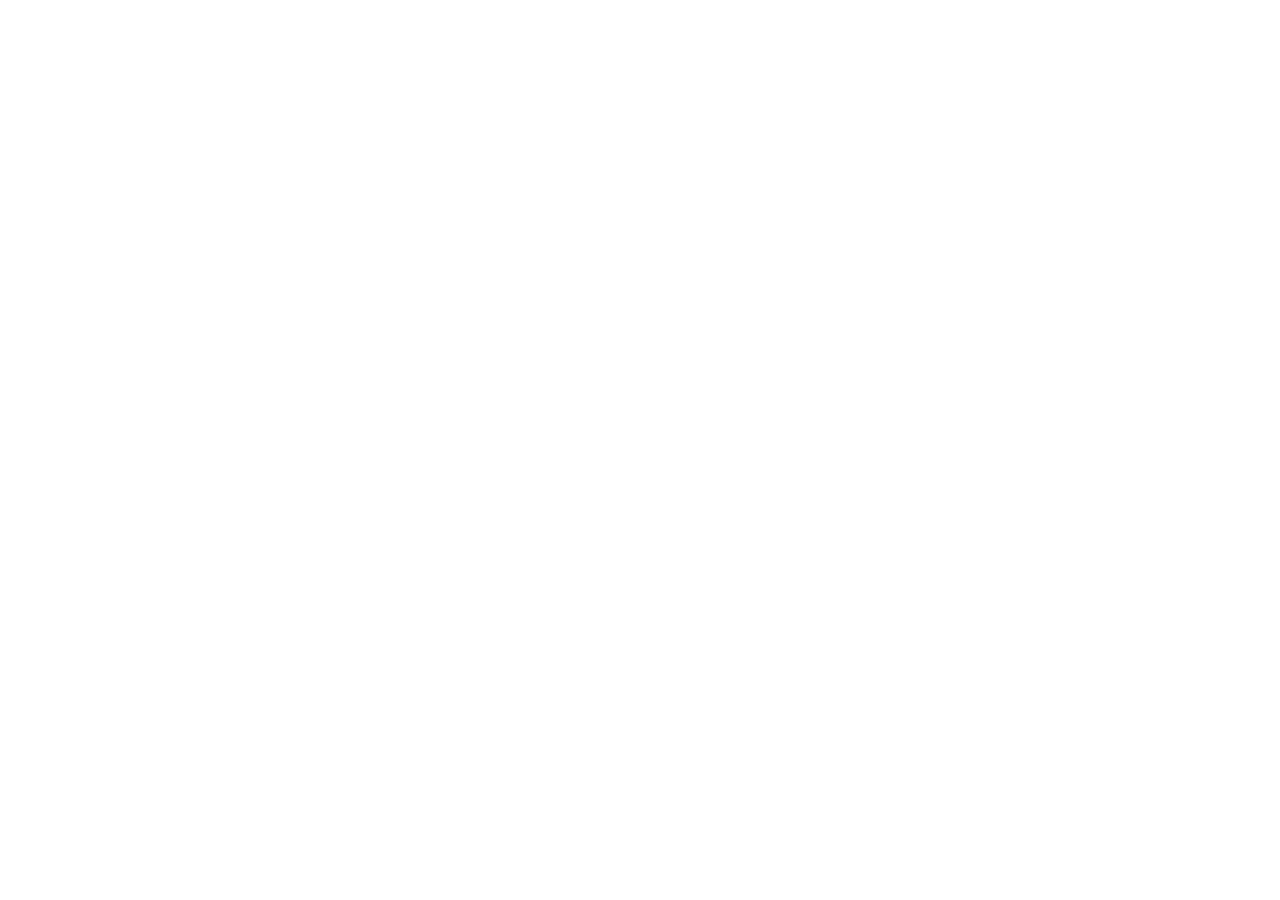
==== commit ce35b255: "Retire projects/menus: Mana lives in danieltinker/mana Since 13 Oct 2026 halom.io/mana/ and halom.io" ====
--- a/projects/menus/index.html
+++ b/projects/menus/index.html
@@ -1,265 +1,22 @@
 <!doctype html>
-<html lang="he" dir="rtl" data-title-he="מנה · רואים את המנה לפני שמזמינים" data-title-en="Mana · See the dish before you order" data-desc-he="תפריט QR שמראה את המנות שלכם על השולחן, בתבליט תלת־ממדי. בונים לבד, והסועדים פותחים בלי אפליקציה. חינם ל־30 יום מהפרסום הראשון. מבית Halom." data-desc-en="A QR menu that shows your dishes on the table, in 3D relief. You build it yourself; guests open it with no app. Free for 30 days from your first publish. By Halom.">
+<html lang="en">
 <head>
 <meta charset="utf-8">
-<meta name="viewport" content="width=device-width,initial-scale=1,viewport-fit=cover">
-<title>מנה · רואים את המנה לפני שמזמינים</title>
-<meta name="description" content="תפריט QR שמראה את המנות שלכם על השולחן, בתבליט תלת־ממדי. בונים לבד, והסועדים פותחים בלי אפליקציה. חינם ל־30 יום מהפרסום הראשון. מבית Halom.">
-<!-- Pilot: not for search engines yet. The founder removes this line at launch. -->
 <meta name="robots" content="noindex">
-<meta name="theme-color" content="#FCF8F6">
-<meta property="og:type" content="website">
-<meta property="og:site_name" content="Mana · מנה">
-<meta property="og:title" content="מנה · רואים את המנה לפני שמזמינים">
-<meta property="og:description" content="תפריט QR שמראה את המנות שלכם על השולחן, בתבליט תלת־ממדי. בונים לבד, והסועדים פותחים בלי אפליקציה. חינם ל־30 יום מהפרסום הראשון. מבית Halom.">
-<meta property="og:url" content="https://halom.io/mana/">
-<meta property="og:image" content="https://halom.io/mana/img/og.png">
-<meta property="og:image:width" content="1200">
-<meta property="og:image:height" content="630">
-<meta property="og:locale" content="he_IL">
-<meta property="og:locale:alternate" content="en_US">
-<meta name="twitter:card" content="summary_large_image">
-<link rel="icon" href="./img/favicon.svg" type="image/svg+xml">
-<link rel="icon" href="./img/favicon-32.png" sizes="32x32" type="image/png">
-<link rel="apple-touch-icon" href="./img/favicon-180.png">
-<link rel="preload" href="./fonts/frank-ruhl-libre-hebrew-wght-normal.woff2" as="font" type="font/woff2" crossorigin>
-<link rel="stylesheet" href="./mana.css">
-<script>/* language before first paint: ?lang=, then the last choice, then Hebrew */
-(function(){try{var l=new URLSearchParams(location.search).get('lang')||localStorage.getItem('mana-lang');if(l==='en'){document.documentElement.lang='en';document.documentElement.dir='ltr';}}catch(e){}})();</script>
-<script src="./config.js"></script>
-<script>/* what the product can do today, before first paint: the menu scanner is named only when it is switched on */
-(function(){var c=window.HALOM_MENUS_CONFIG;if(c&&c.features&&c.features.scan===true)document.documentElement.setAttribute('data-scan','1');})();</script>
+<meta name="viewport" content="width=device-width,initial-scale=1">
+<title>Mana has moved</title>
+<script>
+/* Mana moved to its own repository (github.com/danieltinker/mana) on 13 Oct 2026 and is served at halom.io/mana/.
+   This page sends an old address here to the same place there, with its query and fragment. */
+(function () {
+  var p = location.pathname, i = p.indexOf('/projects/menus/');
+  var rest = i < 0 ? '' : p.slice(i + '/projects/menus/'.length);
+  location.replace('https://halom.io/mana/' + rest + location.search + location.hash);
+})();
+</script>
+<noscript><meta http-equiv="refresh" content="0; url=https://halom.io/mana/"></noscript>
 </head>
-<body>
-<a class="skip" href="#main"><span class="he" lang="he">דילוג לתוכן</span><span class="en" lang="en">Skip to content</span></a>
-<header class="wrap top">
-  <a class="brand" href="./" data-label-he="מנה, לעמוד הראשי" data-label-en="Mana, home" aria-label="מנה, לעמוד הראשי"><svg viewBox="0 14 64 39" width="40" aria-hidden="true"><ellipse cx="32" cy="33.5" rx="28" ry="15" fill="none" stroke="#0F0F0F" stroke-width="3.4"/><ellipse cx="32" cy="30" rx="15" ry="8" fill="#F5B120"/></svg><b><span class="he" lang="he">מנה</span><span class="en" lang="en">Mana</span></b></a>
-  <div class="top-tools">
-    <button class="lang" type="button" data-lang-toggle><span class="he" lang="en">English</span><span class="en" lang="he">עברית</span></button>
-    <a class="btn btn-sm" href="./studio/"><span class="he" lang="he">כניסה</span><span class="en" lang="en">Sign in</span></a>
-  </div>
-</header>
-<main id="main">
-
-<section class="hero">
-  <div class="wrap hero-grid">
-    <div class="hero-words">
-      <h1><span class="he" lang="he">רואים את המנה לפני שמזמינים.</span><span class="en" lang="en">See the dish before you order.</span></h1>
-      <p class="he lead" lang="he">תפריט QR שמראה את המנות שלכם על השולחן.</p><p class="en lead" lang="en">A QR menu that shows your dishes on the table.</p>
-      <div class="cta">
-        <a class="btn btn-primary" href="./studio/"><span class="he" lang="he">מתחילים בחינם</span><span class="en" lang="en">Start free</span></a>
-        <a class="btn" href="./view/?demo=olea&amp;lang=he" data-href-he="./view/?demo=olea&amp;lang=he" data-href-en="./view/?demo=olea&amp;lang=en"><span class="he" lang="he">לנסות את ההדגמה</span><span class="en" lang="en">Try the demo</span></a>
-      </div>
-    </div>
-    <figure class="hero-pic">
-      <div class="phone" id="hero-phone" data-video="idle">
-        <div class="phone-screen">
-          <img class="phone-poster" src="./img/hero-poster-480.jpg" srcset="./img/hero-poster-480.jpg 480w, ./img/hero-poster.jpg 720w" sizes="(min-width: 900px) 320px, 44vw" width="720" height="1560" alt="" data-alt="1" fetchpriority="high">
-          <!-- The guest's view on film. There is no source element here on purpose: mana.js adds the addresses below (and autoplay)
-               after the page has painted, and never on Save-Data or reduced motion, where the still stays with a play button.
-               No poster attribute either: the still is the picture under the video, and a poster would fetch it a second time. -->
-          <video class="hero-video" muted loop playsinline preload="metadata" tabindex="-1" aria-hidden="true" data-mp4="./img/hero.mp4" data-mp4-en="./img/hero-en.mp4"></video>
-          <button class="phone-play" type="button" data-hero-play hidden data-label-he="להפעיל את הסרטון" data-label-en="Play the video" aria-label="להפעיל את הסרטון"><svg viewBox="0 0 24 24" aria-hidden="true"><path d="M8 5.5v13l11-6.5z" fill="currentColor"/></svg></button>
-        </div>
-      </div>
-      <figcaption class="demo-tag"><span class="he" lang="he">תפריט הדגמה · תמונות להמחשה</span><span class="en" lang="en">Demo menu · sample pictures</span></figcaption>
-    </figure>
-  </div>
-</section>
-
-<section class="flow reveal" id="how" aria-labelledby="how-h">
-  <div class="wrap">
-    <h2 id="how-h"><span class="he" lang="he">שלושה צעדים</span><span class="en" lang="en">Three steps</span></h2>
-    <div class="flow-rail">
-      <svg class="flow-line" viewBox="0 0 100 24" preserveAspectRatio="none" aria-hidden="true"><path class="straight" pathLength="1" d="M0 12H100"/><path class="wave" pathLength="1" d="M0 12C9 3 17 3 25 12s16 9 25 0 16-9 25 0 16 9 25 0"/></svg>
-      <svg class="flow-chev c1" viewBox="0 0 12 12" aria-hidden="true"><path d="M4 2l4 4-4 4"/></svg>
-      <svg class="flow-chev c2" viewBox="0 0 12 12" aria-hidden="true"><path d="M4 2l4 4-4 4"/></svg>
-      <ol class="flow-row">
-        <li class="flow-step">
-          <div class="flow-disc"><span class="flow-n num" aria-hidden="true">1</span><span class="if-scan"><svg viewBox="0 0 96 96" aria-hidden="true">
-  <g transform="rotate(-9 38 54)"><rect x="17" y="27" width="42" height="54" rx="4" fill="#fff" stroke="#0F0F0F" stroke-width="1.7"/><path d="M25 38h18M25 46h26M25 54h22M25 62h26M25 70h14" stroke="#0F0F0F" stroke-width="1.7" stroke-linecap="round" opacity=".4"/></g>
-  <g transform="rotate(8 63 44)"><rect x="46" y="13" width="34" height="62" rx="7.5" fill="#0F0F0F"/><rect x="49.5" y="18.5" width="27" height="51" rx="4" fill="#FCF8F6"/>
-    <path d="M54 29h13M54 37h18M54 45h11M54 53h18" stroke="#0F0F0F" stroke-width="1.6" stroke-linecap="round" opacity=".5"/>
-    <rect class="scan" x="49.5" y="21" width="27" height="2.6" rx="1.3" fill="#F5B120"/></g>
-</svg></span><span class="if-noscan"><svg viewBox="0 0 96 96" aria-hidden="true">
-  <rect x="23" y="16" width="50" height="64" rx="5" fill="#fff" stroke="#0F0F0F" stroke-width="1.7"/>
-  <path d="M32 30h20M32 41h24M32 52h17" stroke="#0F0F0F" stroke-width="1.7" stroke-linecap="round" opacity=".4"/>
-  <path d="M60 30h5M60 41h5M60 52h5" stroke="#9A5238" stroke-width="1.7" stroke-linecap="round"/>
-  <path d="M32 63h11" stroke="#0F0F0F" stroke-width="1.7" stroke-linecap="round"/>
-  <rect class="caret" x="46" y="57.5" width="2.4" height="11" rx="1.2" fill="#F5B120"/>
-</svg></span></div>
-          <p><span class="if-scan"><span class="he" lang="he">סורקים את התפריט המודפס</span><span class="en" lang="en">Scan your printed menu</span></span><span class="if-noscan"><span class="he" lang="he">מדביקים או מקלידים תפריט</span><span class="en" lang="en">Paste or type your menu</span></span></p>
-        </li>
-        <li class="flow-step">
-          <div class="flow-disc"><span class="flow-n num" aria-hidden="true">2</span><svg viewBox="0 0 96 96" aria-hidden="true">
-  <path d="M12 64 38 47l46 10-26 20z" fill="#fff" stroke="#0F0F0F" stroke-width="1.7" stroke-linejoin="round"/>
-  <ellipse cx="48" cy="62" rx="19" ry="7.5" fill="none" stroke="#0F0F0F" stroke-width="1.4" opacity=".3"/>
-  <path d="M26 50v10M70 50v10" stroke="#0F0F0F" stroke-width="1.4" stroke-linecap="round" stroke-dasharray="1.5 3.5" opacity=".55"/>
-  <g class="lift"><ellipse cx="48" cy="42" rx="24" ry="10.5" fill="#FCF8F6" stroke="#0F0F0F" stroke-width="1.7"/><ellipse cx="48" cy="38.5" rx="13" ry="6" fill="#F5B120"/></g>
-</svg></div>
-          <p><span class="he" lang="he">מוסיפים תמונות או איורים</span><span class="en" lang="en">Add photos or illustrations</span></p>
-        </li>
-        <li class="flow-step">
-          <div class="flow-disc"><span class="flow-n num" aria-hidden="true">3</span><svg viewBox="0 0 96 96" aria-hidden="true">
-  <path d="M18 80h60" stroke="#0F0F0F" stroke-width="1.4" stroke-linecap="round" opacity=".3"/>
-  <g transform="rotate(-4 48 48)"><rect x="27" y="13" width="42" height="62" rx="4.5" fill="#fff" stroke="#0F0F0F" stroke-width="1.7"/>
-    <g fill="#0F0F0F"><path fill-rule="evenodd" d="M34 21h10v10H34zm2.6 2.6v4.8h4.8v-4.8zM52 21h10v10H52zm2.6 2.6v4.8h4.8v-4.8zM34 39h10v10H34zm2.6 2.6v4.8h4.8v-4.8z"/>
-      <path d="M38 25h2v2h-2zM56 25h2v2h-2zM38 43h2v2h-2zM46.5 21h3v3h-3zM46.5 27h3v3h-3zM34 33.5h3v3h-3zM40 33.5h3v3h-3zM46.5 33.5h3v3h-3zM53 33.5h3v3h-3zM59 33.5h3v3h-3zM46.5 40h3v3h-3zM53 40h3v3h-3zM59 46h3v3h-3zM46.5 46h3v3h-3zM53 46h3v3h-3zM59 40h3v3h-3z"/></g>
-    <ellipse cx="48" cy="63" rx="9.5" ry="5" fill="none" stroke="#0F0F0F" stroke-width="1.4"/><ellipse cx="48" cy="61.8" rx="5" ry="2.7" fill="#F5B120"/></g>
-</svg></div>
-          <p><span class="he" lang="he">מדפיסים קוד QR</span><span class="en" lang="en">Print the QR</span></p>
-        </li>
-      </ol>
-    </div>
-  </div>
-</section>
-
-<section class="band-dark demo" id="demo" aria-labelledby="demo-h">
-  <div class="wrap demo-grid">
-    <div class="demo-words">
-      <h2 id="demo-h"><span class="he" lang="he">נסו בעצמכם</span><span class="en" lang="en">Try it yourself</span></h2>
-      <ul class="gest">
-        <li><svg viewBox="0 0 24 24" aria-hidden="true"><path d="M12 20V6M7.5 10.5L12 6l4.5 4.5" fill="none" stroke="currentColor" stroke-width="1.7" stroke-linecap="round" stroke-linejoin="round"/><circle cx="12" cy="20" r="1.6" fill="currentColor"/></svg><span class="he" lang="he">מחליקים</span><span class="en" lang="en">Swipe</span></li>
-        <li><svg viewBox="0 0 24 24" aria-hidden="true"><circle cx="12" cy="12" r="2.4" fill="currentColor"/><circle cx="12" cy="12" r="5.6" fill="none" stroke="currentColor" stroke-width="1.7" stroke-linecap="round" stroke-linejoin="round"/><circle cx="12" cy="12" r="9" fill="none" stroke="currentColor" stroke-width="1.7" stroke-linecap="round" stroke-linejoin="round" opacity=".45"/></svg><span class="he" lang="he">נוגעים</span><span class="en" lang="en">Tap</span></li>
-        <li><svg viewBox="0 0 24 24" aria-hidden="true"><ellipse cx="12" cy="13" rx="6.5" ry="3.4" fill="none" stroke="currentColor" stroke-width="1.7" stroke-linecap="round" stroke-linejoin="round"/><path d="M3 9.5c0 2.5 0 5 1.8 7.3M3 9.5l-1.3 2.3M3 9.5l2.2 1.3M21 9.5c0 2.5 0 5-1.8 7.3M21 9.5l1.3 2.3M21 9.5l-2.2 1.3" fill="none" stroke="currentColor" stroke-width="1.7" stroke-linecap="round" stroke-linejoin="round"/></svg><span class="he" lang="he">מטים</span><span class="en" lang="en">Tilt</span></li>
-      </ul>
-      <p class="demo-film"><a class="btn" href="./img/film-16x9.mp4" data-film data-film-wide="./img/film-16x9.mp4" data-film-tall="./img/film-9x16.mp4" data-film-wide-en="./img/film-16x9-en.mp4" data-film-tall-en="./img/film-9x16-en.mp4"><svg viewBox="0 0 24 24" aria-hidden="true"><path d="M8 5.5v13l11-6.5z" fill="currentColor"/></svg><span class="he" lang="he">לצפות בסרט</span><span class="en" lang="en">Watch the film</span></a></p>
-    </div>
-    <div class="demo-stage" id="phone" data-state="still">
-      <div class="phone">
-        <div class="phone-screen">
-          <img class="phone-poster" src="./img/demo-poster.jpg" width="720" height="1560" loading="lazy" decoding="async" alt="" data-alt="2">
-          <a class="btn btn-primary demo-play" href="./view/?demo=olea&amp;lang=he" data-href-he="./view/?demo=olea&amp;lang=he" data-href-en="./view/?demo=olea&amp;lang=en" data-demo-start><svg viewBox="0 0 24 24" aria-hidden="true"><path d="M8 5.5v13l11-6.5z" fill="currentColor"/></svg><span class="he" lang="he">לשחק עם זה</span><span class="en" lang="en">Play with it</span></a>
-        </div>
-      </div>
-    </div>
-  </div>
-</section>
-
-<section class="nums" id="numbers" aria-labelledby="nums-h">
-  <div class="wrap nums-grid">
-    <div class="nums-words">
-      <h2 id="nums-h"><span class="he" lang="he">מה תדעו על הסועדים</span><span class="en" lang="en">What you learn about guests</span></h2>
-      <ul class="learn">
-        <li><svg viewBox="0 0 24 24" aria-hidden="true"><ellipse cx="12" cy="14" rx="9" ry="4.8" fill="none" stroke="currentColor" stroke-width="1.7" stroke-linecap="round" stroke-linejoin="round"/><ellipse cx="12" cy="12.3" rx="4.6" ry="2.4" fill="currentColor"/></svg><span class="he" lang="he">יודעים אילו מנות הסועדים פותחים.</span><span class="en" lang="en">Know which dishes guests open.</span></li>
-        <li><svg viewBox="0 0 24 24" aria-hidden="true"><circle cx="12" cy="12" r="8.5" fill="none" stroke="currentColor" stroke-width="1.7" stroke-linecap="round" stroke-linejoin="round"/><path d="M12 7.5V12l3 2" fill="none" stroke="currentColor" stroke-width="1.7" stroke-linecap="round" stroke-linejoin="round"/></svg><span class="he" lang="he">רואים מתי הכי עמוס.</span><span class="en" lang="en">See your busy hours.</span></li>
-        <li><svg viewBox="0 0 24 24" aria-hidden="true"><circle cx="12" cy="12" r="8.5" fill="none" stroke="currentColor" stroke-width="1.7" stroke-linecap="round" stroke-linejoin="round"/><path d="M3.5 12h17M12 3.5c2.6 2.4 3.9 5.2 3.9 8.5s-1.3 6.1-3.9 8.5c-2.6-2.4-3.9-5.2-3.9-8.5S9.4 5.9 12 3.5z" fill="none" stroke="currentColor" stroke-width="1.7" stroke-linecap="round" stroke-linejoin="round"/></svg><span class="he" lang="he">רואים כמה קוראים באנגלית.</span><span class="en" lang="en">See how many read in English.</span></li>
-        <li><svg viewBox="0 0 24 24" aria-hidden="true"><path d="M12 3l7.5 2.8v5.4c0 4.4-3 7.9-7.5 9.8-4.5-1.9-7.5-5.4-7.5-9.8V5.8z" fill="none" stroke="currentColor" stroke-width="1.7" stroke-linecap="round" stroke-linejoin="round"/><path d="M8.8 12.2l2.3 2.3 4.2-4.4" fill="none" stroke="currentColor" stroke-width="1.7" stroke-linecap="round" stroke-linejoin="round"/></svg><span class="he" lang="he">בלי עוגיות, בלי לשמור דבר על הסועדים.</span><span class="en" lang="en">No cookies, nothing stored about guests.</span></li>
-      </ul>
-    </div>
-    <div class="nums-dash">
-      <figure class="dash reveal" aria-labelledby="dash-cap">
-        <figcaption class="dash-top" id="dash-cap"><b class="dash-name"><span class="he" lang="he">אוליאה</span><span class="en" lang="en">Olea</span></b><span class="dash-sample"><span class="he" lang="he">דוגמה, מספרים להמחשה</span><span class="en" lang="en">Example, sample numbers</span></span></figcaption>
-        <div class="dash-grid">
-          <div class="tile tile-views">
-            <div><h3><span class="he" lang="he">צפיות השבוע</span><span class="en" lang="en">Views this week</span></h3><p class="dash-big num">212<small class="up"><bdi dir="ltr">+18%</bdi></small></p></div>
-            <div class="spark" aria-hidden="true"><svg viewBox="0 0 132 40" preserveAspectRatio="none"><path class="spark-area" d="M3 35.9L7.3 32.5L11.7 33.6L16 30.2L20.4 22.3L24.7 17.7L29.1 37L33.4 32.5L37.8 30.2L42.1 31.3L46.4 26.8L50.8 17.7L55.1 12.1L59.5 34.7L63.8 30.2L68.2 27.9L72.5 26.8L76.9 24.5L81.2 25.7L85.6 20L89.9 9.8L94.2 4.1L98.6 31.3L102.9 22.3L107.3 25.7L111.6 20L116 16.6L120.3 10.9L124.7 3L129 7.5L129 40L3 40z"/><path class="spark-line" d="M3 35.9L7.3 32.5L11.7 33.6L16 30.2L20.4 22.3L24.7 17.7L29.1 37L33.4 32.5L37.8 30.2L42.1 31.3L46.4 26.8L50.8 17.7L55.1 12.1L59.5 34.7L63.8 30.2L68.2 27.9L72.5 26.8L76.9 24.5L81.2 25.7L85.6 20L89.9 9.8L94.2 4.1L98.6 31.3L102.9 22.3L107.3 25.7L111.6 20L116 16.6L120.3 10.9L124.7 3L129 7.5"/></svg><i class="spark-dot" style="left:97.73%;top:18.75%"></i></div>
-          </div>
-          <div class="tile tile-dishes">
-            <h3><span class="he" lang="he">מנות מובילות</span><span class="en" lang="en">Top dishes</span></h3>
-            <ol class="bars"><li><span class="he" lang="he">שקשוקה</span><span class="en" lang="en">Shakshuka</span><i style="--w:100%;--d:0ms"></i></li><li><span class="he" lang="he">מרגריטה</span><span class="en" lang="en">Margherita</span><i style="--w:84%;--d:70ms"></i></li><li><span class="he" lang="he">שרימפס</span><span class="en" lang="en">Shrimp</span><i style="--w:67%;--d:140ms"></i></li><li><span class="he" lang="he">קבב</span><span class="en" lang="en">Kebab</span><i style="--w:54%;--d:210ms"></i></li><li><span class="he" lang="he">כנאפה</span><span class="en" lang="en">Knafeh</span><i style="--w:43%;--d:280ms"></i></li></ol>
-          </div>
-          <div class="tile tile-hours">
-            <h3><span class="he" lang="he">שעות עמוסות</span><span class="en" lang="en">Busy hours</span></h3>
-            <div class="hours" dir="ltr" aria-hidden="true"><i style="--h:4%;--d:0ms"></i><i style="--h:4%;--d:18ms"></i><i style="--h:4%;--d:36ms"></i><i style="--h:4%;--d:54ms"></i><i style="--h:4%;--d:72ms"></i><i style="--h:4%;--d:90ms"></i><i style="--h:4%;--d:108ms"></i><i style="--h:4%;--d:126ms"></i><i style="--h:8%;--d:144ms"></i><i style="--h:14%;--d:162ms"></i><i style="--h:17%;--d:180ms"></i><i style="--h:25%;--d:198ms"></i><i style="--h:61%;--d:216ms"></i><i style="--h:83%;--d:234ms"></i><i style="--h:64%;--d:252ms"></i><i style="--h:28%;--d:270ms"></i><i style="--h:19%;--d:288ms"></i><i style="--h:25%;--d:306ms"></i><i style="--h:44%;--d:324ms"></i><i style="--h:75%;--d:342ms"></i><i class="peak" style="--h:100%;--d:360ms"></i><i style="--h:83%;--d:378ms"></i><i style="--h:47%;--d:396ms"></i><i style="--h:17%;--d:414ms"></i></div>
-            <div class="hours-ticks num" dir="ltr" aria-hidden="true"><span style="--x:12">12</span><span style="--x:20">20</span></div>
-          </div>
-          <div class="tile tile-s"><p class="dash-mid num"><bdi dir="ltr">31%</bdi></p><h3><span class="he" lang="he">תיירים</span><span class="en" lang="en">Tourists</span></h3><span class="share" style="--w:31%"></span></div>
-          <div class="tile tile-s"><p class="dash-mid num"><bdi dir="ltr">78%</bdi></p><h3><span class="he" lang="he">מקוד ה־QR</span><span class="en" lang="en">From the QR</span></h3><span class="share" style="--w:78%"></span></div>
-          <div class="tile tile-s"><p class="dash-mid num">64</p><h3><span class="he" lang="he">ל״שולחן שלי״</span><span class="en" lang="en">To “my table”</span></h3></div>
-        </div>
-      </figure>
-    </div>
-  </div>
-</section>
-
-<section class="perks" aria-labelledby="perks-h">
-  <div class="wrap">
-    <h2 class="vh" id="perks-h"><span class="he" lang="he">מה מקבלים</span><span class="en" lang="en">What you get</span></h2>
-    <ul>
-      <li><svg viewBox="0 0 24 24" aria-hidden="true"><rect x="7" y="2.8" width="10" height="18.4" rx="2.6" fill="none" stroke="currentColor" stroke-width="1.7" stroke-linecap="round" stroke-linejoin="round"/><path d="M10.5 18h3" fill="none" stroke="currentColor" stroke-width="1.7" stroke-linecap="round" stroke-linejoin="round"/><path d="M9.8 9.3l4.4 4.4M14.2 9.3l-4.4 4.4" fill="none" stroke="currentColor" stroke-width="1.7" stroke-linecap="round" stroke-linejoin="round"/></svg><span class="he" lang="he">בלי אפליקציה לסועדים</span><span class="en" lang="en">No app for guests</span></li>
-      <li><svg viewBox="0 0 24 24" aria-hidden="true"><text x="6.5" y="16.5" font-family="Frank Ruhl Libre,serif" font-size="13" font-weight="500" text-anchor="middle" fill="currentColor">א</text><text x="17.2" y="16.5" font-family="Frank Ruhl Libre,serif" font-size="13" font-weight="500" text-anchor="middle" fill="currentColor">A</text><path d="M12 6v12" fill="none" stroke="currentColor" stroke-width="1.7" stroke-linecap="round" stroke-linejoin="round" opacity=".35"/></svg><span class="he" lang="he">עברית ואנגלית</span><span class="en" lang="en">Hebrew and English</span></li>
-      <li><svg viewBox="0 0 24 24" aria-hidden="true"><rect x="2.8" y="7" width="18.4" height="10" rx="5" fill="none" stroke="currentColor" stroke-width="1.7" stroke-linecap="round" stroke-linejoin="round"/><circle cx="7.8" cy="12" r="2.6" fill="currentColor"/></svg><span class="he" lang="he">״אזל״ בנגיעה אחת</span><span class="en" lang="en">Sold out in one tap</span></li>
-      <li><svg viewBox="0 0 24 24" aria-hidden="true"><rect x="3.5" y="3.5" width="6.5" height="6.5" rx="1" fill="none" stroke="currentColor" stroke-width="1.7" stroke-linecap="round" stroke-linejoin="round"/><rect x="14" y="3.5" width="6.5" height="6.5" rx="1" fill="none" stroke="currentColor" stroke-width="1.7" stroke-linecap="round" stroke-linejoin="round"/><rect x="3.5" y="14" width="6.5" height="6.5" rx="1" fill="none" stroke="currentColor" stroke-width="1.7" stroke-linecap="round" stroke-linejoin="round"/><path d="M14 14h2.5v2.5H14zM18 18h2.5v2.5H18zM18 14h2.5M14 18v2.5" fill="none" stroke="currentColor" stroke-width="1.7" stroke-linecap="round" stroke-linejoin="round"/></svg><span class="he" lang="he">קוד QR שלא משתנה</span><span class="en" lang="en">Your QR never changes</span></li>
-      <li><svg viewBox="0 0 24 24" aria-hidden="true"><ellipse cx="10.5" cy="15" rx="8" ry="4.3" fill="none" stroke="currentColor" stroke-width="1.7" stroke-linecap="round" stroke-linejoin="round" stroke-dasharray="2.2 2.6"/><path d="M14.5 10.5l5.3-5.3 1.9 1.9-5.3 5.3-2.5.6z" fill="none" stroke="currentColor" stroke-width="1.7" stroke-linecap="round" stroke-linejoin="round"/></svg><span class="he" lang="he">איורים עד שיש תמונות</span><span class="en" lang="en">Illustrations until you have photos</span></li>
-      <li><svg viewBox="0 0 24 24" aria-hidden="true"><rect x="3.5" y="5" width="17" height="15.5" rx="2.4" fill="none" stroke="currentColor" stroke-width="1.7" stroke-linecap="round" stroke-linejoin="round"/><path d="M3.5 9.5h17M8 3v3.5M16 3v3.5" fill="none" stroke="currentColor" stroke-width="1.7" stroke-linecap="round" stroke-linejoin="round"/><text x="12" y="17.6" font-family="Frank Ruhl Libre,serif" font-size="7.5" font-weight="500" text-anchor="middle" fill="currentColor">30</text></svg><span class="he" lang="he">30 יום חינם</span><span class="en" lang="en">Free for 30 days</span></li>
-    </ul>
-  </div>
-</section>
-
-<section class="price" id="price" aria-labelledby="price-h">
-  <div class="wrap price-row">
-    <h2 class="big" id="price-h"><span class="he" lang="he">30 יום חינם</span><span class="en" lang="en">30 days free</span></h2>
-    <p class="he" lang="he">מהפרסום הראשון, בלי כרטיס אשראי. את ההמשך מסכמים איתנו ישירות, במהלך הפיילוט.</p><p class="en" lang="en">From your first publish, no card. What follows is agreed directly, during the pilot.</p>
-  </div>
-</section>
-
-<section class="qa" id="faq" aria-labelledby="faq-h">
-  <div class="wrap qa-grid">
-    <h2 id="faq-h"><span class="he" lang="he">שאלות</span><span class="en" lang="en">Questions</span></h2>
-    <div class="faq">
-      <details><summary><span class="he" lang="he">אילו תמונות עובדות?</span><span class="en" lang="en">Which photos work?</span></summary><div class="a"><p class="he" lang="he">מנה אחת, כולה בתוך הפריים, על רקע חלק ובאור רך. תמונת טלפון מספיקה, ולא כל תמונה מצליחה. <a href="./guide/">מדריך הצילום</a></p><p class="en" lang="en">One dish, all of it in the frame, on a plain background in soft light. A phone photo is enough, and not every photo works. <a href="./guide/">Photo guide</a></p></div></details>
-      <details><summary><span class="he" lang="he">זה תלת־ממד אמיתי?</span><span class="en" lang="en">Is it real 3D?</span></summary><div class="a"><p class="he" lang="he">זה תבליט: התמונה שלכם מקבלת עומק, ואפשר להטות את המנה מעט. זה לא מודל שמסובבים מכל הכיוונים.</p><p class="en" lang="en">It is a relief: your photo gets depth and the dish tilts a little. It is not a model you turn all the way round.</p></div></details>
-      <details><summary><span class="he" lang="he">אפשר להזמין דרכו?</span><span class="en" lang="en">Can guests order?</span></summary><div class="a"><p class="he" lang="he">לא. מנה היא תפריט. אם יש לכם עמוד הזמנות משלכם, מוסיפים קישור אליו.</p><p class="en" lang="en">No. Mana is a menu. If you have your own ordering page, you add a link to it.</p></div></details>
-      <details><summary><span class="he" lang="he">מה קורה אחרי 30 יום?</span><span class="en" lang="en">After 30 days?</span></summary><div class="a"><p class="he" lang="he">את ההמשך מסכמים איתנו ישירות. אם לא ממשיכים, הקישור נשאר שלכם ומציג "התפריט לא זמין כרגע". שום דבר לא נמחק.</p><p class="en" lang="en">What follows is agreed with us directly. If you stop, the link stays yours and shows “This menu is not available right now”. Nothing is deleted.</p></div></details>
-      <details><summary><span class="he" lang="he">מי עשה את זה?</span><span class="en" lang="en">Who made it?</span></summary><div class="a"><p class="he" lang="he"><a href="https://halom.io">Halom</a>, סטודיו קריאייטיב מתל אביב. מנה נמצאת בפיילוט, ואת המסעדות הראשונות אנחנו מלווים בעצמנו.</p><p class="en" lang="en"><a href="https://halom.io">Halom</a>, a creative studio in Tel Aviv. Mana is in pilot, and we look after the first restaurants ourselves.</p></div></details>
-    </div>
-  </div>
-</section>
-
-<section class="talk" id="talk-sec" aria-labelledby="talk-h">
-  <div class="wrap talk-grid">
-    <div class="talk-words">
-      <h2 id="talk-h"><span class="he" lang="he">דברו איתנו</span><span class="en" lang="en">Talk to us</span></h2>
-      <p class="talk-wa"><a class="btn btn-ink" href="https://wa.me/972542022269"><svg viewBox="0 0 24 24" aria-hidden="true"><path d="M4 5h16v11H10l-5 4v-4H4z" fill="none" stroke="currentColor" stroke-width="1.7" stroke-linejoin="round"/></svg><span class="he" lang="he">לכתוב בוואטסאפ</span><span class="en" lang="en">Write on WhatsApp</span></a></p>
-    </div>
-    <details class="talk-form" id="talk-more">
-      <summary><span class="he" lang="he">או להשאיר פרטים</span><span class="en" lang="en">Or leave details</span></summary>
-      <form class="form" id="talk" novalidate>
-        <div class="field"><label for="f-place"><span class="he" lang="he">שם המסעדה</span><span class="en" lang="en">Restaurant name</span></label><input id="f-place" name="place" type="text" autocomplete="organization" maxlength="120" required aria-describedby="e-place"><p class="err" id="e-place"><span class="he" lang="he">כתבו את שם המסעדה.</span><span class="en" lang="en">Please write the restaurant’s name.</span></p></div>
-        <div class="field"><label for="f-contact"><span class="he" lang="he">טלפון או אימייל</span><span class="en" lang="en">Phone or e-mail</span></label><input id="f-contact" name="contact" type="text" inputmode="email" autocomplete="email" maxlength="200" dir="ltr" required aria-describedby="e-contact"><p class="err" id="e-contact"><span class="he" lang="he">צריך מספר טלפון או כתובת אימייל כדי שנוכל לחזור אליכם.</span><span class="en" lang="en">We need a phone number or an e-mail address to get back to you.</span></p></div>
-        <div class="field"><label for="f-msg"><span class="he" lang="he">שאלה <span class="opt">(לא חובה)</span></span><span class="en" lang="en">Question <span class="opt">(optional)</span></span></label><textarea id="f-msg" name="msg" maxlength="3500" rows="2"></textarea></div>
-        <div class="hp" aria-hidden="true"><label for="f-site">Website</label><input id="f-site" name="website" type="text" tabindex="-1" autocomplete="off"></div>
-        <label class="check"><input id="f-news" type="checkbox"><span class="he" lang="he">אפשר לשלוח לי עדכונים על מנה בוואטסאפ או באימייל. אפשר לבטל בכל רגע.</span><span class="en" lang="en">You may send me updates about Mana by WhatsApp or e-mail. I can stop them at any time.</span></label>
-        <div class="notice notice-bad" id="talk-bad" role="alert" tabindex="-1" hidden><p id="talk-bad-text"></p><p><a class="wa" id="talk-wa" href="https://wa.me/972542022269"><svg viewBox="0 0 24 24" aria-hidden="true"><path d="M4 5h16v11H10l-5 4v-4H4z" fill="none" stroke="currentColor" stroke-width="1.7" stroke-linejoin="round"/></svg><span class="he" lang="he">לשלוח בוואטסאפ</span><span class="en" lang="en">Send on WhatsApp</span></a></p></div>
-        <div class="form-foot">
-          <button class="btn btn-primary" id="f-send" type="submit"><span class="lbl"><span class="he" lang="he">לשלוח</span><span class="en" lang="en">Send</span></span><span class="busy" hidden></span></button>
-          <a class="small" href="./privacy/"><span class="he" lang="he">מה נשמר: דף הפרטיות</span><span class="en" lang="en">What we keep: the privacy page</span></a>
-        </div>
-        <noscript><p class="small"><span class="he" lang="he">הטופס צריך JavaScript. אפשר לכתוב לנו בוואטסאפ.</span><span class="en" lang="en">The form needs JavaScript. You can write to us on WhatsApp.</span></p></noscript>
-      </form>
-      <div class="notice" id="talk-ok" role="status" tabindex="-1" hidden>
-        <h3><span class="he" lang="he">קיבלנו, תודה.</span><span class="en" lang="en">Received, thank you.</span></h3>
-        <p class="has-ref"><span class="he" lang="he">מספר הפנייה שלכם:</span><span class="en" lang="en">Your reference:</span> <span class="ref ltr" id="talk-ref"></span></p>
-        <p><span class="he" lang="he">אדם מהצוות יחזור אליכם. אם זה דחוף, וואטסאפ מהיר יותר.</span><span class="en" lang="en">A person from the team will get back to you. If it is urgent, WhatsApp is quicker.</span></p>
-        <p><button class="lang" id="talk-again" type="button"><span class="he" lang="he">לשלוח פנייה נוספת</span><span class="en" lang="en">Send another message</span></button></p>
-      </div>
-    </details>
-  </div>
-</section>
-
-</main>
-<footer class="foot">
-  <div class="wrap">
-    <div class="foot-row">
-      <a class="brand" href="./" aria-label="Mana"><svg viewBox="0 14 64 39" width="36" aria-hidden="true"><ellipse cx="32" cy="33.5" rx="28" ry="15" fill="none" stroke="#FCF8F6" stroke-width="3.4"/><ellipse cx="32" cy="30" rx="15" ry="8" fill="#F5B120"/></svg><b><span class="he" lang="he">מנה</span><span class="en" lang="en">Mana</span></b></a>
-      <ul class="foot-links">
-        <li><a href="./guide/"><span class="he" lang="he">מדריך צילום</span><span class="en" lang="en">Photo guide</span></a></li>
-        <li><a href="./privacy/"><span class="he" lang="he">פרטיות</span><span class="en" lang="en">Privacy</span></a></li>
-        <li><a href="./terms/"><span class="he" lang="he">תנאים</span><span class="en" lang="en">Terms</span></a></li>
-      </ul>
-    </div>
-    <p class="foot-fine"><a href="https://halom.io" lang="en" dir="ltr">Mana by Halom</a><bdi dir="ltr" lang="en">Dreams, realized · חלומות מתגשמים</bdi></p>
-  </div>
-</footer>
-<dialog class="film" id="film" aria-labelledby="film-t">
-  <h2 class="vh" id="film-t"><span class="he" lang="he">הסרט של מנה</span><span class="en" lang="en">The Mana film</span></h2>
-  <video controls playsinline preload="none"></video>
-  <button class="film-x" type="button" data-film-close data-label-he="לסגור" data-label-en="Close" aria-label="לסגור"><svg viewBox="0 0 24 24" aria-hidden="true"><path d="M6 6l12 12M18 6L6 18" fill="none" stroke="currentColor" stroke-width="1.7" stroke-linecap="round" stroke-linejoin="round"/></svg></button>
-</dialog>
-<script src="./mana.js"></script>
-<script>/* picture descriptions, per language */
-(function(){var A={he:{1:'מסך טלפון עם תפריט ההדגמה: שקשוקה במחבת על שולחן עץ, ופיצות רחוק יותר על השולחן',2:'תפריט ההדגמה: שבע מנות מונחות על שולחן עץ'},en:{1:'A phone screen with the demo menu: shakshuka in its pan on a wooden table, pizzas further up the table',2:'The demo menu: seven dishes lying on a wooden table'}};
-function f(){var l=document.documentElement.lang==='en'?'en':'he';[].forEach.call(document.querySelectorAll('img[data-alt]'),function(i){i.alt=A[l][i.getAttribute('data-alt')];});}f();document.addEventListener('mana:lang',f);})();</script>
+<body style="font:16px/1.5 system-ui,sans-serif;padding:24px;background:#0b0907;color:#f4ede2">
+<p>Mana has moved to <a style="color:inherit" href="https://halom.io/mana/">halom.io/mana</a>.</p>
 </body>
 </html>
